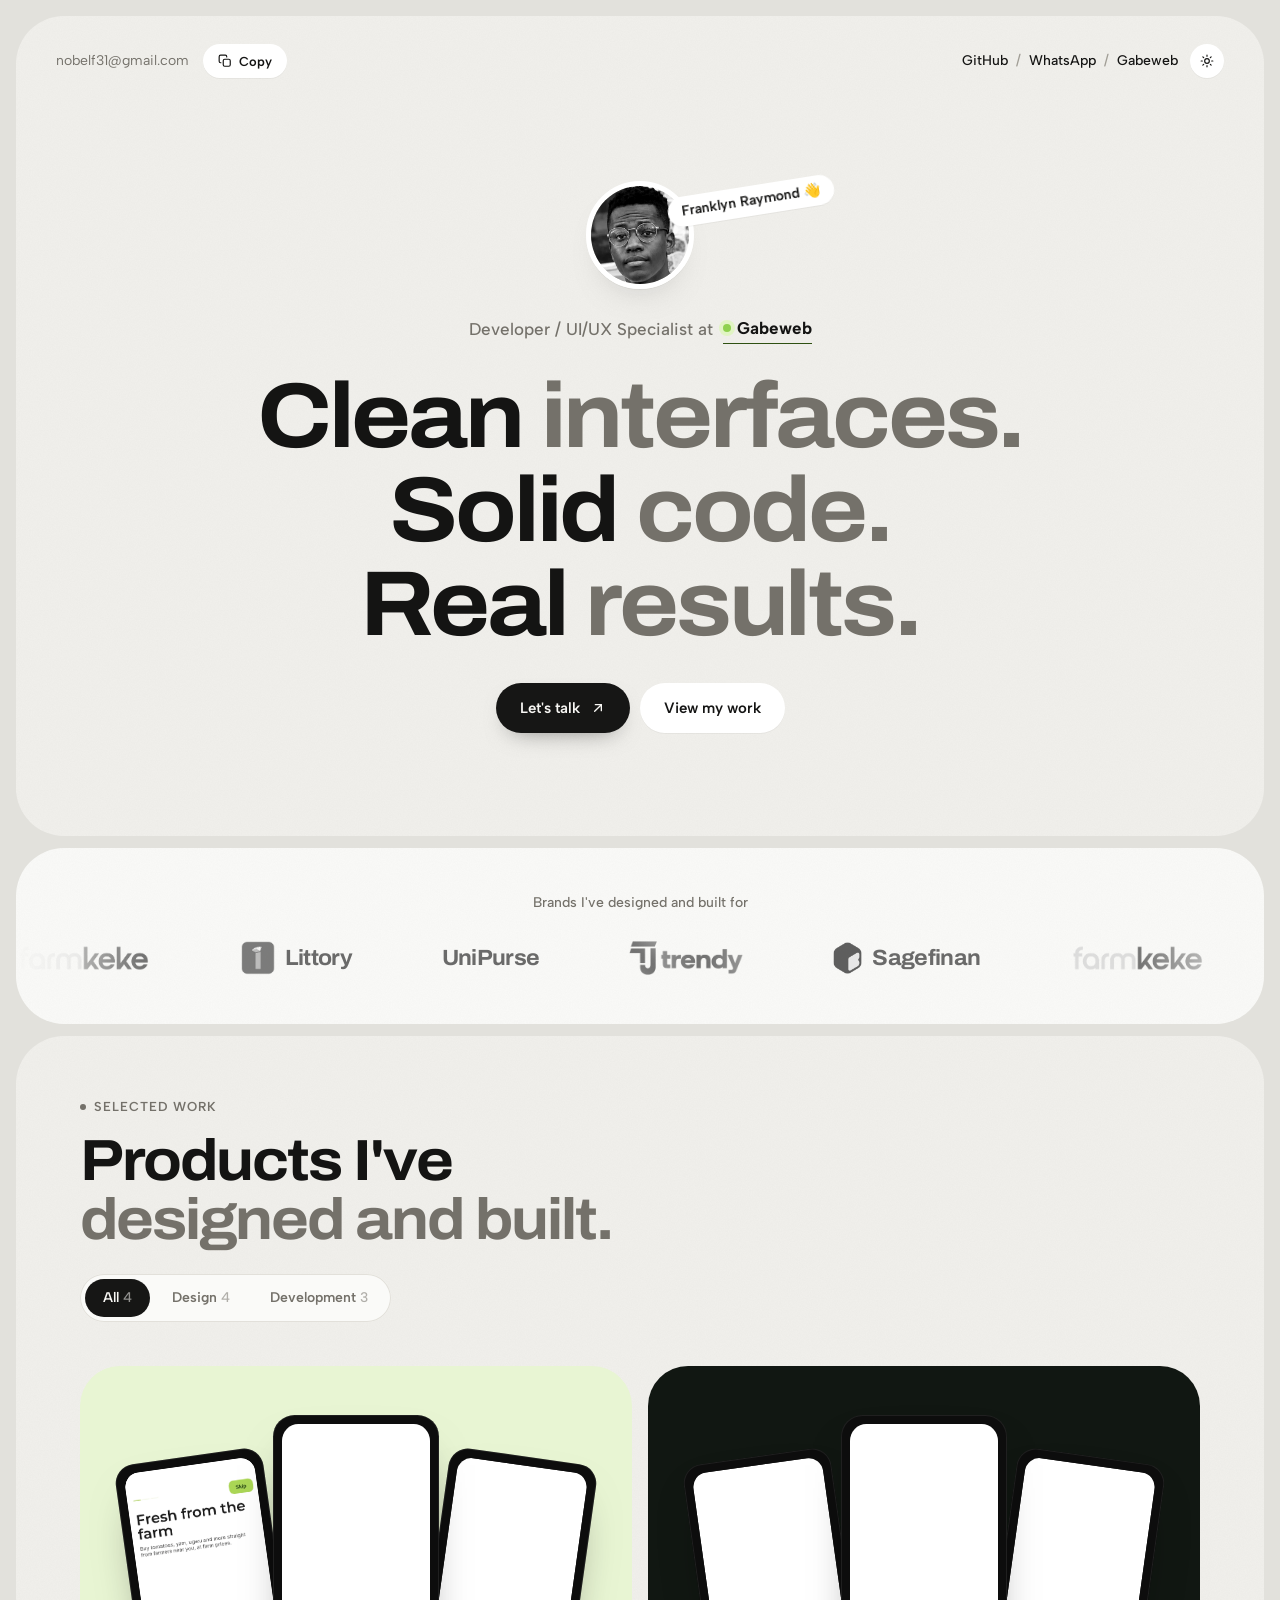
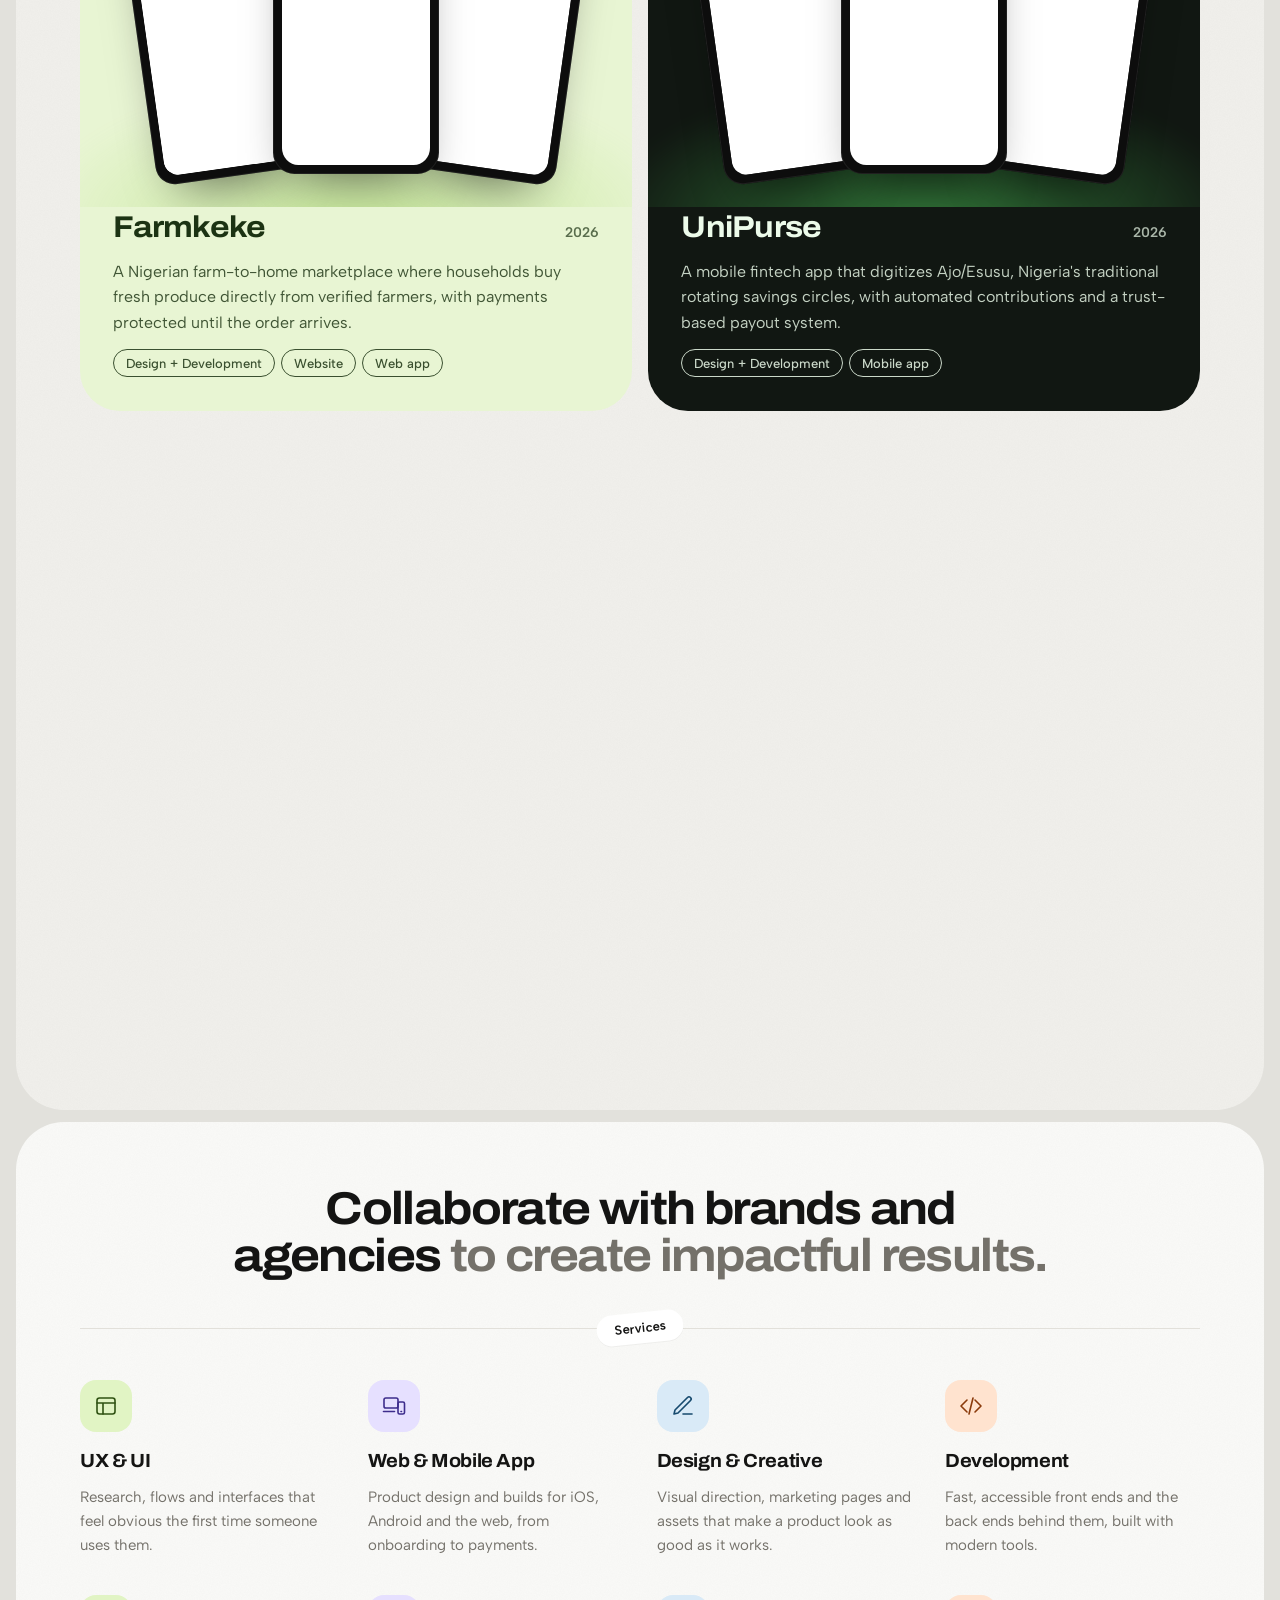
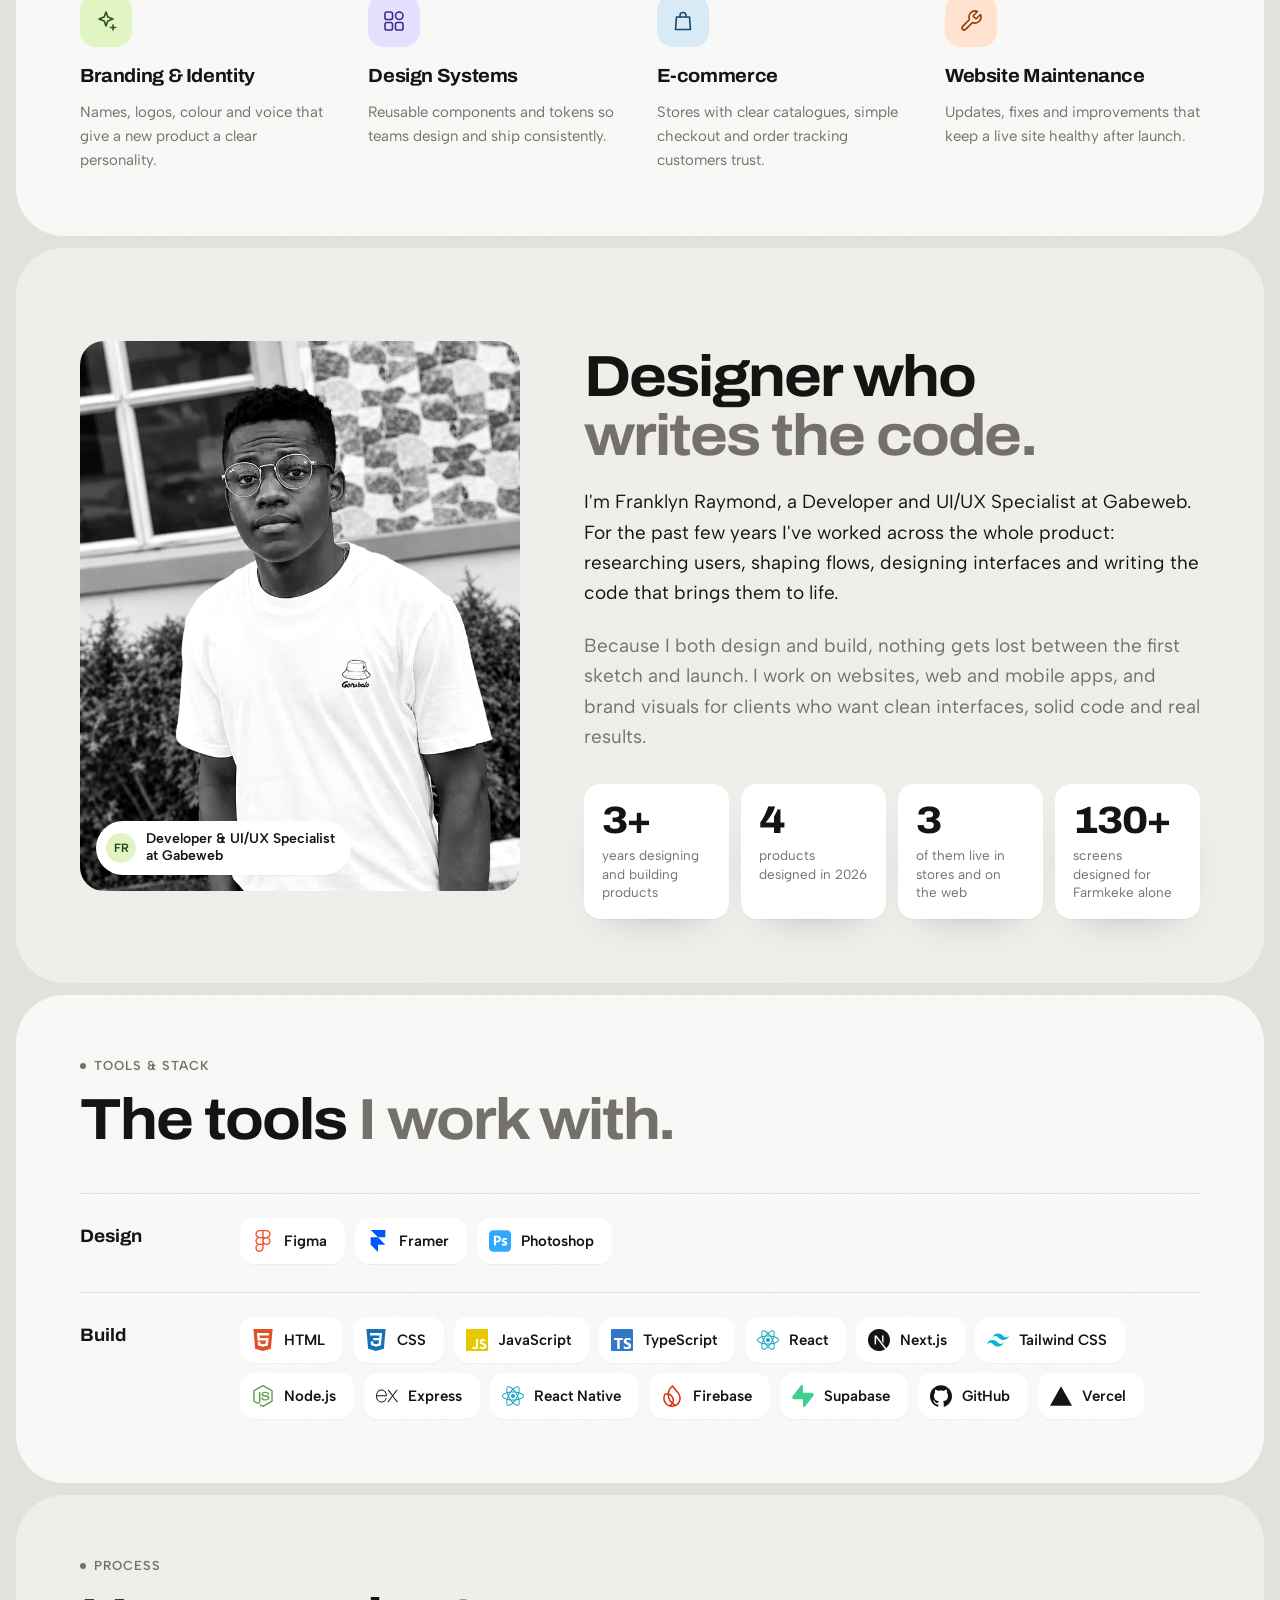
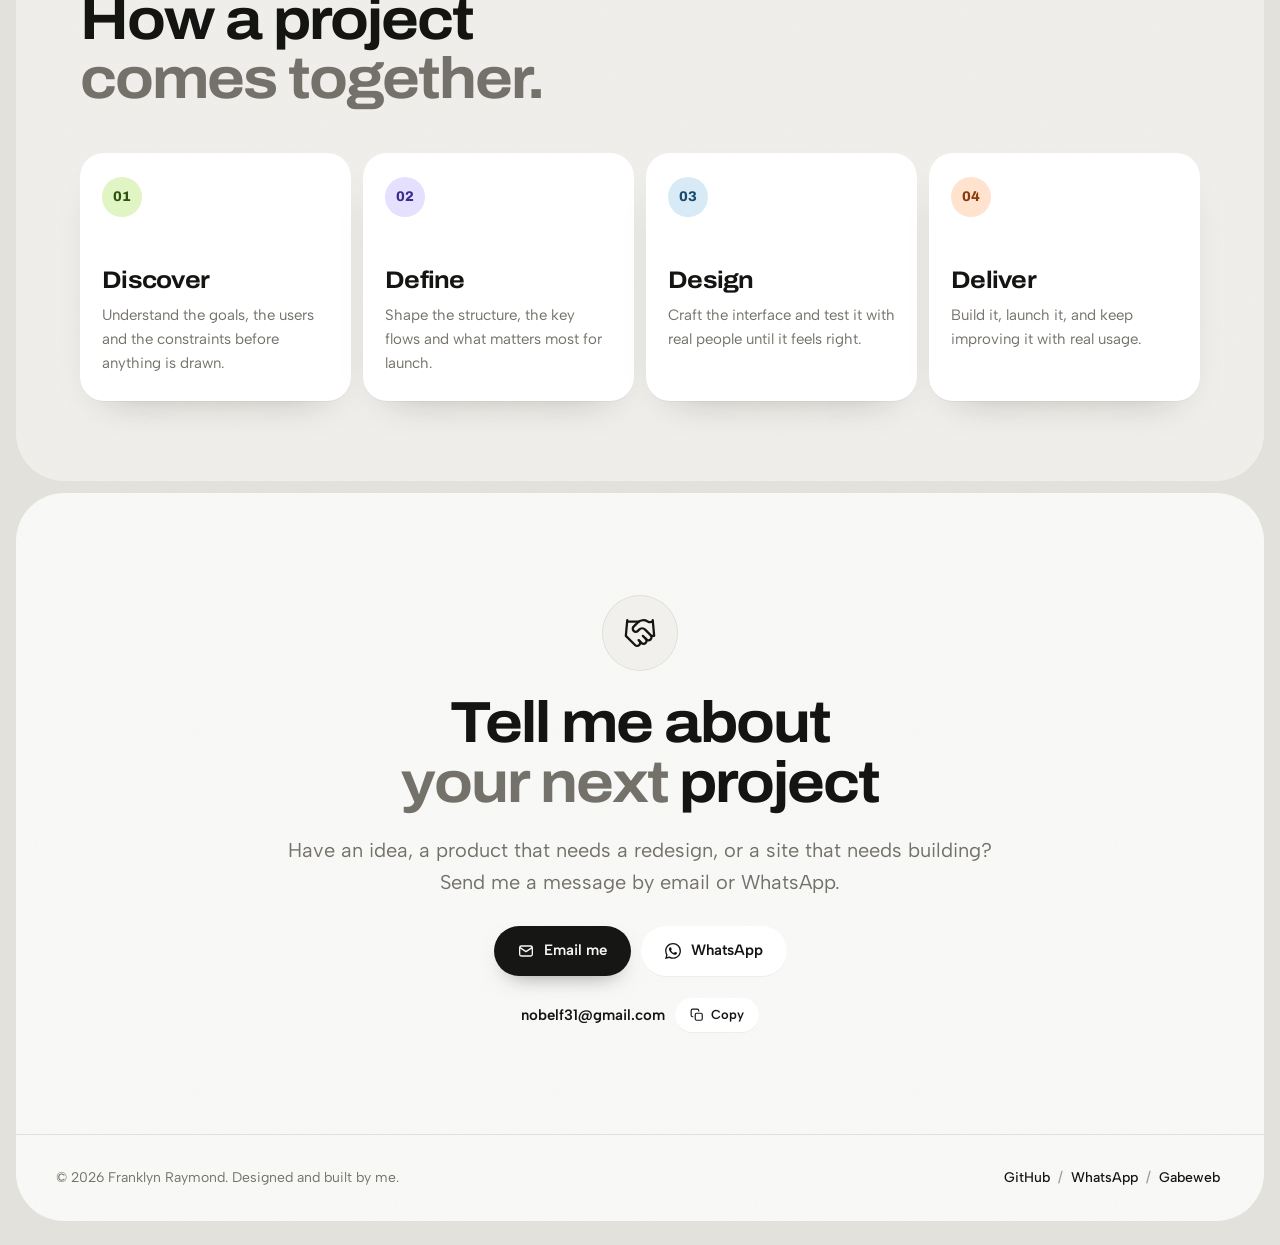
==== index.html @ c0902622 "Build Franklyn Raymond portfolio site Static site for franklyn.gabeweb.org: home page with hero, cli" ====
<!doctype html>
<html lang="en">
<head>
  <meta charset="utf-8">
  <meta name="viewport" content="width=device-width, initial-scale=1, viewport-fit=cover">
  <meta name="theme-color" content="#e2e1dc" media="(prefers-color-scheme: light)">
  <meta name="theme-color" content="#0b0b0a" media="(prefers-color-scheme: dark)">
  <link rel="icon" href="assets/img/favicon.svg" type="image/svg+xml">
  <link rel="apple-touch-icon" href="assets/img/apple-touch-icon.png">
  <link rel="preload" href="assets/fonts/archivo-latin.woff2" as="font" type="font/woff2" crossorigin>
  <link rel="preload" href="assets/fonts/albertsans-latin.woff2" as="font" type="font/woff2" crossorigin>
  <link rel="stylesheet" href="assets/css/fonts.css">
  <link rel="stylesheet" href="assets/css/style.css">
  <script>
    document.documentElement.classList.add("js");
    try { var t = localStorage.getItem("theme"); if (t) document.documentElement.dataset.theme = t; } catch (e) {}
  </script>
  <title>Franklyn Raymond · Developer & UI/UX Specialist at Gabeweb</title>
  <meta name="description" content="Franklyn Raymond is a Developer and UI/UX Specialist at Gabeweb, designing and building websites and apps that look sharp and work well.">
  <link rel="canonical" href="https://franklyn.gabeweb.org/">
  <meta property="og:type" content="website">
  <meta property="og:url" content="https://franklyn.gabeweb.org/">
  <meta property="og:title" content="Franklyn Raymond · Developer & UI/UX Specialist">
  <meta property="og:description" content="Clean interfaces. Solid code. Real results. Selected work: Farmkeke, UniPurse, Littory and Trendy.">
  <meta property="og:image" content="https://franklyn.gabeweb.org/assets/img/og.jpg">
  <meta name="twitter:card" content="summary_large_image">
</head>
<body data-page="home">
  <main class="page" id="app">
    <noscript><p style="padding:24px">Franklyn Raymond, Developer / UI/UX Specialist at Gabeweb. Email: nobelf31@gmail.com</p></noscript>
  </main>
  <script src="assets/js/content.js"></script>
  <script src="assets/js/main.js"></script>
</body>
</html>
---- assets/css/fonts.css ----
/* Albert Sans and Archivo, self-hosted variable fonts (SIL Open Font License). */
@font-face { font-family: "Albert Sans"; font-style: normal; font-weight: 400 700; font-display: swap;
  src: url(../fonts/albertsans-latin.woff2) format("woff2"); unicode-range: U+0000-00FF, U+0131, U+0152-0153, U+02BB-02BC, U+02C6, U+02DA, U+02DC, U+0304, U+0308, U+0329, U+2000-206F, U+20AC, U+2122, U+2191, U+2193, U+2212, U+2215, U+FEFF, U+FFFD; }
@font-face { font-family: "Albert Sans"; font-style: normal; font-weight: 400 700; font-display: swap;
  src: url(../fonts/albertsans-latin-ext.woff2) format("woff2"); unicode-range: U+0100-02BA, U+02BD-02C5, U+02C7-02CC, U+02CE-02D7, U+02DD-02FF, U+0304, U+0308, U+0329, U+1D00-1DBF, U+1E00-1E9F, U+1EF2-1EFF, U+2020, U+20A0-20AB, U+20AD-20C4, U+2113, U+2C60-2C7F, U+A720-A7FF; }
@font-face { font-family: "Archivo"; font-style: normal; font-weight: 600 800; font-stretch: 100% 125%; font-display: swap;
  src: url(../fonts/archivo-latin.woff2) format("woff2"); unicode-range: U+0000-00FF, U+0131, U+0152-0153, U+02BB-02BC, U+02C6, U+02DA, U+02DC, U+0304, U+0308, U+0329, U+2000-206F, U+20AC, U+2122, U+2191, U+2193, U+2212, U+2215, U+FEFF, U+FFFD; }
@font-face { font-family: "Archivo"; font-style: normal; font-weight: 600 800; font-stretch: 100% 125%; font-display: swap;
  src: url(../fonts/archivo-latin-ext.woff2) format("woff2"); unicode-range: U+0100-02BA, U+02BD-02C5, U+02C7-02CC, U+02CE-02D7, U+02DD-02FF, U+0304, U+0308, U+0329, U+1D00-1DBF, U+1E00-1E9F, U+1EF2-1EFF, U+2020, U+20A0-20AB, U+20AD-20C4, U+2113, U+2C60-2C7F, U+A720-A7FF; }
---- assets/css/style.css ----
/* Franklyn Raymond · portfolio
   Layout: stacked rounded panels on a warm grey ground (after the reference),
   bold wide display type, quiet neutrals, and colour carried by each project. */

:root {
  --ground: #e2e1dc;
  --panel: #f1f0ec;
  --panel-2: #fafaf8;
  --surface: #ffffff;
  --ink: #141413;
  --ink-2: #74716a;
  --ink-3: #a19e96;
  --line: #e2e0da;
  --btn: #161615;
  --btn-ink: #f8f7f4;
  --focus: #3b6cff;

  --tint-lime: #e1f4c4;
  --tint-lilac: #e6e0ff;
  --tint-sky: #d9eaf7;
  --tint-peach: #ffe3cf;
  --tint-ink-lime: #2f5112;
  --tint-ink-lilac: #3d2c8c;
  --tint-ink-sky: #164a6e;
  --tint-ink-peach: #8a3a0b;

  --display: "Archivo", "Helvetica Neue", Arial, sans-serif;
  --body: "Albert Sans", "Helvetica Neue", Arial, sans-serif;

  --r-xl: clamp(28px, 4vw, 48px);
  --r-lg: 24px;
  --r-md: 16px;
  --r-sm: 12px;
  --shadow: 0 1px 0 rgba(20, 20, 19, .04), 0 18px 40px -28px rgba(20, 20, 19, .35);
  --ease: cubic-bezier(.2, .75, .2, 1);
  --wrap: 1240px;
  color-scheme: light;
}

@media (prefers-color-scheme: dark) {
  :root:not([data-theme="light"]) {
    --ground: #0b0b0a; --panel: #161615; --panel-2: #1d1d1b; --surface: #242422;
    --ink: #f3f2ee; --ink-2: #94918a; --ink-3: #6a6862; --line: #2c2b28;
    --btn: #f3f2ee; --btn-ink: #141413; --focus: #8aa6ff;
    --tint-lime: #26341a; --tint-lilac: #262046; --tint-sky: #172b3b; --tint-peach: #3a2517;
    --tint-ink-lime: #c6ec97; --tint-ink-lilac: #c9bcff; --tint-ink-sky: #a8d3f2; --tint-ink-peach: #ffc49a;
    --shadow: 0 1px 0 rgba(255, 255, 255, .03), 0 18px 40px -28px rgba(0, 0, 0, .9);
    color-scheme: dark;
  }
}
:root[data-theme="dark"] {
  --ground: #0b0b0a; --panel: #161615; --panel-2: #1d1d1b; --surface: #242422;
  --ink: #f3f2ee; --ink-2: #94918a; --ink-3: #6a6862; --line: #2c2b28;
  --btn: #f3f2ee; --btn-ink: #141413; --focus: #8aa6ff;
  --tint-lime: #26341a; --tint-lilac: #262046; --tint-sky: #172b3b; --tint-peach: #3a2517;
  --tint-ink-lime: #c6ec97; --tint-ink-lilac: #c9bcff; --tint-ink-sky: #a8d3f2; --tint-ink-peach: #ffc49a;
  --shadow: 0 1px 0 rgba(255, 255, 255, .03), 0 18px 40px -28px rgba(0, 0, 0, .9);
  color-scheme: dark;
}

*, *::before, *::after { box-sizing: border-box; }
html { -webkit-text-size-adjust: 100%; scroll-behavior: smooth; }
body {
  margin: 0;
  background: var(--ground);
  color: var(--ink);
  font: 400 16px/1.6 var(--body);
  -webkit-font-smoothing: antialiased;
  text-rendering: optimizeLegibility;
  overflow-x: hidden;
  transition: background-color .4s var(--ease), color .4s var(--ease);
}
img { max-width: 100%; display: block; }
a { color: inherit; text-decoration: none; }
button { font: inherit; color: inherit; }
:focus-visible { outline: 2px solid var(--focus); outline-offset: 3px; border-radius: 8px; }
::selection { background: var(--ink); color: var(--panel); }

.page {
  max-width: calc(var(--wrap) + 48px);
  margin: 0 auto;
  padding: 16px max(16px, env(safe-area-inset-right)) 24px max(16px, env(safe-area-inset-left));
  display: grid;
  gap: 12px;
}

/* ---------- project colour (set per project in content.js) ---------- */
[data-p] { --p-bg: var(--pl-bg); --p-ink: var(--pl-ink); }
:root[data-theme="dark"] [data-p] { --p-bg: var(--pd-bg); --p-ink: var(--pd-ink); }
@media (prefers-color-scheme: dark) { :root:not([data-theme="light"]) [data-p] { --p-bg: var(--pd-bg); --p-ink: var(--pd-ink); } }

/* ---------- panels ---------- */
.panel {
  position: relative;
  background: var(--panel);
  border-radius: var(--r-xl);
  overflow: hidden;
  isolation: isolate;
  transition: background-color .4s var(--ease);
}
.panel--light { background: var(--panel-2); }
.panel::after {
  content: "";
  position: absolute; inset: 0; z-index: -1; pointer-events: none;
  opacity: .5; mix-blend-mode: multiply;
  background-image: url("data:image/svg+xml;utf8,<svg xmlns='http://www.w3.org/2000/svg' width='180' height='180'><filter id='n'><feTurbulence type='fractalNoise' baseFrequency='.9' numOctaves='2' stitchTiles='stitch'/><feColorMatrix values='0 0 0 0 .5 0 0 0 0 .5 0 0 0 0 .5 0 0 0 .14 0'/></filter><rect width='100%' height='100%' filter='url(%23n)'/></svg>");
}
:root[data-theme="dark"] .panel::after { mix-blend-mode: screen; opacity: .18; }
@media (prefers-color-scheme: dark) { :root:not([data-theme="light"]) .panel::after { mix-blend-mode: screen; opacity: .18; } }

.inner { padding: clamp(28px, 5vw, 72px) clamp(20px, 5vw, 72px); }

/* ---------- type ---------- */
.display {
  font-family: var(--display);
  font-stretch: 110%;
  font-weight: 700;
  letter-spacing: -.035em;
  line-height: 1.02;
  margin: 0;
  text-wrap: balance;
}
.h1 { font-size: clamp(40px, 7.2vw, 92px); }
.h2 { font-size: clamp(30px, 4.6vw, 58px); }
.h3 { font-size: clamp(22px, 2.4vw, 30px); letter-spacing: -.025em; line-height: 1.1; }
.soft { color: var(--ink-2); }
.lede { font-size: clamp(17px, 1.6vw, 20px); color: var(--ink-2); max-width: 58ch; margin: 0; }
.eyebrow {
  display: inline-flex; align-items: center; gap: 8px;
  font: 600 13px/1 var(--body); letter-spacing: .08em; text-transform: uppercase; color: var(--ink-2);
}
.eyebrow::before { content: ""; width: 6px; height: 6px; border-radius: 50%; background: currentColor; }
p { margin: 0; }

/* ---------- buttons & chips ---------- */
.btn {
  --h: 50px;
  display: inline-flex; align-items: center; justify-content: center; gap: 10px;
  height: var(--h); padding: 0 24px; border-radius: 999px; border: 0; cursor: pointer;
  background: var(--btn); color: var(--btn-ink);
  font: 600 15px/1 var(--body); white-space: nowrap;
  box-shadow: 0 10px 24px -14px rgba(0, 0, 0, .55);
  transition: transform .35s var(--ease), box-shadow .35s var(--ease), background-color .3s;
}
.btn:hover { transform: translateY(-2px); box-shadow: 0 16px 30px -16px rgba(0, 0, 0, .55); }
.btn:active { transform: translateY(0) scale(.98); }
.btn svg { width: 16px; height: 16px; transition: transform .35s var(--ease); }
.btn:hover svg.arrow { transform: translate(2px, -2px); }
.btn--ghost { background: var(--surface); color: var(--ink); box-shadow: var(--shadow); }
.btn--sm { --h: 36px; padding: 0 16px; font-size: 13px; }

.pill {
  display: inline-flex; align-items: center; gap: 7px;
  height: 34px; padding: 0 15px; border-radius: 999px; border: 0;
  background: var(--surface); color: var(--ink); box-shadow: var(--shadow);
  font: 600 13px/1 var(--body); cursor: pointer; white-space: nowrap;
  transition: transform .3s var(--ease), background-color .3s;
}
.pill:hover { transform: translateY(-1px); }
.pill svg { width: 14px; height: 14px; }

.tag {
  display: inline-flex; align-items: center; height: 28px; padding: 0 12px; border-radius: 999px;
  font: 500 13px/1 var(--body); border: 1px solid currentColor; opacity: .85; white-space: nowrap;
}

/* ---------- top bar ---------- */
.topbar {
  display: flex; align-items: center; justify-content: space-between; gap: 12px; flex-wrap: wrap;
  padding: clamp(18px, 2.4vw, 28px) clamp(20px, 3.2vw, 40px) 0;
  position: relative; z-index: 3;
}
.topbar__left, .topbar__right { display: flex; align-items: center; gap: 8px; flex-wrap: wrap; min-width: 0; }
.only-sm { display: none; }
.topbar__email { font-size: 14px; color: var(--ink-2); margin-right: 6px; overflow-wrap: anywhere; }
.links { display: flex; align-items: center; gap: 4px; font-size: 14px; font-weight: 500; flex-wrap: wrap; }
.links a { padding: 6px 4px; position: relative; }
.links a::after { content: ""; position: absolute; left: 4px; right: 4px; bottom: 3px; height: 1px; background: currentColor; transform: scaleX(0); transform-origin: right; transition: transform .35s var(--ease); }
.links a:hover::after { transform: scaleX(1); transform-origin: left; }
.links .sep { color: var(--ink-3); }
.theme-toggle { width: 34px; padding: 0; justify-content: center; }
.theme-toggle .moon { display: none; }
:root[data-theme="dark"] .theme-toggle .sun { display: none; }
:root[data-theme="dark"] .theme-toggle .moon { display: block; }
@media (prefers-color-scheme: dark) {
  :root:not([data-theme="light"]) .theme-toggle .sun { display: none; }
  :root:not([data-theme="light"]) .theme-toggle .moon { display: block; }
}
.back-link { font-weight: 600; font-size: 14px; display: inline-flex; align-items: center; gap: 8px; }
.back-link svg { width: 16px; height: 16px; transition: transform .3s var(--ease); }
.back-link:hover svg { transform: translateX(-3px); }

/* ---------- hero ---------- */
.hero {
  display: grid; justify-items: center; text-align: center;
  gap: 26px; padding: clamp(48px, 8vw, 104px) clamp(20px, 5vw, 64px) clamp(56px, 8vw, 110px);
}
.avatar { position: relative; width: 108px; height: 108px; }
.avatar img {
  width: 100%; height: 100%; border-radius: 50%; object-fit: cover;
  filter: grayscale(1) contrast(1.05);
  border: 5px solid var(--surface); box-shadow: var(--shadow);
}
.avatar__tag {
  position: absolute; left: 82px; top: 18px; transform: rotate(-9deg); transform-origin: 0 50%;
  background: var(--surface); padding: 8px 14px; border-radius: 999px; box-shadow: var(--shadow);
  font: 600 14px/1 var(--body); white-space: nowrap;
}
.role {
  display: inline-flex; align-items: center; flex-wrap: wrap; justify-content: center; gap: 6px 10px;
  font-size: clamp(15px, 1.5vw, 17px); color: var(--ink-2); font-weight: 500;
}
.role a { color: var(--ink); font-weight: 700; display: inline-flex; align-items: center; gap: 6px; border-bottom: 1.5px solid var(--tint-ink-lime); padding-bottom: 1px; }
.role a .dot { width: 8px; height: 8px; border-radius: 50%; background: #8fd14f; box-shadow: 0 0 0 4px var(--tint-lime); }
.hero .h1 { max-width: 16ch; }
.hero .h1 .w { display: inline-block; }
.hero__ctas { display: flex; gap: 10px; flex-wrap: wrap; justify-content: center; margin-top: 6px; }

/* hero load sequence */
.js .hero .avatar img { animation: pop .9s var(--ease) both; }
.js .hero .avatar__tag { animation: swing 1.1s cubic-bezier(.3, 1.5, .4, 1) .35s both; }
.js .hero .role { animation: rise .8s var(--ease) .25s both; }
.js .hero .h1 .w { animation: word .9s var(--ease) both; animation-delay: calc(.35s + var(--i) * .07s); }
.js .hero .hero__ctas { animation: rise .8s var(--ease) .9s both; }
@keyframes pop { from { transform: scale(.6); opacity: 0; } to { transform: none; opacity: 1; } }
@keyframes swing { from { transform: rotate(-38deg) scale(.7); opacity: 0; } to { transform: rotate(-9deg); opacity: 1; } }
@keyframes rise { from { transform: translateY(16px); opacity: 0; } to { transform: none; opacity: 1; } }
@keyframes word { from { transform: translateY(.45em); opacity: 0; filter: blur(8px); } to { transform: none; opacity: 1; filter: none; } }

/* ---------- clients ---------- */
.clients { padding: clamp(28px, 4vw, 44px) 0; display: grid; gap: 22px; }
.clients__label { text-align: center; font-size: 14px; color: var(--ink-2); font-weight: 500; padding: 0 20px; }
.marquee { overflow: hidden; -webkit-mask-image: linear-gradient(90deg, transparent, #000 10%, #000 90%, transparent); mask-image: linear-gradient(90deg, transparent, #000 10%, #000 90%, transparent); }
.marquee__track { display: flex; width: max-content; animation: marquee 38s linear infinite; }
.marquee:hover .marquee__track { animation-play-state: paused; }
.marquee__group { display: flex; align-items: center; gap: clamp(48px, 7vw, 96px); padding-right: clamp(48px, 7vw, 96px); }
@keyframes marquee { to { transform: translateX(-50%); } }
.logo {
  display: inline-flex; align-items: center; gap: 10px; height: 44px; flex: none;
  filter: grayscale(1); opacity: .62; transition: filter .45s var(--ease), opacity .45s var(--ease), transform .45s var(--ease);
}
.logo:hover { filter: none; opacity: 1; transform: translateY(-2px); }
.logo img { height: var(--lh, 30px); width: auto; }
.logo span { font: 700 22px/1 var(--display); font-stretch: 105%; letter-spacing: -.03em; color: var(--ink); }
:root[data-theme="dark"] .logo { filter: grayscale(1) brightness(1.8); }
:root[data-theme="dark"] .logo:hover { filter: none; }
@media (prefers-color-scheme: dark) {
  :root:not([data-theme="light"]) .logo { filter: grayscale(1) brightness(1.8); }
  :root:not([data-theme="light"]) .logo:hover { filter: none; }
}

/* ---------- section heads ---------- */
.head { display: grid; gap: 18px; max-width: 860px; }
.head--center { justify-items: center; text-align: center; margin: 0 auto; }
.head--row { display: flex; align-items: end; justify-content: space-between; gap: 24px; max-width: none; flex-wrap: wrap; }
.divider { position: relative; height: 1px; background: var(--line); margin: clamp(32px, 4vw, 48px) 0 clamp(36px, 4vw, 56px); }
.divider span {
  position: absolute; left: 50%; top: 50%; transform: translate(-50%, -50%) rotate(-6deg);
  background: var(--surface); box-shadow: var(--shadow); border-radius: 999px; padding: 9px 18px;
  font: 600 13px/1 var(--body); white-space: nowrap;
}

/* ---------- work ---------- */
.filters { display: inline-flex; gap: 4px; padding: 5px; border-radius: 999px; background: var(--panel-2); box-shadow: inset 0 0 0 1px var(--line); }
.filters button {
  border: 0; background: transparent; height: 38px; padding: 0 18px; border-radius: 999px; cursor: pointer;
  font: 600 14px/1 var(--body); color: var(--ink-2); transition: background-color .3s, color .3s;
}
.filters button[aria-pressed="true"] { background: var(--btn); color: var(--btn-ink); }
.filters .count { opacity: .55; margin-left: 4px; font-weight: 500; }

.work-grid { display: grid; grid-template-columns: repeat(2, minmax(0, 1fr)); gap: 16px; margin-top: clamp(28px, 4vw, 44px); }
.work-card {
  position: relative; display: grid; grid-template-rows: auto 1fr;
  border-radius: calc(var(--r-xl) - 8px); background: var(--p-bg); color: var(--p-ink); overflow: hidden;
  transition: transform .6s var(--ease), box-shadow .6s var(--ease), opacity .4s;
}
.work-card:hover { transform: translateY(-4px); box-shadow: 0 30px 60px -36px rgba(0, 0, 0, .55); }
.work-card[hidden] { display: none; }
.work-card__visual { position: relative; aspect-ratio: 5 / 4; overflow: hidden; }
.work-card__body { display: grid; gap: 14px; padding: 4px clamp(22px, 2.6vw, 34px) clamp(24px, 2.6vw, 34px); align-content: start; }
.work-card__title { display: flex; align-items: baseline; justify-content: space-between; gap: 12px; }
.work-card__title .year { font-weight: 600; font-size: 14px; opacity: .7; }
.work-card__summary { font-size: 16px; opacity: .82; max-width: 52ch; }
.work-card__tags { display: flex; flex-wrap: wrap; gap: 6px; }
.work-card__cta {
  position: absolute; right: 20px; top: 20px; z-index: 2; width: 48px; height: 48px; border-radius: 50%;
  display: grid; place-items: center; background: var(--p-ink); color: var(--p-bg);
  transform: scale(.7) rotate(-45deg); opacity: 0; transition: transform .5s var(--ease), opacity .4s;
}
.work-card__cta svg { width: 18px; height: 18px; }
.work-card:hover .work-card__cta, .work-card:focus-visible .work-card__cta { transform: none; opacity: 1; }
.work-card__glow { position: absolute; inset: auto -10% -40% -10%; height: 70%; background: radial-gradient(closest-side, var(--p-accent), transparent); opacity: .45; filter: blur(10px); }

/* device stacks */
.stack { position: absolute; inset: 0; display: flex; align-items: flex-start; justify-content: center; padding-top: 9%; }
.phone {
  position: relative; width: 31%; aspect-ratio: 390 / 844; flex: none;
  background: #0d0d0d; padding: 1.6%; border-radius: 13% / 6%;
  box-shadow: 0 26px 50px -24px rgba(0, 0, 0, .6), inset 0 0 0 1px rgba(255, 255, 255, .08);
}
.phone img { width: 100%; height: 100%; object-fit: cover; object-position: top; border-radius: 11% / 5%; background: #fff; }
.stack .phone { width: 27%; margin: 0 -2.5%; transform-origin: 50% 100%; transition: transform .8s var(--ease); }
.stack .phone:nth-child(1) { transform: rotate(-8deg) translateY(12%); z-index: 1; }
.stack .phone:nth-child(2) { transform: translateY(0); z-index: 2; width: 30%; }
.stack .phone:nth-child(3) { transform: rotate(8deg) translateY(12%); z-index: 1; }
.work-card:hover .stack .phone:nth-child(1) { transform: rotate(-12deg) translate(-8%, 8%); }
.work-card:hover .stack .phone:nth-child(2) { transform: translateY(-4%); }
.work-card:hover .stack .phone:nth-child(3) { transform: rotate(12deg) translate(8%, 8%); }

.browser {
  position: relative; background: #fff; border-radius: 12px; overflow: hidden;
  box-shadow: 0 30px 60px -30px rgba(0, 0, 0, .55), 0 0 0 1px rgba(0, 0, 0, .06);
}
.browser__bar { display: flex; align-items: center; gap: 6px; height: 28px; padding: 0 12px; background: #f1f1f1; border-bottom: 1px solid #e4e4e4; }
.browser__bar i { width: 9px; height: 9px; border-radius: 50%; background: #d7d7d7; }
.browser__bar i:nth-child(1) { background: #ff6159; } .browser__bar i:nth-child(2) { background: #ffbd2e; } .browser__bar i:nth-child(3) { background: #28c941; }
.browser__bar b { flex: 1; margin: 0 10% 0 6%; height: 16px; border-radius: 6px; background: #fff; font: 500 10px/16px var(--body); color: #777; text-align: center; overflow: hidden; white-space: nowrap; }
.browser img { width: 100%; height: auto; }
.web-stack .browser { position: absolute; left: 8%; right: 14%; top: 12%; transition: transform .8s var(--ease); }
.web-stack .phone { position: absolute; width: 22%; right: 7%; bottom: -14%; z-index: 2; transition: transform .8s var(--ease); transform: rotate(4deg); }
.work-card:hover .web-stack .browser { transform: translateY(-3%); }
.work-card:hover .web-stack .phone { transform: rotate(0deg) translateY(-8%); }

/* ---------- services ---------- */
.services { display: grid; grid-template-columns: repeat(4, minmax(0, 1fr)); gap: clamp(28px, 3vw, 44px) clamp(20px, 2.6vw, 36px); }
.service { display: grid; gap: 12px; align-content: start; }
.service__icon {
  width: 52px; height: 52px; border-radius: 16px; display: grid; place-items: center;
  background: var(--t-bg); color: var(--t-ink); transition: transform .5s var(--ease), border-radius .5s var(--ease);
}
.service:hover .service__icon { transform: rotate(-8deg) scale(1.06); border-radius: 50%; }
.service__icon svg { width: 24px; height: 24px; }
.service h3 { margin: 6px 0 0; font: 700 19px/1.2 var(--display); font-stretch: 105%; letter-spacing: -.02em; }
.service p { color: var(--ink-2); font-size: 15px; }
.t-lime { --t-bg: var(--tint-lime); --t-ink: var(--tint-ink-lime); }
.t-lilac { --t-bg: var(--tint-lilac); --t-ink: var(--tint-ink-lilac); }
.t-sky { --t-bg: var(--tint-sky); --t-ink: var(--tint-ink-sky); }
.t-peach { --t-bg: var(--tint-peach); --t-ink: var(--tint-ink-peach); }

/* ---------- about ---------- */
.about { display: grid; grid-template-columns: minmax(0, 5fr) minmax(0, 7fr); gap: clamp(28px, 5vw, 72px); align-items: center; }
.about__photo { position: relative; border-radius: var(--r-lg); overflow: hidden; aspect-ratio: 4 / 5; background: var(--panel); }
.about__photo img { width: 100%; height: 100%; object-fit: cover; object-position: 50% 20%; filter: grayscale(1) contrast(1.04); transition: transform 1.2s var(--ease); }
.about__photo:hover img { transform: scale(1.03); }
.about__badge {
  position: absolute; left: 16px; bottom: 16px; display: inline-flex; align-items: center; gap: 10px;
  background: var(--surface); color: var(--ink); border-radius: 999px; padding: 10px 16px 10px 10px; box-shadow: var(--shadow);
  font: 600 14px/1.2 var(--body);
}
.about__badge i { width: 30px; height: 30px; border-radius: 50%; background: var(--tint-lime); display: grid; place-items: center; color: var(--tint-ink-lime); font-style: normal; font-weight: 800; font-size: 12px; }
.about__text { display: grid; gap: 22px; }
.about__text p { font-size: clamp(17px, 1.5vw, 19px); color: var(--ink-2); max-width: 60ch; }
.about__text p:first-of-type { color: var(--ink); }
.stats { display: grid; grid-template-columns: repeat(4, minmax(0, 1fr)); gap: 12px; margin-top: 10px; }
.stat { background: var(--surface); border-radius: var(--r-md); padding: 18px; box-shadow: var(--shadow); display: grid; gap: 6px; align-content: start; }
.stat b { font: 800 clamp(28px, 3vw, 38px)/1 var(--display); font-stretch: 110%; letter-spacing: -.04em; font-variant-numeric: tabular-nums; }
.stat span { font-size: 13.5px; color: var(--ink-2); line-height: 1.35; }

/* ---------- tools ---------- */
.tools { display: grid; gap: 28px; margin-top: clamp(28px, 4vw, 44px); }
.tools__group { display: grid; grid-template-columns: 140px minmax(0, 1fr); gap: 20px; align-items: start; padding-top: 24px; border-top: 1px solid var(--line); }
.tools__group h3 { margin: 8px 0 0; font: 700 18px/1.2 var(--display); font-stretch: 105%; }
.tool-list { display: flex; flex-wrap: wrap; gap: 10px; }
.tool {
  display: inline-flex; align-items: center; gap: 10px; height: 46px; padding: 0 18px 0 12px; border-radius: 14px;
  background: var(--surface); box-shadow: var(--shadow); font: 600 15px/1 var(--body);
  transition: transform .4s var(--ease);
}
.tool:hover { transform: translateY(-3px); }
.tool__mark { width: 22px; height: 22px; background: var(--c, var(--ink)); -webkit-mask: var(--m) center / contain no-repeat; mask: var(--m) center / contain no-repeat; }

/* ---------- process ---------- */
.process { display: grid; grid-template-columns: repeat(4, minmax(0, 1fr)); gap: 12px; margin-top: clamp(28px, 4vw, 44px); counter-reset: step; }
.step { position: relative; background: var(--surface); border-radius: var(--r-lg); padding: 24px 22px 26px; box-shadow: var(--shadow); display: grid; gap: 10px; align-content: start; min-height: 220px; }
.step__n { justify-self: start; display: grid; place-items: center; width: 40px; height: 40px; border-radius: 50%; background: var(--t-bg); color: var(--t-ink); font: 800 14px/1 var(--display); font-variant-numeric: tabular-nums; }
.step h3 { margin: auto 0 0; padding-top: 40px; font: 700 24px/1.1 var(--display); font-stretch: 110%; letter-spacing: -.03em; }
.step p { color: var(--ink-2); font-size: 15px; }

/* ---------- contact ---------- */
.contact { display: grid; justify-items: center; text-align: center; gap: 22px; padding: clamp(56px, 8vw, 110px) clamp(20px, 5vw, 64px); }
.contact__icon { width: 76px; height: 76px; border-radius: 50%; display: grid; place-items: center; background: var(--panel); box-shadow: inset 0 0 0 1px var(--line); }
.contact__icon svg { width: 34px; height: 34px; }
.js .contact.is-in .contact__icon svg { animation: shake 1.2s var(--ease) .3s both; }
@keyframes shake { 0%, 100% { transform: none; } 30% { transform: rotate(-10deg); } 60% { transform: rotate(6deg); } }
.contact .h2 { max-width: 14ch; }
.contact .lede { text-align: center; }
.contact__ctas { display: flex; gap: 10px; flex-wrap: wrap; justify-content: center; margin-top: 6px; }
.contact__mail { font-size: 15px; color: var(--ink-2); display: inline-flex; align-items: center; gap: 10px; flex-wrap: wrap; justify-content: center; }
.contact__mail b { color: var(--ink); font-weight: 600; overflow-wrap: anywhere; }

.footer { display: flex; justify-content: space-between; align-items: center; gap: 12px; flex-wrap: wrap; padding: 26px clamp(20px, 3.2vw, 40px); border-top: 1px solid var(--line); font-size: 14px; color: var(--ink-2); }
.footer .links { color: var(--ink); }

/* ---------- case study ---------- */
.case-hero { background: var(--p-bg); color: var(--p-ink); }
.case-hero .topbar .pill { background: color-mix(in srgb, var(--p-bg) 70%, #fff); color: var(--p-ink); }
.case-hero__grid { display: grid; grid-template-columns: minmax(0, 6fr) minmax(0, 5fr); gap: clamp(28px, 5vw, 64px); align-items: end; padding: clamp(40px, 6vw, 84px) clamp(20px, 5vw, 72px) 0; }
.case-hero__text { display: grid; gap: 22px; padding-bottom: clamp(40px, 6vw, 84px); }
.case-hero__text .eyebrow { color: inherit; opacity: .75; }
.case-hero__text .lede { color: inherit; opacity: .8; }
.case-meta { display: grid; grid-template-columns: repeat(3, minmax(0, 1fr)); gap: 18px; padding-top: 22px; border-top: 1px solid color-mix(in srgb, var(--p-ink) 18%, transparent); }
.case-meta dt { font-size: 13px; font-weight: 600; opacity: .65; margin-bottom: 4px; }
.case-meta dd { margin: 0; font-weight: 600; font-size: 15px; line-height: 1.4; }
.case-hero__ctas { display: flex; gap: 10px; flex-wrap: wrap; }
.case-hero .btn { background: var(--p-ink); color: var(--p-bg); }
.case-hero__visual { position: relative; align-self: stretch; min-height: 520px; }
.case-hero__visual .stack { align-items: flex-end; padding-top: 0; }
.case-hero__visual .stack .phone { width: 33%; }
.case-hero__visual .stack .phone:nth-child(1) { transform: rotate(-7deg) translateY(22%); }
.case-hero__visual .stack .phone:nth-child(2) { width: 37%; transform: translateY(12%); }
.case-hero__visual .stack .phone:nth-child(3) { transform: rotate(7deg) translateY(22%); }
.case-hero__visual .web-stack .phone { width: 26%; bottom: -6%; }
.case-hero__visual .web-stack .browser { left: 0; right: 4%; top: 14%; }

.case-body { display: grid; grid-template-columns: minmax(0, 4fr) minmax(0, 8fr); gap: clamp(24px, 5vw, 72px); }
.case-body + .case-body { margin-top: clamp(36px, 5vw, 64px); padding-top: clamp(36px, 5vw, 64px); border-top: 1px solid var(--line); }
.case-body h2 { position: sticky; top: 24px; }
.case-body .prose { display: grid; gap: 18px; font-size: clamp(17px, 1.5vw, 19px); color: var(--ink-2); max-width: 66ch; }
.case-body .prose p:first-child { color: var(--ink); }
.decisions { list-style: none; margin: 8px 0 0; padding: 0; display: grid; gap: 10px; counter-reset: d; }
.decisions li { position: relative; padding: 18px 20px 18px 62px; border-radius: var(--r-md); background: var(--surface); box-shadow: var(--shadow); color: var(--ink); font-size: 16px; line-height: 1.55; counter-increment: d; }
.decisions li::before { content: counter(d); position: absolute; left: 18px; top: 16px; width: 30px; height: 30px; border-radius: 50%; display: grid; place-items: center; background: var(--p-bg); color: var(--p-ink); font: 800 13px/1 var(--display); }
.decisions li b { font-weight: 700; }
.result { display: flex; gap: 16px; align-items: flex-start; padding: 22px; border-radius: var(--r-lg); background: var(--p-bg); color: var(--p-ink); font-size: clamp(17px, 1.5vw, 19px); }
.result svg { flex: none; width: 28px; height: 28px; margin-top: 2px; }
.chips { display: flex; flex-wrap: wrap; gap: 8px; }
.chips span { display: inline-flex; align-items: center; gap: 8px; height: 38px; padding: 0 14px; border-radius: 12px; background: var(--surface); box-shadow: var(--shadow); color: var(--ink); font: 600 14px/1 var(--body); }
.chips .tool__mark { width: 16px; height: 16px; }

.gallery { display: grid; grid-template-columns: repeat(4, minmax(0, 1fr)); gap: clamp(16px, 2vw, 28px) clamp(12px, 1.6vw, 22px); margin-top: clamp(28px, 4vw, 44px); }
.gallery--web { grid-template-columns: repeat(2, minmax(0, 1fr)); }
.gallery__sub { margin-top: clamp(36px, 5vw, 56px); }
.shot { margin: 0; display: grid; gap: 12px; cursor: zoom-in; border: 0; padding: 0; background: none; text-align: left; }
.shot .phone { width: 100%; transition: transform .5s var(--ease); }
.shot .browser { transition: transform .5s var(--ease); }
.shot:hover .phone, .shot:hover .browser { transform: translateY(-6px); }
.shot .browser img { aspect-ratio: 16 / 9; object-fit: cover; object-position: top; }
.shot figcaption, .shot .cap { font-size: 14px; color: var(--ink-2); font-weight: 500; line-height: 1.35; }

.next-case { display: grid; grid-template-columns: minmax(0, 1fr) auto; align-items: center; gap: 20px; padding: clamp(28px, 4vw, 48px) clamp(20px, 5vw, 72px); background: var(--p-bg); color: var(--p-ink); border-radius: var(--r-xl); transition: transform .6s var(--ease); }
.next-case:hover { transform: translateY(-4px); }
.next-case .eyebrow { color: inherit; opacity: .7; }
.next-case .arrow-btn { width: 64px; height: 64px; border-radius: 50%; display: grid; place-items: center; background: var(--p-ink); color: var(--p-bg); transition: transform .5s var(--ease); }
.next-case:hover .arrow-btn { transform: rotate(-45deg); }
.next-case .arrow-btn svg { width: 22px; height: 22px; }

/* lightbox */
.lightbox { position: fixed; inset: 0; z-index: 50; display: grid; grid-template-rows: auto 1fr; background: rgba(10, 10, 10, .92); color: #f3f2ee; opacity: 0; pointer-events: none; transition: opacity .35s var(--ease); }
.lightbox.open { opacity: 1; pointer-events: auto; }
.lightbox[hidden] { display: none; }
.lightbox__bar { display: flex; align-items: center; justify-content: space-between; gap: 12px; padding: calc(14px + env(safe-area-inset-top)) max(16px, env(safe-area-inset-right)) 14px max(16px, env(safe-area-inset-left)); }
.lightbox__bar span { font-size: 14px; opacity: .8; min-width: 0; overflow: hidden; text-overflow: ellipsis; white-space: nowrap; }
.lightbox__btns { display: flex; gap: 8px; flex: none; }
.lightbox button { width: 42px; height: 42px; border-radius: 50%; border: 0; background: rgba(255, 255, 255, .12); color: #fff; cursor: pointer; display: grid; place-items: center; }
.lightbox button:hover { background: rgba(255, 255, 255, .22); }
.lightbox button svg { width: 18px; height: 18px; }
.lightbox__stage { overflow: auto; display: flex; justify-content: center; align-items: flex-start; padding: 8px 16px 40px; overscroll-behavior: contain; }
.lightbox__stage img { max-width: min(100%, 1400px); height: auto; border-radius: 14px; margin: auto; }
.lightbox__stage img.is-phone { max-width: min(100%, 430px); }

/* ---------- reveal on scroll ---------- */
.js [data-reveal] { opacity: 0; transform: translateY(28px); transition: opacity .9s var(--ease), transform .9s var(--ease); transition-delay: calc(var(--d, 0) * 90ms); }
.js [data-reveal].is-in { opacity: 1; transform: none; }

/* ---------- toast ---------- */
.toast { position: fixed; left: 50%; bottom: calc(24px + env(safe-area-inset-bottom)); z-index: 60; transform: translate(-50%, 16px); opacity: 0; pointer-events: none; background: var(--btn); color: var(--btn-ink); padding: 12px 18px; border-radius: 999px; font: 600 14px/1 var(--body); transition: .35s var(--ease); }
.toast.show { opacity: 1; transform: translate(-50%, 0); }

/* ---------- responsive ---------- */
@media (max-width: 1000px) {
  .services { grid-template-columns: repeat(2, minmax(0, 1fr)); }
  .process { grid-template-columns: repeat(2, minmax(0, 1fr)); }
  .stats { grid-template-columns: repeat(2, minmax(0, 1fr)); }
  .about { grid-template-columns: 1fr; }
  .about__photo { max-width: 420px; aspect-ratio: 1 / 1; }
  .case-hero__grid { grid-template-columns: 1fr; }
  .case-hero__text { padding-bottom: 0; }
  .case-hero__visual { min-height: 0; aspect-ratio: 5 / 4; }
  .case-body { grid-template-columns: 1fr; }
  .case-body h2 { position: static; }
  .gallery { grid-template-columns: repeat(3, minmax(0, 1fr)); }
}
@media (max-width: 760px) {
  .work-grid { grid-template-columns: 1fr; }
  .tools__group { grid-template-columns: 1fr; gap: 12px; }
  .case-meta { grid-template-columns: 1fr 1fr; }
  .head--row { align-items: start; }
  .topbar__email { display: none; }
  .only-sm { display: inline; }
}
@media (max-width: 520px) {
  .services, .process { grid-template-columns: 1fr; }
  .step { min-height: 0; }
  .step h3 { padding-top: 20px; }
  .avatar { width: 92px; height: 92px; }
  .avatar__tag { left: 68px; font-size: 13px; }
  .gallery { grid-template-columns: repeat(2, minmax(0, 1fr)); }
  .gallery--web { grid-template-columns: 1fr; }
  .filters button { padding: 0 13px; }
  .next-case .arrow-btn { width: 52px; height: 52px; }
}

@media (prefers-reduced-motion: reduce) {
  html { scroll-behavior: auto; }
  *, *::before, *::after { animation-duration: .001ms !important; animation-iteration-count: 1 !important; transition-duration: .001ms !important; }
  .js [data-reveal] { opacity: 1; transform: none; }
  .marquee__track { animation: none; }
  .marquee { overflow-x: auto; }
}
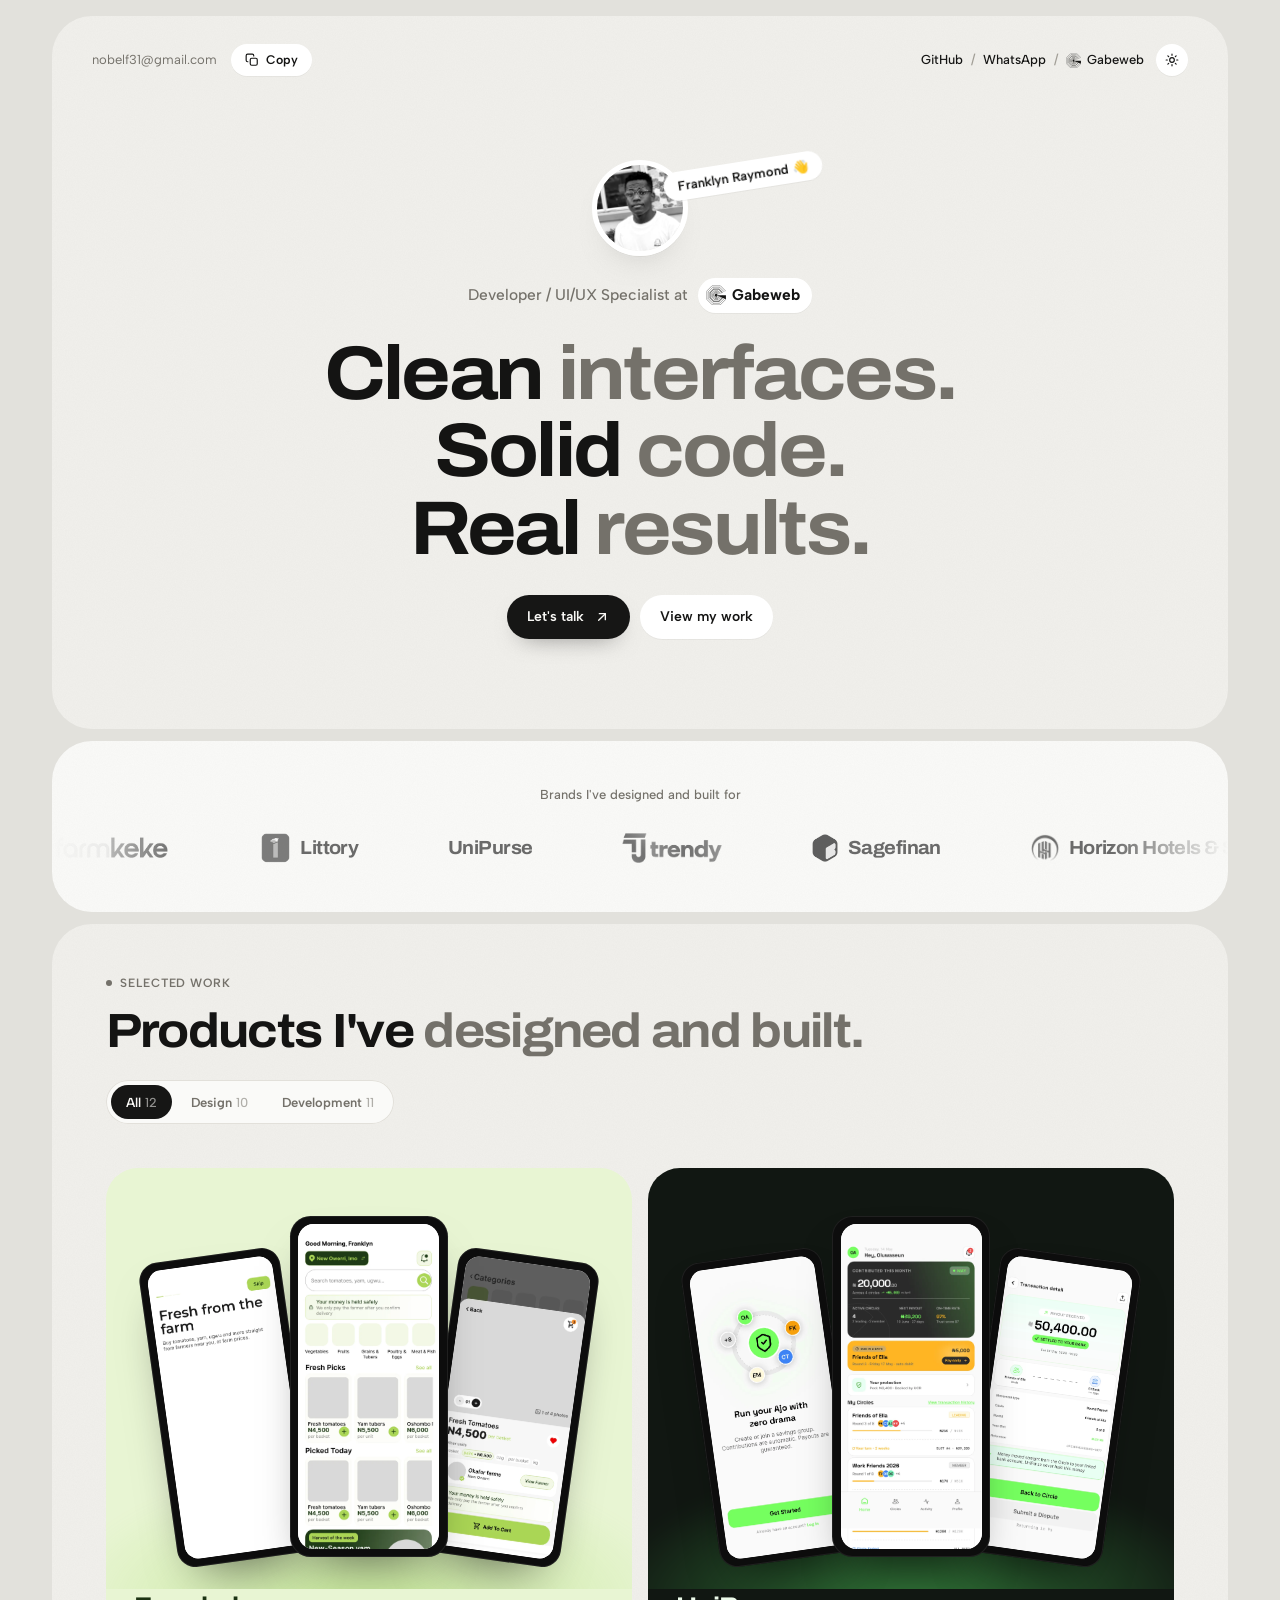
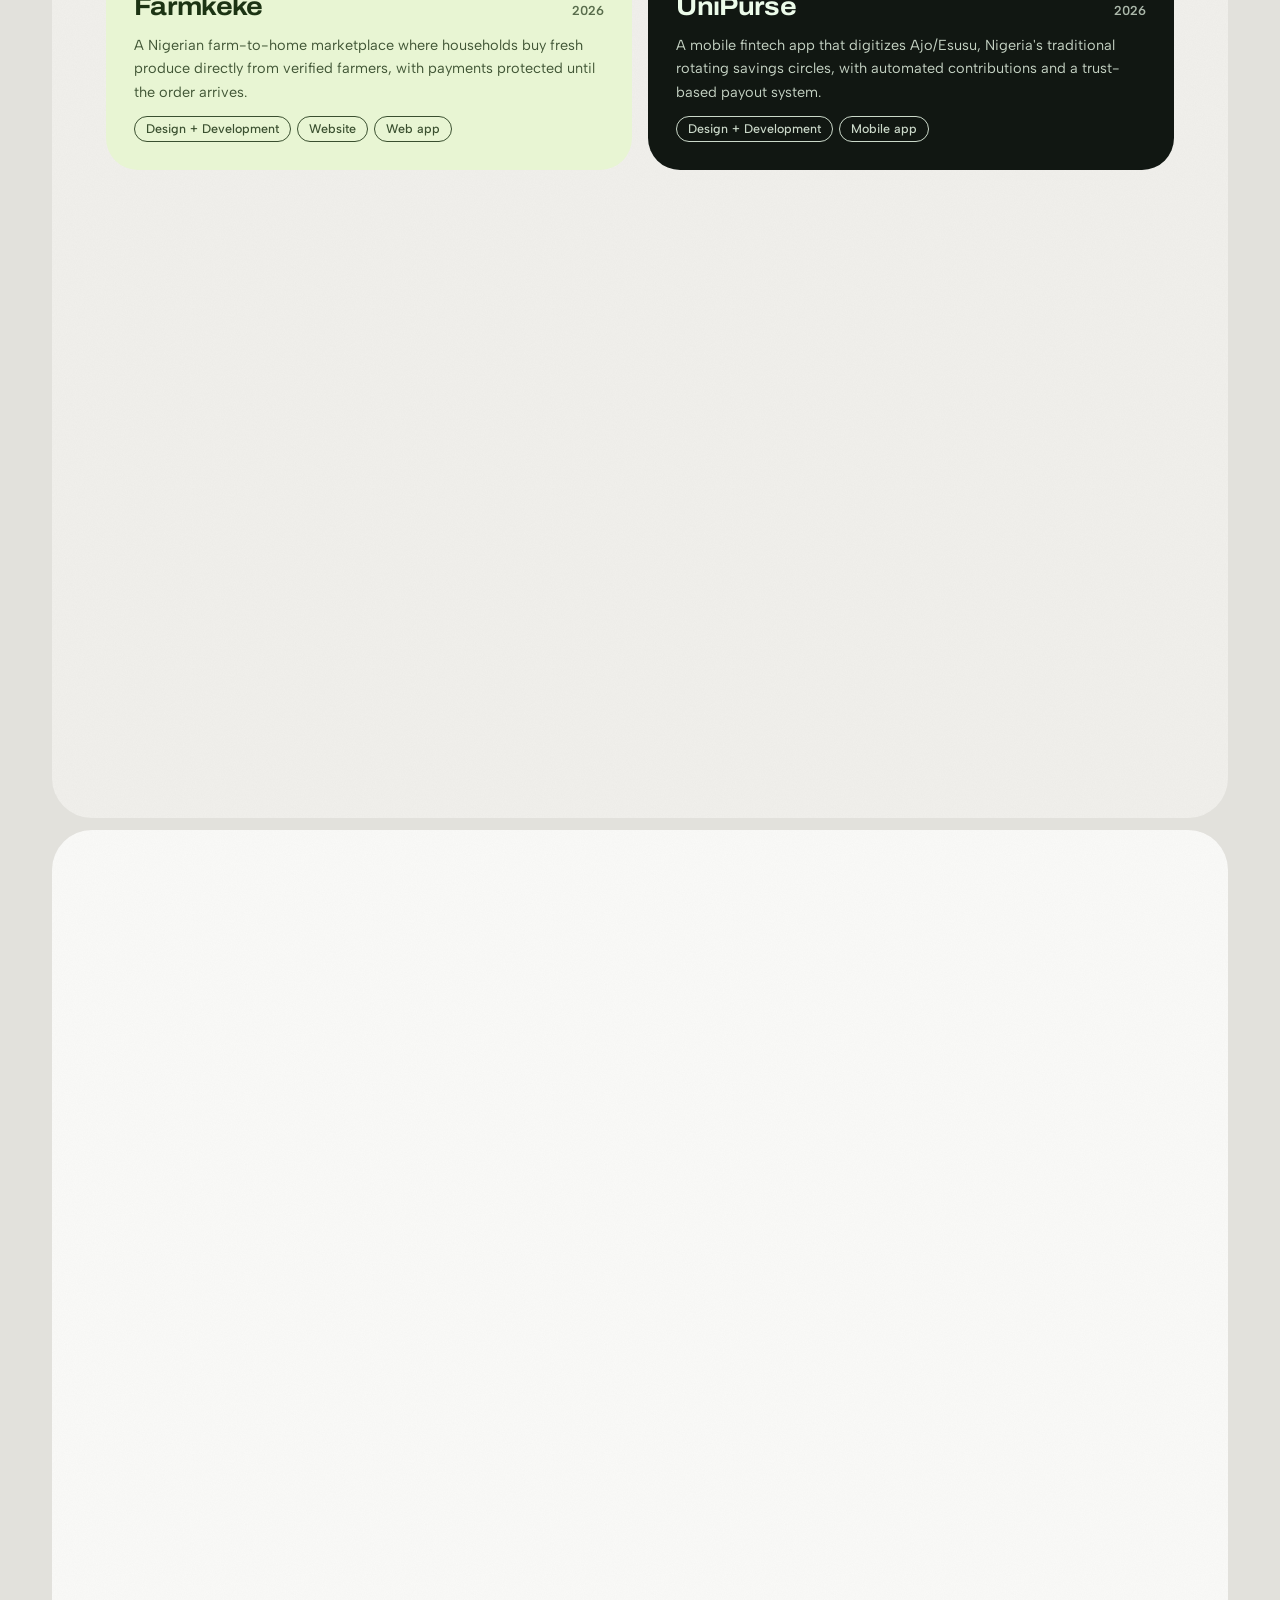
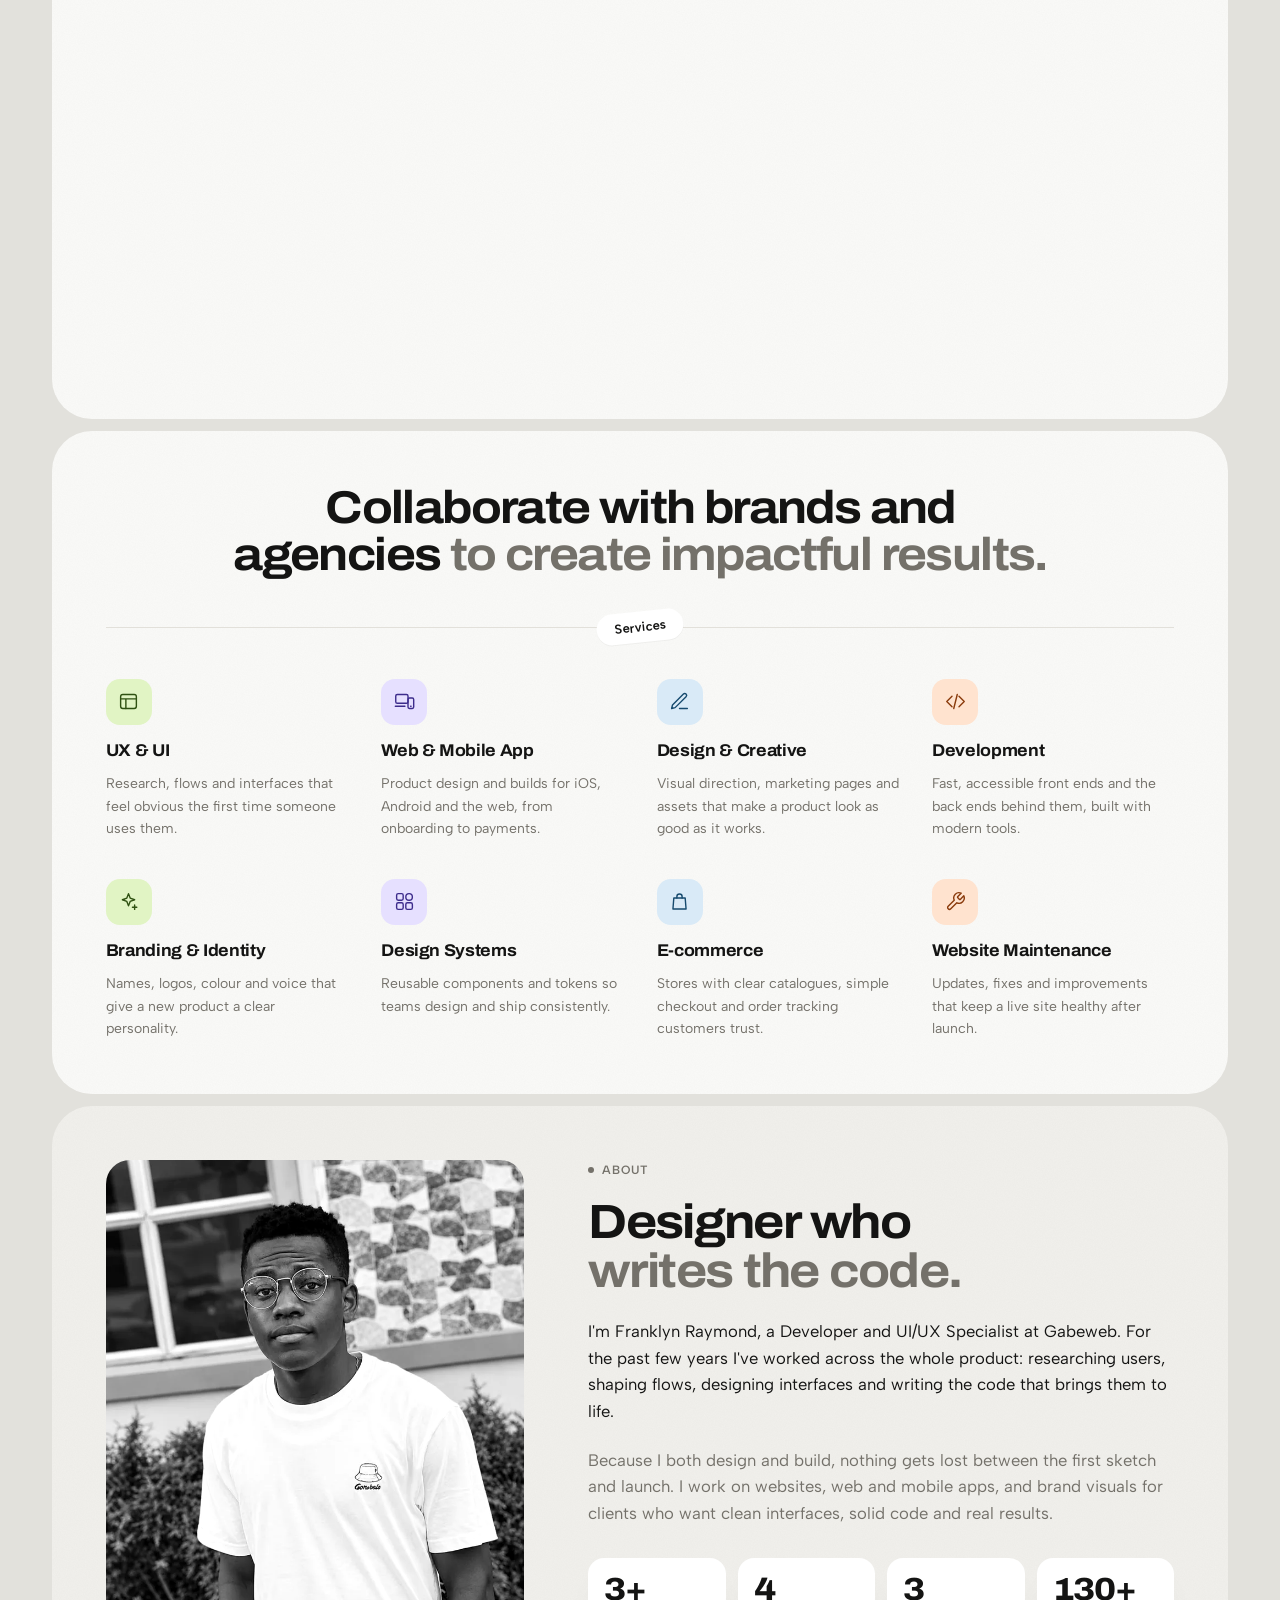
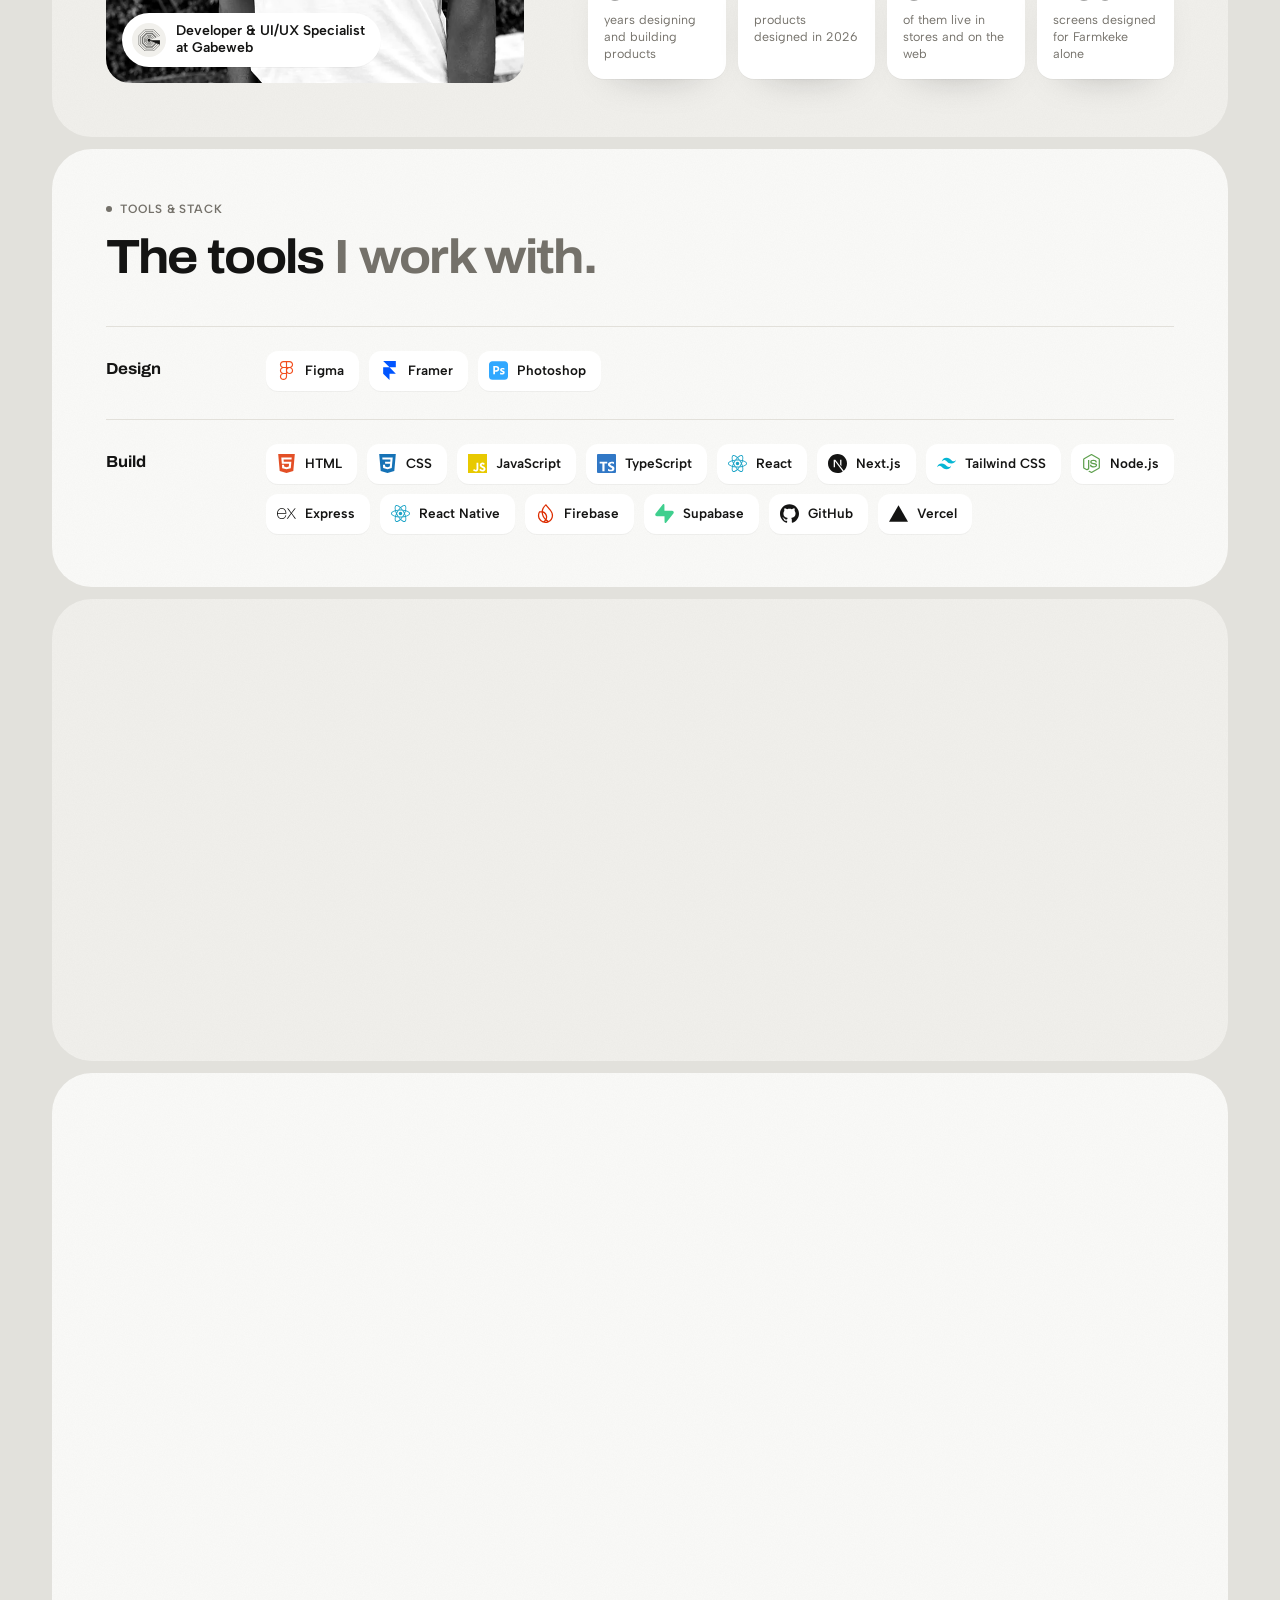
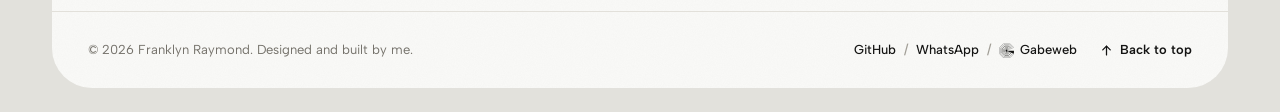
==== commit d2a449a5: "Make the site readable by search engines - Plain-HTML copy of the content and schema.org Person/Prof" ====
--- a/index.html
+++ b/index.html
@@ -16,18 +16,125 @@
     try { var t = localStorage.getItem("theme"); if (t) document.documentElement.dataset.theme = t; } catch (e) {}
   </script>
   <title>Franklyn Raymond · Developer & UI/UX Specialist at Gabeweb</title>
-  <meta name="description" content="Franklyn Raymond is a Developer and UI/UX Specialist at Gabeweb, designing and building websites and apps that look sharp and work well.">
+  <meta name="description" content="Franklyn Raymond is a Developer and UI/UX Specialist at Gabeweb, designing and building websites and apps: Farmkeke, UniPurse, Littory, Trendy and more.">
   <link rel="canonical" href="https://franklyn.gabeweb.org/">
   <meta property="og:type" content="website">
   <meta property="og:url" content="https://franklyn.gabeweb.org/">
   <meta property="og:title" content="Franklyn Raymond · Developer & UI/UX Specialist">
-  <meta property="og:description" content="Clean interfaces. Solid code. Real results. Selected work: Farmkeke, UniPurse, Littory and Trendy.">
+  <meta property="og:description" content="Franklyn Raymond, Developer and UI/UX Specialist at Gabeweb. Selected work: Farmkeke, UniPurse, Littory, Trendy and more.">
   <meta property="og:image" content="https://franklyn.gabeweb.org/assets/img/og.jpg">
+  <meta property="og:site_name" content="Franklyn Raymond">
   <meta name="twitter:card" content="summary_large_image">
+  <meta name="twitter:title" content="Franklyn Raymond · Developer & UI/UX Specialist at Gabeweb">
+  <meta name="twitter:description" content="Clean interfaces. Solid code. Real results.">
+  <meta name="twitter:image" content="https://franklyn.gabeweb.org/assets/img/og.jpg">
+  <meta name="author" content="Franklyn Raymond">
+  <!-- schema:start -->
+  <script type="application/ld+json">
+{
+  "@context": "https://schema.org",
+  "@graph": [
+    {
+      "@type": "WebSite",
+      "@id": "https://franklyn.gabeweb.org/#website",
+      "url": "https://franklyn.gabeweb.org/",
+      "name": "Franklyn Raymond",
+      "publisher": {
+        "@id": "https://franklyn.gabeweb.org/#person"
+      }
+    },
+    {
+      "@type": "ProfilePage",
+      "@id": "https://franklyn.gabeweb.org/#profile",
+      "url": "https://franklyn.gabeweb.org/",
+      "name": "Franklyn Raymond · Developer / UI/UX Specialist at Gabeweb",
+      "mainEntity": {
+        "@id": "https://franklyn.gabeweb.org/#person"
+      }
+    },
+    {
+      "@type": "Person",
+      "@id": "https://franklyn.gabeweb.org/#person",
+      "name": "Franklyn Raymond",
+      "givenName": "Franklyn",
+      "familyName": "Raymond",
+      "jobTitle": "Developer and UI/UX Specialist",
+      "url": "https://franklyn.gabeweb.org/",
+      "image": "https://franklyn.gabeweb.org/assets/img/franklyn-portrait.webp",
+      "email": "mailto:nobelf31@gmail.com",
+      "worksFor": {
+        "@type": "Organization",
+        "name": "Gabeweb",
+        "url": "https://gabeweb.org"
+      },
+      "sameAs": [
+        "https://github.com/9inelabs"
+      ],
+      "knowsAbout": [
+        "UX & UI",
+        "Web & Mobile App",
+        "Design & Creative",
+        "Development",
+        "Branding & Identity",
+        "Design Systems",
+        "E-commerce",
+        "Website Maintenance",
+        "Figma",
+        "Framer",
+        "Photoshop",
+        "HTML",
+        "CSS",
+        "JavaScript",
+        "TypeScript",
+        "React",
+        "Next.js",
+        "Tailwind CSS",
+        "Node.js",
+        "Express",
+        "React Native",
+        "Firebase",
+        "Supabase",
+        "GitHub",
+        "Vercel"
+      ]
+    }
+  ]
+}
+  </script>
+    <!-- schema:end -->
 </head>
 <body data-page="home">
   <main class="page" id="app">
-    <noscript><p style="padding:24px">Franklyn Raymond, Developer / UI/UX Specialist at Gabeweb. Email: nobelf31@gmail.com</p></noscript>
+    <!-- prerender:start -->
+    <div class="prerender">
+      <h1>Franklyn Raymond</h1>
+      <p>Developer / UI/UX Specialist at <a href="https://gabeweb.org">Gabeweb</a>. Clean interfaces. Solid code. Real results.</p>
+      <p>I'm Franklyn Raymond, a Developer and UI/UX Specialist at Gabeweb. For the past few years I've worked across the whole product: researching users, shaping flows, designing interfaces and writing the code that brings them to life.</p>
+      <p>Because I both design and build, nothing gets lost between the first sketch and launch. I work on websites, web and mobile apps, and brand visuals for clients who want clean interfaces, solid code and real results.</p>
+      <h2>Selected work</h2>
+      <ul>
+        <li><a href="project.html?p=farmkeke">Farmkeke</a>: A Nigerian farm-to-home marketplace where households buy fresh produce directly from verified farmers, with payments protected until the order arrives.</li>
+        <li><a href="project.html?p=unipurse">UniPurse</a>: A mobile fintech app that digitizes Ajo/Esusu, Nigeria's traditional rotating savings circles, with automated contributions and a trust-based payout system.</li>
+        <li><a href="project.html?p=littory">Littory</a>: UI/UX design for Littory, a mobile reading, self-publishing and book-club app for African stories, now live on iOS and Android.</li>
+        <li><a href="project.html?p=trendy">Trendy</a>: Design and build of Trendy, a full e-commerce website for a denim store in Sudbury, Ontario, live at trendyjeansworld.com.</li>
+      </ul>
+      <h2>More work at Gabeweb</h2>
+      <ul>
+        <li><a href="project.html?p=horizon">Horizon Hotels &amp; Suites</a>: Website and online booking for a five-star hotel in Owerri: rooms and suites, dining, the conference hall and reservations.</li>
+        <li><a href="project.html?p=fusion">Fusion News Café</a>: Restaurant and lounge website with table reservations, the full menu and a blog.</li>
+        <li><a href="project.html?p=d879">D879 Table Water</a>: Brand and shop site for a bottling company: products, delivery and wholesale orders.</li>
+        <li><a href="project.html?p=threemplus">ThreeMPlus</a>: Company website for a construction, property and ICT group.</li>
+        <li><a href="project.html?p=colombia">Consulate of Colombia in Nigeria</a>: The honorary consulate's official site: news, an interactive gallery, the community register and contact.</li>
+        <li><a href="project.html?p=back-office">Hotel Back-Office</a>: Back-office software for a hotel's stores, bars and accounts. It reads the hotel management system's data without ever writing to it, so the system the hotel runs on is never at risk.</li>
+        <li><a href="project.html?p=sagefinan">Sagefinan stock audit</a>: The auditor counts stock every morning, department by department. Sagefinan compares the count with the recorded figures and shows the variance straight away, so losses are caught the same day instead of at month end.</li>
+        <li><a href="project.html?p=seriously-joking">Seriously Joking: live ticketing</a>: A complete ticketing system for a comedy night at Lavianto Lounge: a public booking site and a private admin dashboard on one backend.</li>
+      </ul>
+      <h2>Services</h2>
+      <p>UX &amp; UI, Web &amp; Mobile App, Design &amp; Creative, Development, Branding &amp; Identity, Design Systems, E-commerce, Website Maintenance.</p>
+      <h2>Contact</h2>
+      <p>Email <a href="mailto:nobelf31@gmail.com">nobelf31@gmail.com</a> or message on <a href="https://wa.me/2347037403346">WhatsApp</a>.</p>
+    </div>
+    <!-- prerender:end -->
   </main>
   <script src="assets/js/content.js"></script>
   <script src="assets/js/main.js"></script>
--- a/assets/css/style.css
+++ b/assets/css/style.css
@@ -27,13 +27,13 @@
   --display: "Archivo", "Helvetica Neue", Arial, sans-serif;
   --body: "Albert Sans", "Helvetica Neue", Arial, sans-serif;
 
-  --r-xl: clamp(28px, 4vw, 48px);
+  --r-xl: clamp(24px, 3.4vw, 40px);
   --r-lg: 24px;
   --r-md: 16px;
   --r-sm: 12px;
   --shadow: 0 1px 0 rgba(20, 20, 19, .04), 0 18px 40px -28px rgba(20, 20, 19, .35);
   --ease: cubic-bezier(.2, .75, .2, 1);
-  --wrap: 1240px;
+  --wrap: 1160px;
   color-scheme: light;
 }
 
@@ -64,7 +64,7 @@
   margin: 0;
   background: var(--ground);
   color: var(--ink);
-  font: 400 16px/1.6 var(--body);
+  font: 400 15px/1.6 var(--body);
   -webkit-font-smoothing: antialiased;
   text-rendering: optimizeLegibility;
   overflow-x: hidden;
@@ -88,6 +88,11 @@
 [data-p] { --p-bg: var(--pl-bg); --p-ink: var(--pl-ink); }
 :root[data-theme="dark"] [data-p] { --p-bg: var(--pd-bg); --p-ink: var(--pd-ink); }
 @media (prefers-color-scheme: dark) { :root:not([data-theme="light"]) [data-p] { --p-bg: var(--pd-bg); --p-ink: var(--pd-ink); } }
+
+/* plain-HTML copy for search engines; the script replaces it with the full page */
+.prerender { max-width: 70ch; margin: 0 auto; padding: 32px 8px; display: grid; gap: 12px; }
+.prerender a { text-decoration: underline; }
+.js .prerender { display: none; }
 
 /* ---------- panels ---------- */
 .panel {
@@ -108,7 +113,7 @@
 :root[data-theme="dark"] .panel::after { mix-blend-mode: screen; opacity: .18; }
 @media (prefers-color-scheme: dark) { :root:not([data-theme="light"]) .panel::after { mix-blend-mode: screen; opacity: .18; } }
 
-.inner { padding: clamp(28px, 5vw, 72px) clamp(20px, 5vw, 72px); }
+.inner { padding: clamp(24px, 4.2vw, 60px) clamp(18px, 4.2vw, 60px); }
 
 /* ---------- type ---------- */
 .display {
@@ -120,25 +125,25 @@
   margin: 0;
   text-wrap: balance;
 }
-.h1 { font-size: clamp(40px, 7.2vw, 92px); }
-.h2 { font-size: clamp(30px, 4.6vw, 58px); }
-.h3 { font-size: clamp(22px, 2.4vw, 30px); letter-spacing: -.025em; line-height: 1.1; }
+.h1 { font-size: clamp(34px, 6vw, 76px); }
+.h2 { font-size: clamp(26px, 3.8vw, 48px); }
+.h3 { font-size: clamp(20px, 2vw, 26px); letter-spacing: -.025em; line-height: 1.1; }
 .soft { color: var(--ink-2); }
-.lede { font-size: clamp(17px, 1.6vw, 20px); color: var(--ink-2); max-width: 58ch; margin: 0; }
+.lede { font-size: clamp(15.5px, 1.35vw, 18px); color: var(--ink-2); max-width: 58ch; margin: 0; }
 .eyebrow {
   display: inline-flex; align-items: center; gap: 8px;
-  font: 600 13px/1 var(--body); letter-spacing: .08em; text-transform: uppercase; color: var(--ink-2);
+  font: 600 12px/1 var(--body); letter-spacing: .08em; text-transform: uppercase; color: var(--ink-2);
 }
 .eyebrow::before { content: ""; width: 6px; height: 6px; border-radius: 50%; background: currentColor; }
 p { margin: 0; }
 
 /* ---------- buttons & chips ---------- */
 .btn {
-  --h: 50px;
+  --h: 44px;
   display: inline-flex; align-items: center; justify-content: center; gap: 10px;
-  height: var(--h); padding: 0 24px; border-radius: 999px; border: 0; cursor: pointer;
+  height: var(--h); padding: 0 20px; border-radius: 999px; border: 0; cursor: pointer;
   background: var(--btn); color: var(--btn-ink);
-  font: 600 15px/1 var(--body); white-space: nowrap;
+  font: 600 14px/1 var(--body); white-space: nowrap;
   box-shadow: 0 10px 24px -14px rgba(0, 0, 0, .55);
   transition: transform .35s var(--ease), box-shadow .35s var(--ease), background-color .3s;
 }
@@ -147,21 +152,21 @@
 .btn svg { width: 16px; height: 16px; transition: transform .35s var(--ease); }
 .btn:hover svg.arrow { transform: translate(2px, -2px); }
 .btn--ghost { background: var(--surface); color: var(--ink); box-shadow: var(--shadow); }
-.btn--sm { --h: 36px; padding: 0 16px; font-size: 13px; }
+.btn--sm { --h: 34px; padding: 0 14px; font-size: 12.5px; }
 
 .pill {
   display: inline-flex; align-items: center; gap: 7px;
-  height: 34px; padding: 0 15px; border-radius: 999px; border: 0;
+  height: 32px; padding: 0 14px; border-radius: 999px; border: 0;
   background: var(--surface); color: var(--ink); box-shadow: var(--shadow);
-  font: 600 13px/1 var(--body); cursor: pointer; white-space: nowrap;
+  font: 600 12.5px/1 var(--body); cursor: pointer; white-space: nowrap;
   transition: transform .3s var(--ease), background-color .3s;
 }
 .pill:hover { transform: translateY(-1px); }
 .pill svg { width: 14px; height: 14px; }
 
 .tag {
-  display: inline-flex; align-items: center; height: 28px; padding: 0 12px; border-radius: 999px;
-  font: 500 13px/1 var(--body); border: 1px solid currentColor; opacity: .85; white-space: nowrap;
+  display: inline-flex; align-items: center; height: 26px; padding: 0 11px; border-radius: 999px;
+  font: 500 12.5px/1 var(--body); border: 1px solid currentColor; opacity: .85; white-space: nowrap;
 }
 
 /* ---------- top bar ---------- */
@@ -172,13 +177,13 @@
 }
 .topbar__left, .topbar__right { display: flex; align-items: center; gap: 8px; flex-wrap: wrap; min-width: 0; }
 .only-sm { display: none; }
-.topbar__email { font-size: 14px; color: var(--ink-2); margin-right: 6px; overflow-wrap: anywhere; }
-.links { display: flex; align-items: center; gap: 4px; font-size: 14px; font-weight: 500; flex-wrap: wrap; }
+.topbar__email { font-size: 13px; color: var(--ink-2); margin-right: 6px; overflow-wrap: anywhere; }
+.links { display: flex; align-items: center; gap: 4px; font-size: 13px; font-weight: 500; flex-wrap: wrap; }
 .links a { padding: 6px 4px; position: relative; }
 .links a::after { content: ""; position: absolute; left: 4px; right: 4px; bottom: 3px; height: 1px; background: currentColor; transform: scaleX(0); transform-origin: right; transition: transform .35s var(--ease); }
 .links a:hover::after { transform: scaleX(1); transform-origin: left; }
 .links .sep { color: var(--ink-3); }
-.theme-toggle { width: 34px; padding: 0; justify-content: center; }
+.theme-toggle { width: 32px; padding: 0; justify-content: center; }
 .theme-toggle .moon { display: none; }
 :root[data-theme="dark"] .theme-toggle .sun { display: none; }
 :root[data-theme="dark"] .theme-toggle .moon { display: block; }
@@ -193,25 +198,36 @@
 /* ---------- hero ---------- */
 .hero {
   display: grid; justify-items: center; text-align: center;
-  gap: 26px; padding: clamp(48px, 8vw, 104px) clamp(20px, 5vw, 64px) clamp(56px, 8vw, 110px);
-}
-.avatar { position: relative; width: 108px; height: 108px; }
+  gap: 22px; padding: clamp(40px, 6.5vw, 88px) clamp(18px, 4.5vw, 56px) clamp(48px, 7vw, 96px);
+}
+.avatar { position: relative; width: 96px; height: 96px; }
 .avatar img {
   width: 100%; height: 100%; border-radius: 50%; object-fit: cover;
   filter: grayscale(1) contrast(1.05);
   border: 5px solid var(--surface); box-shadow: var(--shadow);
 }
 .avatar__tag {
-  position: absolute; left: 82px; top: 18px; transform: rotate(-9deg); transform-origin: 0 50%;
+  position: absolute; left: 72px; top: 14px; transform: rotate(-9deg); transform-origin: 0 50%;
   background: var(--surface); padding: 8px 14px; border-radius: 999px; box-shadow: var(--shadow);
-  font: 600 14px/1 var(--body); white-space: nowrap;
+  font: 600 13px/1 var(--body); white-space: nowrap;
 }
 .role {
   display: inline-flex; align-items: center; flex-wrap: wrap; justify-content: center; gap: 6px 10px;
-  font-size: clamp(15px, 1.5vw, 17px); color: var(--ink-2); font-weight: 500;
-}
-.role a { color: var(--ink); font-weight: 700; display: inline-flex; align-items: center; gap: 6px; border-bottom: 1.5px solid var(--tint-ink-lime); padding-bottom: 1px; }
-.role a .dot { width: 8px; height: 8px; border-radius: 50%; background: #8fd14f; box-shadow: 0 0 0 4px var(--tint-lime); }
+  font-size: clamp(14px, 1.3vw, 15.5px); color: var(--ink-2); font-weight: 500;
+}
+.gmark { width: 1.15em; height: 1.15em; flex: none; display: inline-block; vertical-align: -.2em; }
+.co-link { display: inline-flex; align-items: center; gap: .4em; font-weight: 700; color: var(--ink); }
+.role .co-link { padding: 5px 12px 5px 8px; border-radius: 999px; background: var(--surface); box-shadow: var(--shadow); transition: transform .35s var(--ease); }
+.role .co-link:hover { transform: translateY(-1px); }
+.role .co-link .gmark { width: 20px; height: 20px; transition: transform .8s var(--ease); }
+.role .co-link:hover .gmark { transform: rotate(45deg); }
+.links .co-link { font-weight: 500; gap: 6px; color: inherit; }
+.links .co-link .gmark { width: 15px; height: 15px; }
+.lede .co-link { font-weight: 600; border-bottom: 1px solid var(--line); }
+.eyebrow--mark::before { display: none; }
+.eyebrow--mark .gmark { width: 16px; height: 16px; }
+.case-hero__text .eyebrow .gmark { width: 16px; height: 16px; }
+.case-hero__text .eyebrow:has(.gmark)::before { display: none; }
 .hero .h1 { max-width: 16ch; }
 .hero .h1 .w { display: inline-block; }
 .hero__ctas { display: flex; gap: 10px; flex-wrap: wrap; justify-content: center; margin-top: 6px; }
@@ -229,19 +245,19 @@
 
 /* ---------- clients ---------- */
 .clients { padding: clamp(28px, 4vw, 44px) 0; display: grid; gap: 22px; }
-.clients__label { text-align: center; font-size: 14px; color: var(--ink-2); font-weight: 500; padding: 0 20px; }
+.clients__label { text-align: center; font-size: 13px; color: var(--ink-2); font-weight: 500; padding: 0 20px; }
 .marquee { overflow: hidden; -webkit-mask-image: linear-gradient(90deg, transparent, #000 10%, #000 90%, transparent); mask-image: linear-gradient(90deg, transparent, #000 10%, #000 90%, transparent); }
 .marquee__track { display: flex; width: max-content; animation: marquee 38s linear infinite; }
 .marquee:hover .marquee__track { animation-play-state: paused; }
 .marquee__group { display: flex; align-items: center; gap: clamp(48px, 7vw, 96px); padding-right: clamp(48px, 7vw, 96px); }
 @keyframes marquee { to { transform: translateX(-50%); } }
 .logo {
-  display: inline-flex; align-items: center; gap: 10px; height: 44px; flex: none;
+  display: inline-flex; align-items: center; gap: 10px; height: 40px; flex: none;
   filter: grayscale(1); opacity: .62; transition: filter .45s var(--ease), opacity .45s var(--ease), transform .45s var(--ease);
 }
 .logo:hover { filter: none; opacity: 1; transform: translateY(-2px); }
-.logo img { height: var(--lh, 30px); width: auto; }
-.logo span { font: 700 22px/1 var(--display); font-stretch: 105%; letter-spacing: -.03em; color: var(--ink); }
+.logo img { height: calc(var(--lh, 30px) * .88); width: auto; }
+.logo span { font: 700 19px/1 var(--display); font-stretch: 105%; letter-spacing: -.03em; color: var(--ink); }
 :root[data-theme="dark"] .logo { filter: grayscale(1) brightness(1.8); }
 :root[data-theme="dark"] .logo:hover { filter: none; }
 @media (prefers-color-scheme: dark) {
@@ -263,8 +279,8 @@
 /* ---------- work ---------- */
 .filters { display: inline-flex; gap: 4px; padding: 5px; border-radius: 999px; background: var(--panel-2); box-shadow: inset 0 0 0 1px var(--line); }
 .filters button {
-  border: 0; background: transparent; height: 38px; padding: 0 18px; border-radius: 999px; cursor: pointer;
-  font: 600 14px/1 var(--body); color: var(--ink-2); transition: background-color .3s, color .3s;
+  border: 0; background: transparent; height: 34px; padding: 0 15px; border-radius: 999px; cursor: pointer;
+  font: 600 13px/1 var(--body); color: var(--ink-2); transition: background-color .3s, color .3s;
 }
 .filters button[aria-pressed="true"] { background: var(--btn); color: var(--btn-ink); }
 .filters .count { opacity: .55; margin-left: 4px; font-weight: 500; }
@@ -278,10 +294,10 @@
 .work-card:hover { transform: translateY(-4px); box-shadow: 0 30px 60px -36px rgba(0, 0, 0, .55); }
 .work-card[hidden] { display: none; }
 .work-card__visual { position: relative; aspect-ratio: 5 / 4; overflow: hidden; }
-.work-card__body { display: grid; gap: 14px; padding: 4px clamp(22px, 2.6vw, 34px) clamp(24px, 2.6vw, 34px); align-content: start; }
+.work-card__body { display: grid; gap: 12px; padding: 4px clamp(20px, 2.2vw, 30px) clamp(22px, 2.2vw, 30px); align-content: start; }
 .work-card__title { display: flex; align-items: baseline; justify-content: space-between; gap: 12px; }
-.work-card__title .year { font-weight: 600; font-size: 14px; opacity: .7; }
-.work-card__summary { font-size: 16px; opacity: .82; max-width: 52ch; }
+.work-card__title .year { font-weight: 600; font-size: 13px; opacity: .7; }
+.work-card__summary { font-size: 14.5px; opacity: .82; max-width: 52ch; }
 .work-card__tags { display: flex; flex-wrap: wrap; gap: 6px; }
 .work-card__cta {
   position: absolute; right: 20px; top: 20px; z-index: 2; width: 48px; height: 48px; border-radius: 50%;
@@ -326,13 +342,13 @@
 .services { display: grid; grid-template-columns: repeat(4, minmax(0, 1fr)); gap: clamp(28px, 3vw, 44px) clamp(20px, 2.6vw, 36px); }
 .service { display: grid; gap: 12px; align-content: start; }
 .service__icon {
-  width: 52px; height: 52px; border-radius: 16px; display: grid; place-items: center;
+  width: 46px; height: 46px; border-radius: 14px; display: grid; place-items: center;
   background: var(--t-bg); color: var(--t-ink); transition: transform .5s var(--ease), border-radius .5s var(--ease);
 }
 .service:hover .service__icon { transform: rotate(-8deg) scale(1.06); border-radius: 50%; }
-.service__icon svg { width: 24px; height: 24px; }
-.service h3 { margin: 6px 0 0; font: 700 19px/1.2 var(--display); font-stretch: 105%; letter-spacing: -.02em; }
-.service p { color: var(--ink-2); font-size: 15px; }
+.service__icon svg { width: 21px; height: 21px; }
+.service h3 { margin: 4px 0 0; font: 700 17px/1.2 var(--display); font-stretch: 105%; letter-spacing: -.02em; }
+.service p { color: var(--ink-2); font-size: 14px; }
 .t-lime { --t-bg: var(--tint-lime); --t-ink: var(--tint-ink-lime); }
 .t-lilac { --t-bg: var(--tint-lilac); --t-ink: var(--tint-ink-lilac); }
 .t-sky { --t-bg: var(--tint-sky); --t-ink: var(--tint-ink-sky); }
@@ -348,49 +364,91 @@
   background: var(--surface); color: var(--ink); border-radius: 999px; padding: 10px 16px 10px 10px; box-shadow: var(--shadow);
   font: 600 14px/1.2 var(--body);
 }
-.about__badge i { width: 30px; height: 30px; border-radius: 50%; background: var(--tint-lime); display: grid; place-items: center; color: var(--tint-ink-lime); font-style: normal; font-weight: 800; font-size: 12px; }
+.about__badge i { width: 34px; height: 34px; border-radius: 50%; background: var(--panel); display: grid; place-items: center; color: var(--ink); font-style: normal; flex: none; }
+.about__badge i .gmark { width: 22px; height: 22px; }
 .about__text { display: grid; gap: 22px; }
-.about__text p { font-size: clamp(17px, 1.5vw, 19px); color: var(--ink-2); max-width: 60ch; }
+.about__text p { font-size: clamp(15.5px, 1.3vw, 17px); color: var(--ink-2); max-width: 60ch; }
 .about__text p:first-of-type { color: var(--ink); }
 .stats { display: grid; grid-template-columns: repeat(4, minmax(0, 1fr)); gap: 12px; margin-top: 10px; }
-.stat { background: var(--surface); border-radius: var(--r-md); padding: 18px; box-shadow: var(--shadow); display: grid; gap: 6px; align-content: start; }
-.stat b { font: 800 clamp(28px, 3vw, 38px)/1 var(--display); font-stretch: 110%; letter-spacing: -.04em; font-variant-numeric: tabular-nums; }
-.stat span { font-size: 13.5px; color: var(--ink-2); line-height: 1.35; }
+.stat { background: var(--surface); border-radius: var(--r-md); padding: 16px; box-shadow: var(--shadow); display: grid; gap: 6px; align-content: start; }
+.stat b { font: 800 clamp(24px, 2.5vw, 32px)/1 var(--display); font-stretch: 110%; letter-spacing: -.04em; font-variant-numeric: tabular-nums; }
+.stat span { font-size: 12.5px; color: var(--ink-2); line-height: 1.35; }
 
 /* ---------- tools ---------- */
 .tools { display: grid; gap: 28px; margin-top: clamp(28px, 4vw, 44px); }
 .tools__group { display: grid; grid-template-columns: 140px minmax(0, 1fr); gap: 20px; align-items: start; padding-top: 24px; border-top: 1px solid var(--line); }
-.tools__group h3 { margin: 8px 0 0; font: 700 18px/1.2 var(--display); font-stretch: 105%; }
+.tools__group h3 { margin: 8px 0 0; font: 700 16px/1.2 var(--display); font-stretch: 105%; }
 .tool-list { display: flex; flex-wrap: wrap; gap: 10px; }
 .tool {
-  display: inline-flex; align-items: center; gap: 10px; height: 46px; padding: 0 18px 0 12px; border-radius: 14px;
-  background: var(--surface); box-shadow: var(--shadow); font: 600 15px/1 var(--body);
+  display: inline-flex; align-items: center; gap: 9px; height: 40px; padding: 0 15px 0 11px; border-radius: 12px;
+  background: var(--surface); box-shadow: var(--shadow); font: 600 13.5px/1 var(--body);
   transition: transform .4s var(--ease);
 }
 .tool:hover { transform: translateY(-3px); }
-.tool__mark { width: 22px; height: 22px; background: var(--c, var(--ink)); -webkit-mask: var(--m) center / contain no-repeat; mask: var(--m) center / contain no-repeat; }
+.tool__mark { width: 19px; height: 19px; background: var(--c, var(--ink)); -webkit-mask: var(--m) center / contain no-repeat; mask: var(--m) center / contain no-repeat; }
 
 /* ---------- process ---------- */
 .process { display: grid; grid-template-columns: repeat(4, minmax(0, 1fr)); gap: 12px; margin-top: clamp(28px, 4vw, 44px); counter-reset: step; }
-.step { position: relative; background: var(--surface); border-radius: var(--r-lg); padding: 24px 22px 26px; box-shadow: var(--shadow); display: grid; gap: 10px; align-content: start; min-height: 220px; }
-.step__n { justify-self: start; display: grid; place-items: center; width: 40px; height: 40px; border-radius: 50%; background: var(--t-bg); color: var(--t-ink); font: 800 14px/1 var(--display); font-variant-numeric: tabular-nums; }
-.step h3 { margin: auto 0 0; padding-top: 40px; font: 700 24px/1.1 var(--display); font-stretch: 110%; letter-spacing: -.03em; }
-.step p { color: var(--ink-2); font-size: 15px; }
+.step { position: relative; background: var(--surface); border-radius: var(--r-lg); padding: 20px 20px 22px; box-shadow: var(--shadow); display: grid; gap: 8px; align-content: start; min-height: 190px; }
+.step__n { justify-self: start; display: grid; place-items: center; width: 36px; height: 36px; border-radius: 50%; background: var(--t-bg); color: var(--t-ink); font: 800 13px/1 var(--display); font-variant-numeric: tabular-nums; }
+.step h3 { margin: auto 0 0; padding-top: 32px; font: 700 21px/1.1 var(--display); font-stretch: 110%; letter-spacing: -.03em; }
+.step p { color: var(--ink-2); font-size: 14px; }
 
 /* ---------- contact ---------- */
-.contact { display: grid; justify-items: center; text-align: center; gap: 22px; padding: clamp(56px, 8vw, 110px) clamp(20px, 5vw, 64px); }
-.contact__icon { width: 76px; height: 76px; border-radius: 50%; display: grid; place-items: center; background: var(--panel); box-shadow: inset 0 0 0 1px var(--line); }
-.contact__icon svg { width: 34px; height: 34px; }
+.contact { display: grid; justify-items: center; text-align: center; gap: 18px; padding: clamp(48px, 6.5vw, 92px) clamp(18px, 4.5vw, 56px); }
+.contact__icon { width: 64px; height: 64px; border-radius: 50%; display: grid; place-items: center; background: var(--panel); box-shadow: inset 0 0 0 1px var(--line); }
+.contact__icon svg { width: 28px; height: 28px; }
 .js .contact.is-in .contact__icon svg { animation: shake 1.2s var(--ease) .3s both; }
 @keyframes shake { 0%, 100% { transform: none; } 30% { transform: rotate(-10deg); } 60% { transform: rotate(6deg); } }
 .contact .h2 { max-width: 14ch; }
 .contact .lede { text-align: center; }
 .contact__ctas { display: flex; gap: 10px; flex-wrap: wrap; justify-content: center; margin-top: 6px; }
-.contact__mail { font-size: 15px; color: var(--ink-2); display: inline-flex; align-items: center; gap: 10px; flex-wrap: wrap; justify-content: center; }
+.contact__mail { font-size: 14px; color: var(--ink-2); display: inline-flex; align-items: center; gap: 10px; flex-wrap: wrap; justify-content: center; }
 .contact__mail b { color: var(--ink); font-weight: 600; overflow-wrap: anywhere; }
 
-.footer { display: flex; justify-content: space-between; align-items: center; gap: 12px; flex-wrap: wrap; padding: 26px clamp(20px, 3.2vw, 40px); border-top: 1px solid var(--line); font-size: 14px; color: var(--ink-2); }
+.footer { display: flex; justify-content: space-between; align-items: center; gap: 12px; flex-wrap: wrap; padding: 22px clamp(18px, 3vw, 36px); border-top: 1px solid var(--line); font-size: 13px; color: var(--ink-2); }
 .footer .links { color: var(--ink); }
+.footer__right { display: flex; align-items: center; gap: 18px; flex-wrap: wrap; }
+.to-top-link { display: inline-flex; align-items: center; gap: 6px; font-weight: 600; color: var(--ink); }
+.to-top-link svg { width: 15px; height: 15px; transition: transform .35s var(--ease); }
+.to-top-link:hover svg { transform: translateY(-3px); }
+.to-top {
+  position: fixed; z-index: 40; right: max(20px, env(safe-area-inset-right)); bottom: calc(20px + env(safe-area-inset-bottom));
+  width: 42px; height: 42px; border-radius: 50%; border: 0; cursor: pointer; display: grid; place-items: center;
+  background: var(--btn); color: var(--btn-ink); box-shadow: 0 14px 30px -12px rgba(0, 0, 0, .5);
+  opacity: 0; transform: translateY(16px) scale(.9); pointer-events: none; transition: opacity .4s var(--ease), transform .4s var(--ease);
+}
+.to-top.show { opacity: 1; transform: none; pointer-events: auto; }
+.to-top:hover { transform: translateY(-3px); }
+.to-top svg { width: 18px; height: 18px; }
+
+/* ---------- more work (compact cards) ---------- */
+.mini-grid { display: grid; grid-template-columns: repeat(4, minmax(0, 1fr)); gap: 14px; margin-top: clamp(28px, 4vw, 44px); }
+.mini-card { display: grid; grid-template-rows: auto 1fr; border-radius: var(--r-lg); background: var(--p-bg); color: var(--p-ink); overflow: hidden; transition: transform .6s var(--ease), box-shadow .6s var(--ease); }
+.mini-card:hover { transform: translateY(-4px); box-shadow: 0 26px 50px -32px rgba(0, 0, 0, .55); }
+.mini-card[hidden] { display: none; }
+.mini-card__visual { position: relative; aspect-ratio: 4 / 3; padding: 16px 16px 0; overflow: hidden; }
+.mini-card__body { display: grid; gap: 8px; padding: 18px 20px 20px; align-content: start; }
+.mini-card__client { font-size: 12.5px; font-weight: 600; opacity: .65; }
+.mini-card h3 { margin: 0; font: 700 17px/1.15 var(--display); font-stretch: 105%; letter-spacing: -.02em; }
+.mini-card p { font-size: 13.5px; line-height: 1.5; opacity: .8; display: -webkit-box; -webkit-line-clamp: 3; -webkit-box-orient: vertical; overflow: hidden; }
+.mini-card__foot { display: flex; align-items: center; justify-content: space-between; margin-top: 6px; }
+.mini-card__go { width: 34px; height: 34px; border-radius: 50%; display: grid; place-items: center; background: var(--p-ink); color: var(--p-bg); transition: transform .5s var(--ease); }
+.mini-card__go svg { width: 15px; height: 15px; }
+.mini-card:hover .mini-card__go { transform: rotate(45deg); }
+.browser--scroll { height: 100%; border-radius: 10px 10px 0 0; display: flex; flex-direction: column; }
+.browser__view { position: relative; flex: 1; overflow: hidden; container-type: size; }
+.browser__view img { position: absolute; left: 0; top: 0; width: 100%; height: auto; min-height: 100%; object-fit: cover; object-position: left top; transition: transform 5s cubic-bezier(.45, 0, .55, 1); }
+.mini-card:hover .browser__view img, .mini-card:focus-visible .browser__view img { transform: translateY(calc(-100% + 100cqh)); }
+.logo-stage { position: absolute; inset: 0; display: grid; place-items: center; }
+.logo-stage__tile { width: 42%; max-width: 160px; aspect-ratio: 1; border-radius: 28%; background: #fff; display: grid; place-items: center; box-shadow: 0 24px 50px -24px rgba(0, 0, 0, .55); transition: transform .8s var(--ease); }
+.logo-stage__tile img { width: 72%; height: 72%; object-fit: contain; }
+.mini-card:hover .logo-stage__tile { transform: rotate(-6deg) scale(1.05); }
+.case-hero__visual .logo-stage__tile { max-width: 220px; }
+.web-stack--solo .browser { left: 6%; right: 6%; }
+.case-hero__visual .web-stack--solo .browser { left: 0; right: 0; }
+.btn--soft { background: transparent; color: inherit; box-shadow: inset 0 0 0 1.5px currentColor; }
+.case-hero .btn--soft { background: transparent; color: var(--p-ink); }
 
 /* ---------- case study ---------- */
 .case-hero { background: var(--p-bg); color: var(--p-ink); }
@@ -400,11 +458,11 @@
 .case-hero__text .eyebrow { color: inherit; opacity: .75; }
 .case-hero__text .lede { color: inherit; opacity: .8; }
 .case-meta { display: grid; grid-template-columns: repeat(3, minmax(0, 1fr)); gap: 18px; padding-top: 22px; border-top: 1px solid color-mix(in srgb, var(--p-ink) 18%, transparent); }
-.case-meta dt { font-size: 13px; font-weight: 600; opacity: .65; margin-bottom: 4px; }
-.case-meta dd { margin: 0; font-weight: 600; font-size: 15px; line-height: 1.4; }
+.case-meta dt { font-size: 12px; font-weight: 600; opacity: .65; margin-bottom: 4px; }
+.case-meta dd { margin: 0; font-weight: 600; font-size: 14px; line-height: 1.4; }
 .case-hero__ctas { display: flex; gap: 10px; flex-wrap: wrap; }
 .case-hero .btn { background: var(--p-ink); color: var(--p-bg); }
-.case-hero__visual { position: relative; align-self: stretch; min-height: 520px; }
+.case-hero__visual { position: relative; align-self: stretch; min-height: 460px; }
 .case-hero__visual .stack { align-items: flex-end; padding-top: 0; }
 .case-hero__visual .stack .phone { width: 33%; }
 .case-hero__visual .stack .phone:nth-child(1) { transform: rotate(-7deg) translateY(22%); }
@@ -416,32 +474,34 @@
 .case-body { display: grid; grid-template-columns: minmax(0, 4fr) minmax(0, 8fr); gap: clamp(24px, 5vw, 72px); }
 .case-body + .case-body { margin-top: clamp(36px, 5vw, 64px); padding-top: clamp(36px, 5vw, 64px); border-top: 1px solid var(--line); }
 .case-body h2 { position: sticky; top: 24px; }
-.case-body .prose { display: grid; gap: 18px; font-size: clamp(17px, 1.5vw, 19px); color: var(--ink-2); max-width: 66ch; }
+.case-body .prose { display: grid; gap: 16px; font-size: clamp(15.5px, 1.3vw, 17px); color: var(--ink-2); max-width: 66ch; }
 .case-body .prose p:first-child { color: var(--ink); }
 .decisions { list-style: none; margin: 8px 0 0; padding: 0; display: grid; gap: 10px; counter-reset: d; }
-.decisions li { position: relative; padding: 18px 20px 18px 62px; border-radius: var(--r-md); background: var(--surface); box-shadow: var(--shadow); color: var(--ink); font-size: 16px; line-height: 1.55; counter-increment: d; }
+.decisions li { position: relative; padding: 18px 20px 18px 62px; border-radius: var(--r-md); background: var(--surface); box-shadow: var(--shadow); color: var(--ink); font-size: 14.5px; line-height: 1.55; counter-increment: d; }
 .decisions li::before { content: counter(d); position: absolute; left: 18px; top: 16px; width: 30px; height: 30px; border-radius: 50%; display: grid; place-items: center; background: var(--p-bg); color: var(--p-ink); font: 800 13px/1 var(--display); }
 .decisions li b { font-weight: 700; }
-.result { display: flex; gap: 16px; align-items: flex-start; padding: 22px; border-radius: var(--r-lg); background: var(--p-bg); color: var(--p-ink); font-size: clamp(17px, 1.5vw, 19px); }
+.result { display: flex; gap: 14px; align-items: flex-start; padding: 20px; border-radius: var(--r-lg); background: var(--p-bg); color: var(--p-ink); font-size: clamp(15.5px, 1.3vw, 17px); }
 .result svg { flex: none; width: 28px; height: 28px; margin-top: 2px; }
 .chips { display: flex; flex-wrap: wrap; gap: 8px; }
-.chips span { display: inline-flex; align-items: center; gap: 8px; height: 38px; padding: 0 14px; border-radius: 12px; background: var(--surface); box-shadow: var(--shadow); color: var(--ink); font: 600 14px/1 var(--body); }
+.chips span { display: inline-flex; align-items: center; gap: 8px; height: 34px; padding: 0 12px; border-radius: 11px; background: var(--surface); box-shadow: var(--shadow); color: var(--ink); font: 600 13px/1 var(--body); }
 .chips .tool__mark { width: 16px; height: 16px; }
 
 .gallery { display: grid; grid-template-columns: repeat(4, minmax(0, 1fr)); gap: clamp(16px, 2vw, 28px) clamp(12px, 1.6vw, 22px); margin-top: clamp(28px, 4vw, 44px); }
 .gallery--web { grid-template-columns: repeat(2, minmax(0, 1fr)); }
 .gallery__sub { margin-top: clamp(36px, 5vw, 56px); }
+.gallery--single { grid-template-columns: minmax(0, 1fr); max-width: 980px; }
+.gallery--single .browser img { aspect-ratio: 16 / 10; }
 .shot { margin: 0; display: grid; gap: 12px; cursor: zoom-in; border: 0; padding: 0; background: none; text-align: left; }
 .shot .phone { width: 100%; transition: transform .5s var(--ease); }
 .shot .browser { transition: transform .5s var(--ease); }
 .shot:hover .phone, .shot:hover .browser { transform: translateY(-6px); }
 .shot .browser img { aspect-ratio: 16 / 9; object-fit: cover; object-position: top; }
-.shot figcaption, .shot .cap { font-size: 14px; color: var(--ink-2); font-weight: 500; line-height: 1.35; }
+.shot figcaption, .shot .cap { font-size: 13px; color: var(--ink-2); font-weight: 500; line-height: 1.35; }
 
 .next-case { display: grid; grid-template-columns: minmax(0, 1fr) auto; align-items: center; gap: 20px; padding: clamp(28px, 4vw, 48px) clamp(20px, 5vw, 72px); background: var(--p-bg); color: var(--p-ink); border-radius: var(--r-xl); transition: transform .6s var(--ease); }
 .next-case:hover { transform: translateY(-4px); }
 .next-case .eyebrow { color: inherit; opacity: .7; }
-.next-case .arrow-btn { width: 64px; height: 64px; border-radius: 50%; display: grid; place-items: center; background: var(--p-ink); color: var(--p-bg); transition: transform .5s var(--ease); }
+.next-case .arrow-btn { width: 56px; height: 56px; border-radius: 50%; display: grid; place-items: center; background: var(--p-ink); color: var(--p-bg); transition: transform .5s var(--ease); }
 .next-case:hover .arrow-btn { transform: rotate(-45deg); }
 .next-case .arrow-btn svg { width: 22px; height: 22px; }
 
@@ -469,6 +529,7 @@
 
 /* ---------- responsive ---------- */
 @media (max-width: 1000px) {
+  .mini-grid { grid-template-columns: repeat(2, minmax(0, 1fr)); }
   .services { grid-template-columns: repeat(2, minmax(0, 1fr)); }
   .process { grid-template-columns: repeat(2, minmax(0, 1fr)); }
   .stats { grid-template-columns: repeat(2, minmax(0, 1fr)); }
@@ -490,11 +551,12 @@
   .only-sm { display: inline; }
 }
 @media (max-width: 520px) {
+  .mini-grid { grid-template-columns: 1fr; }
   .services, .process { grid-template-columns: 1fr; }
   .step { min-height: 0; }
   .step h3 { padding-top: 20px; }
-  .avatar { width: 92px; height: 92px; }
-  .avatar__tag { left: 68px; font-size: 13px; }
+  .avatar { width: 84px; height: 84px; }
+  .avatar__tag { left: 62px; top: 10px; font-size: 12px; padding: 7px 12px; }
   .gallery { grid-template-columns: repeat(2, minmax(0, 1fr)); }
   .gallery--web { grid-template-columns: 1fr; }
   .filters button { padding: 0 13px; }
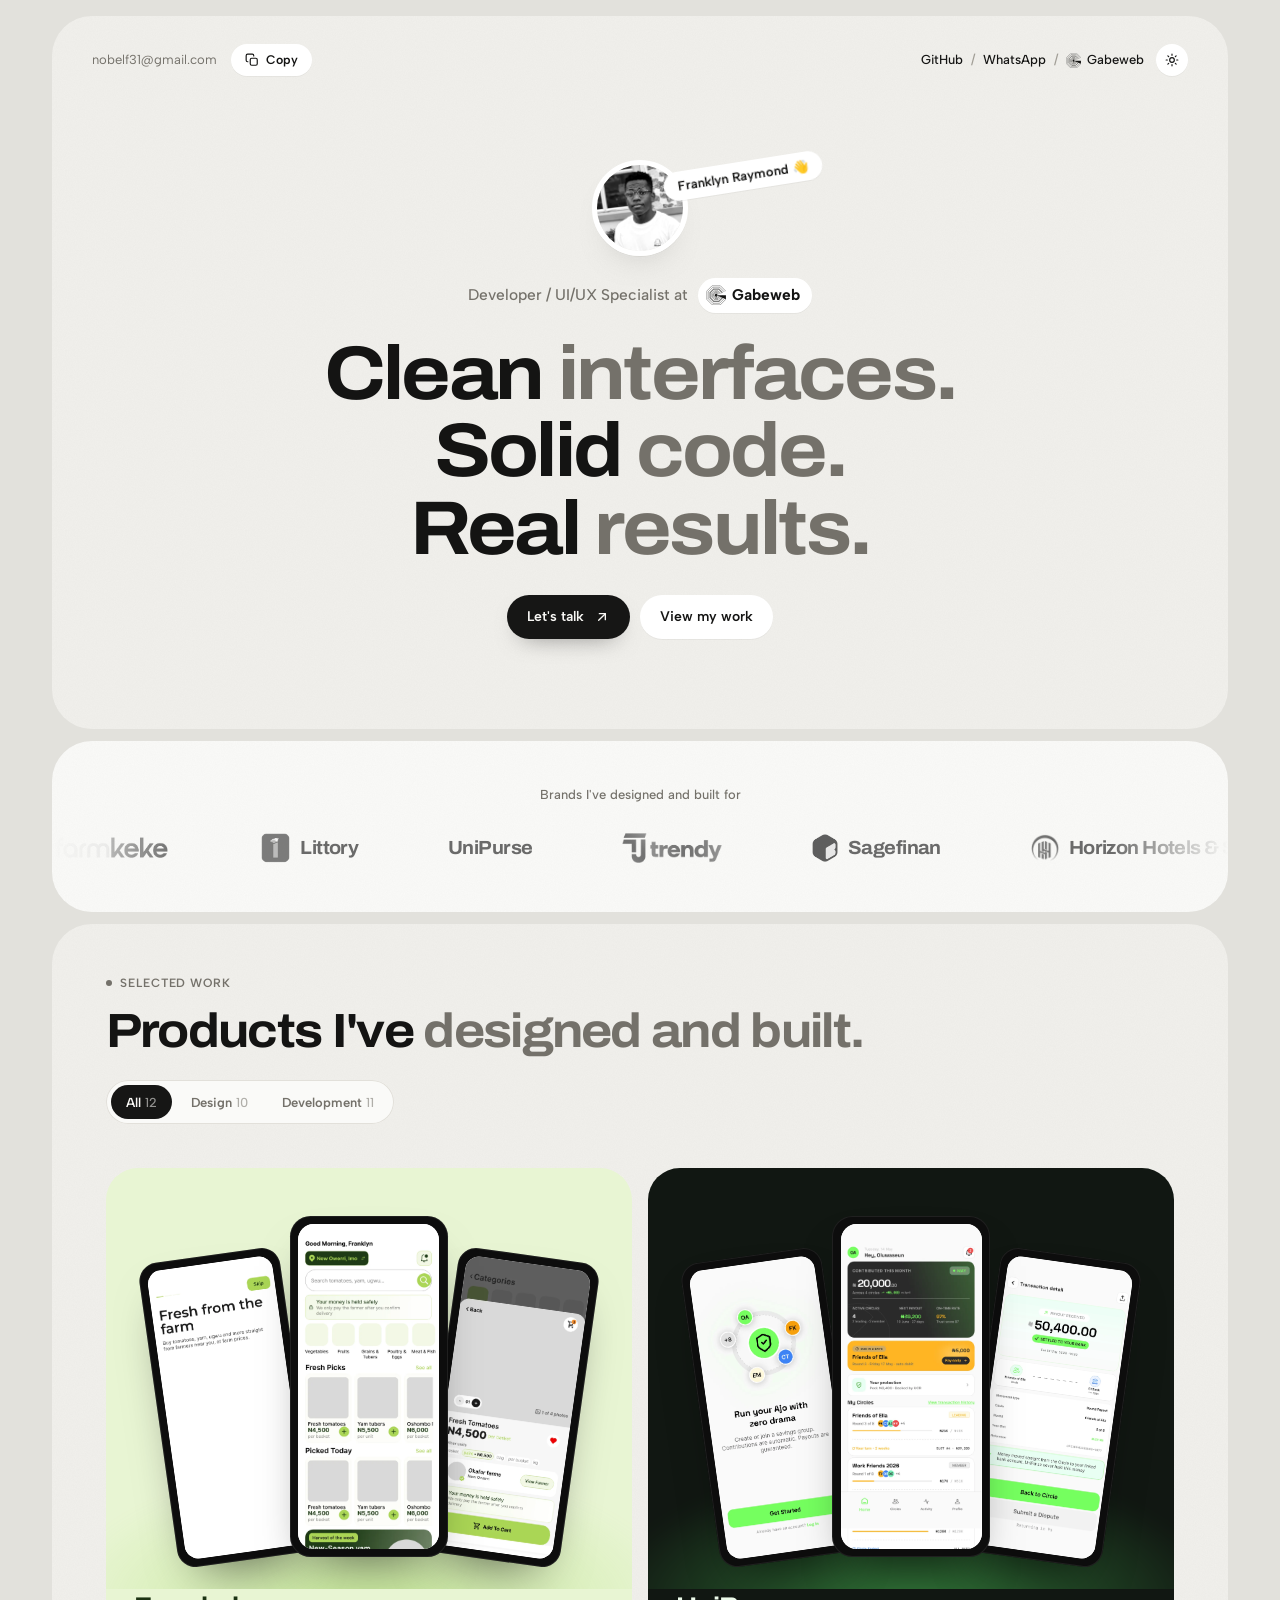
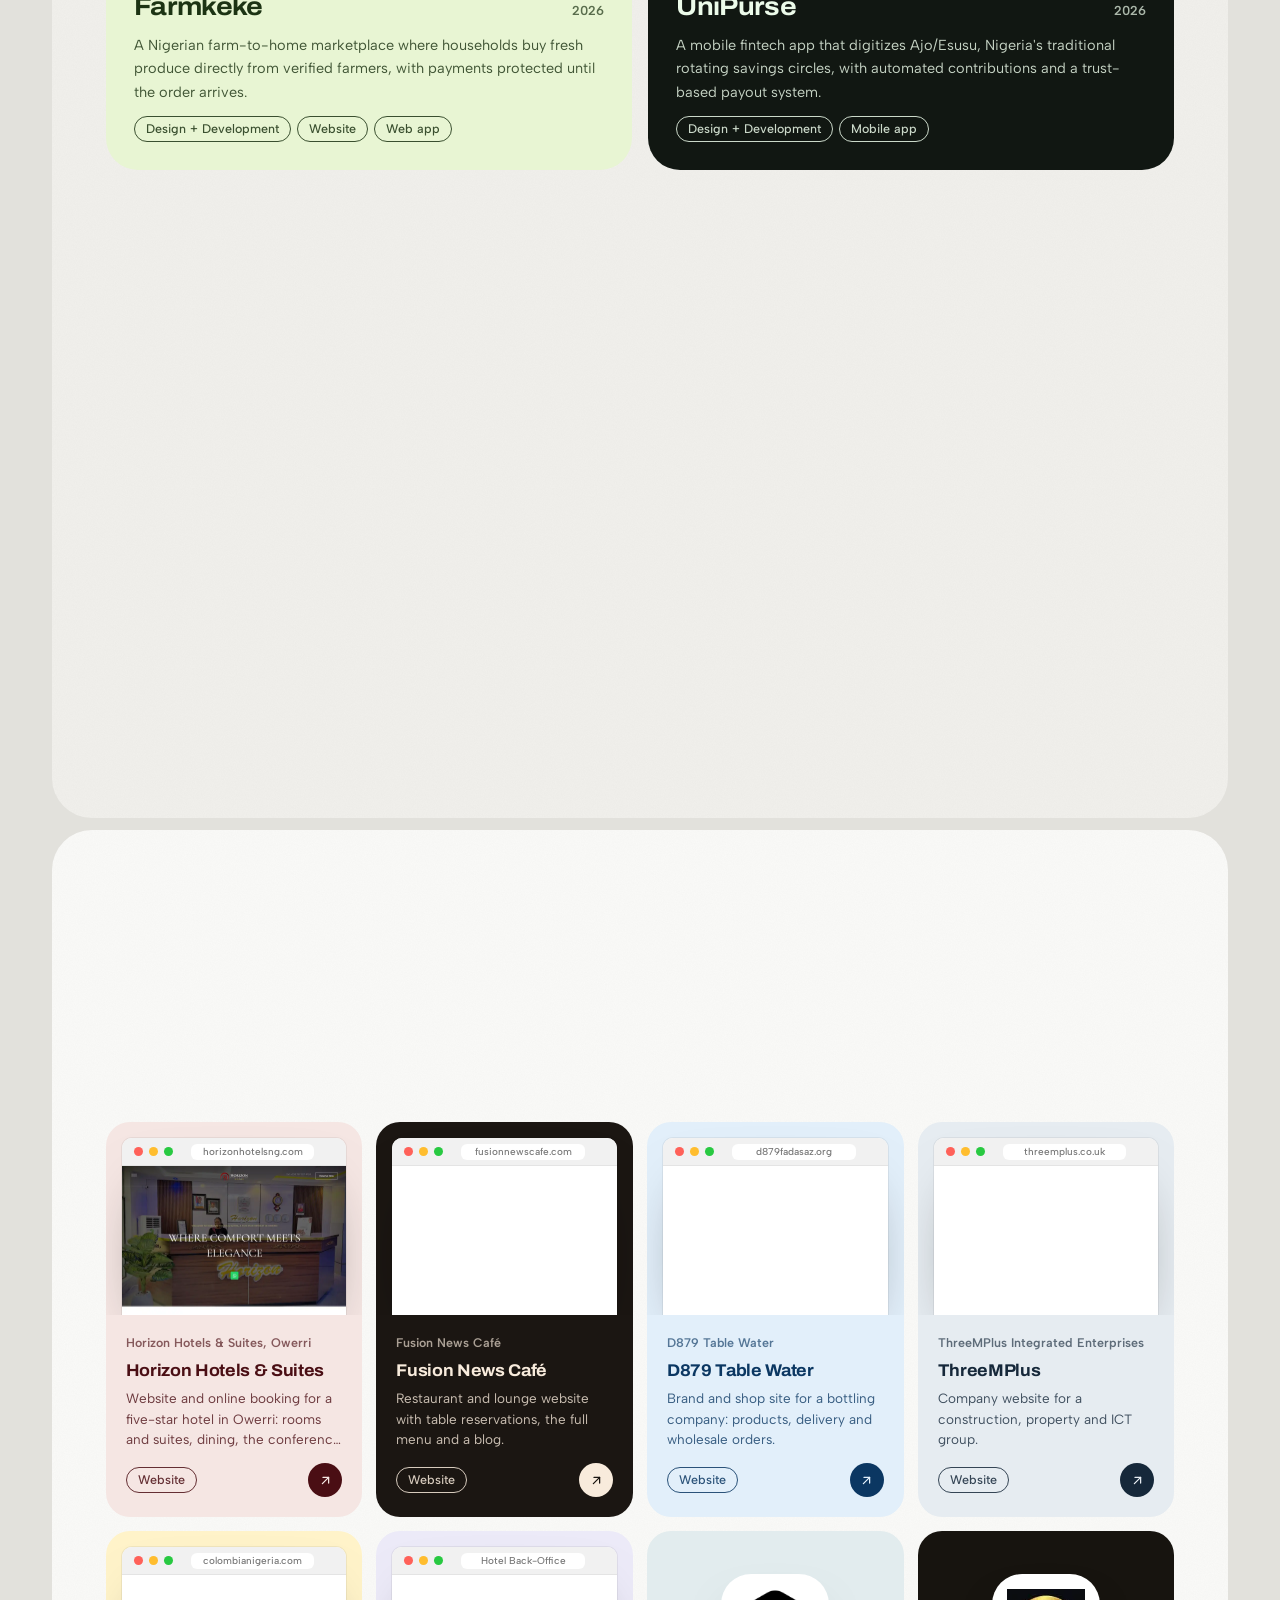
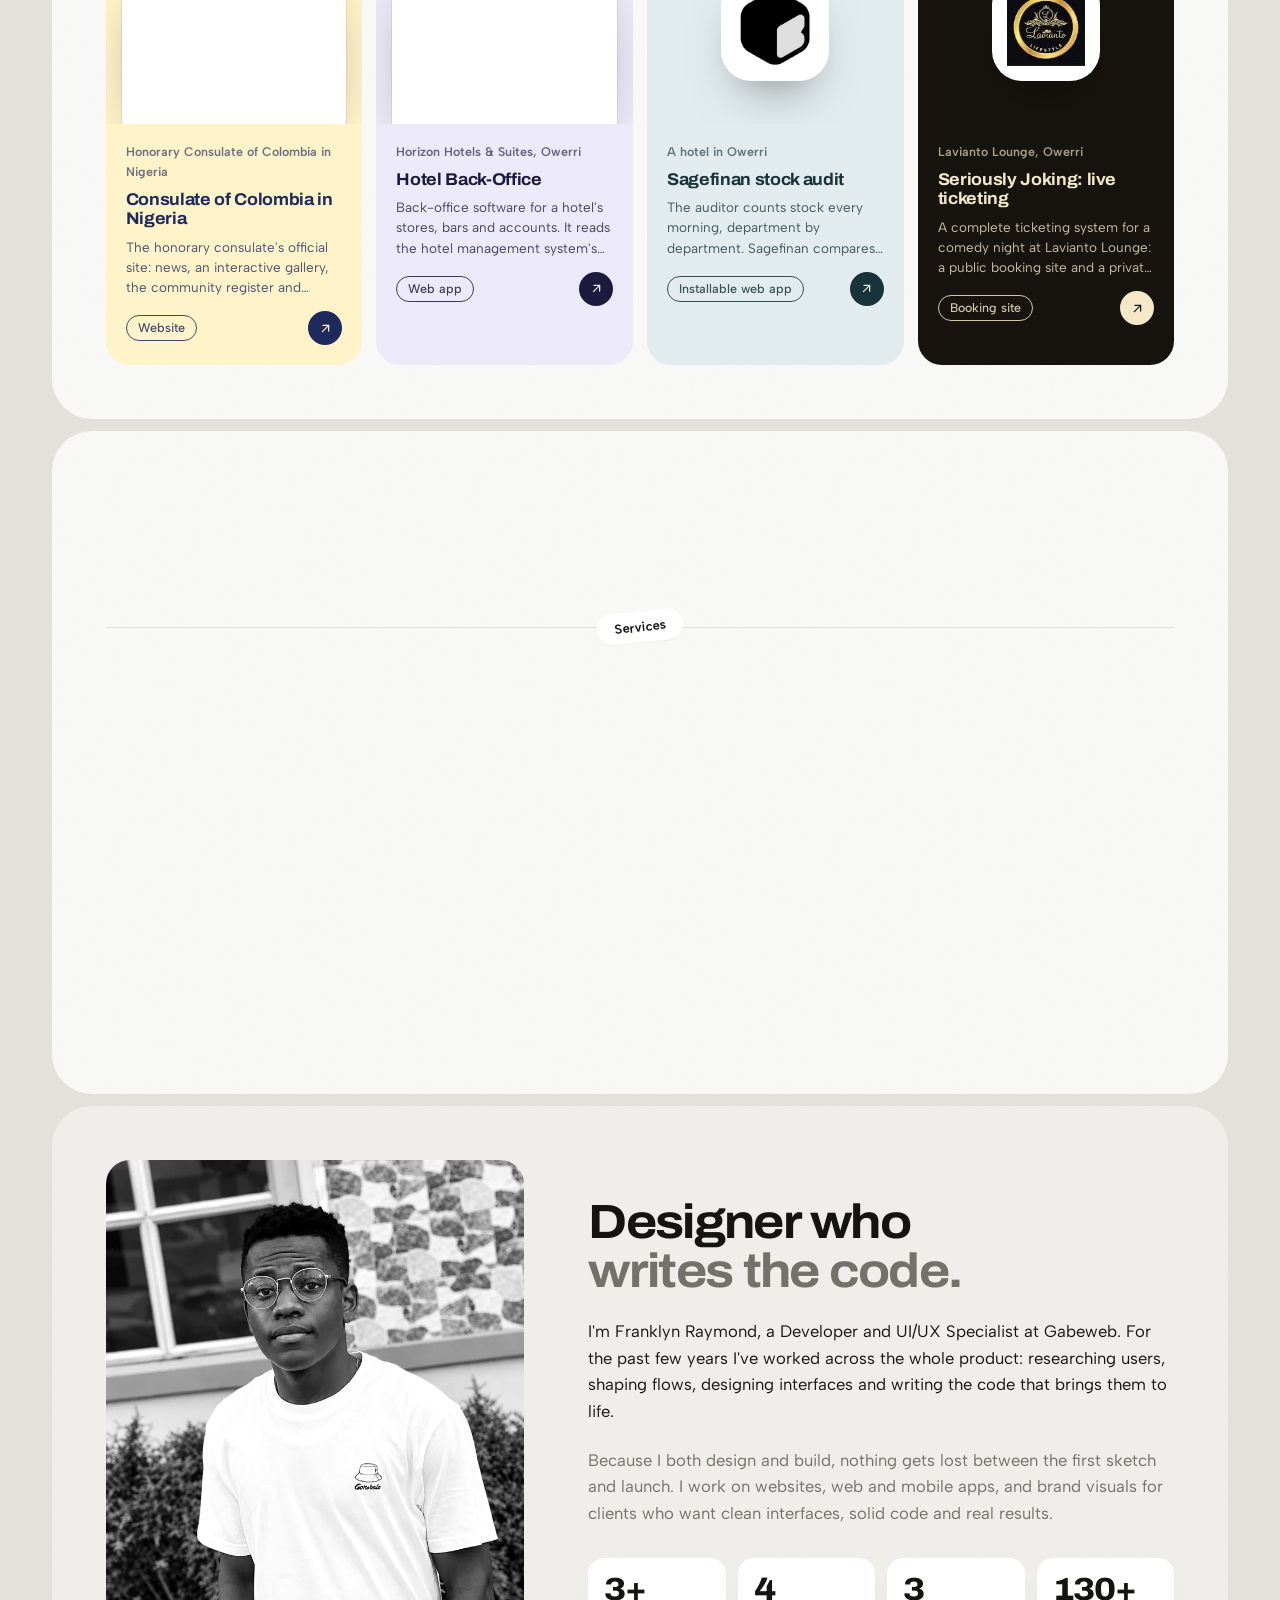
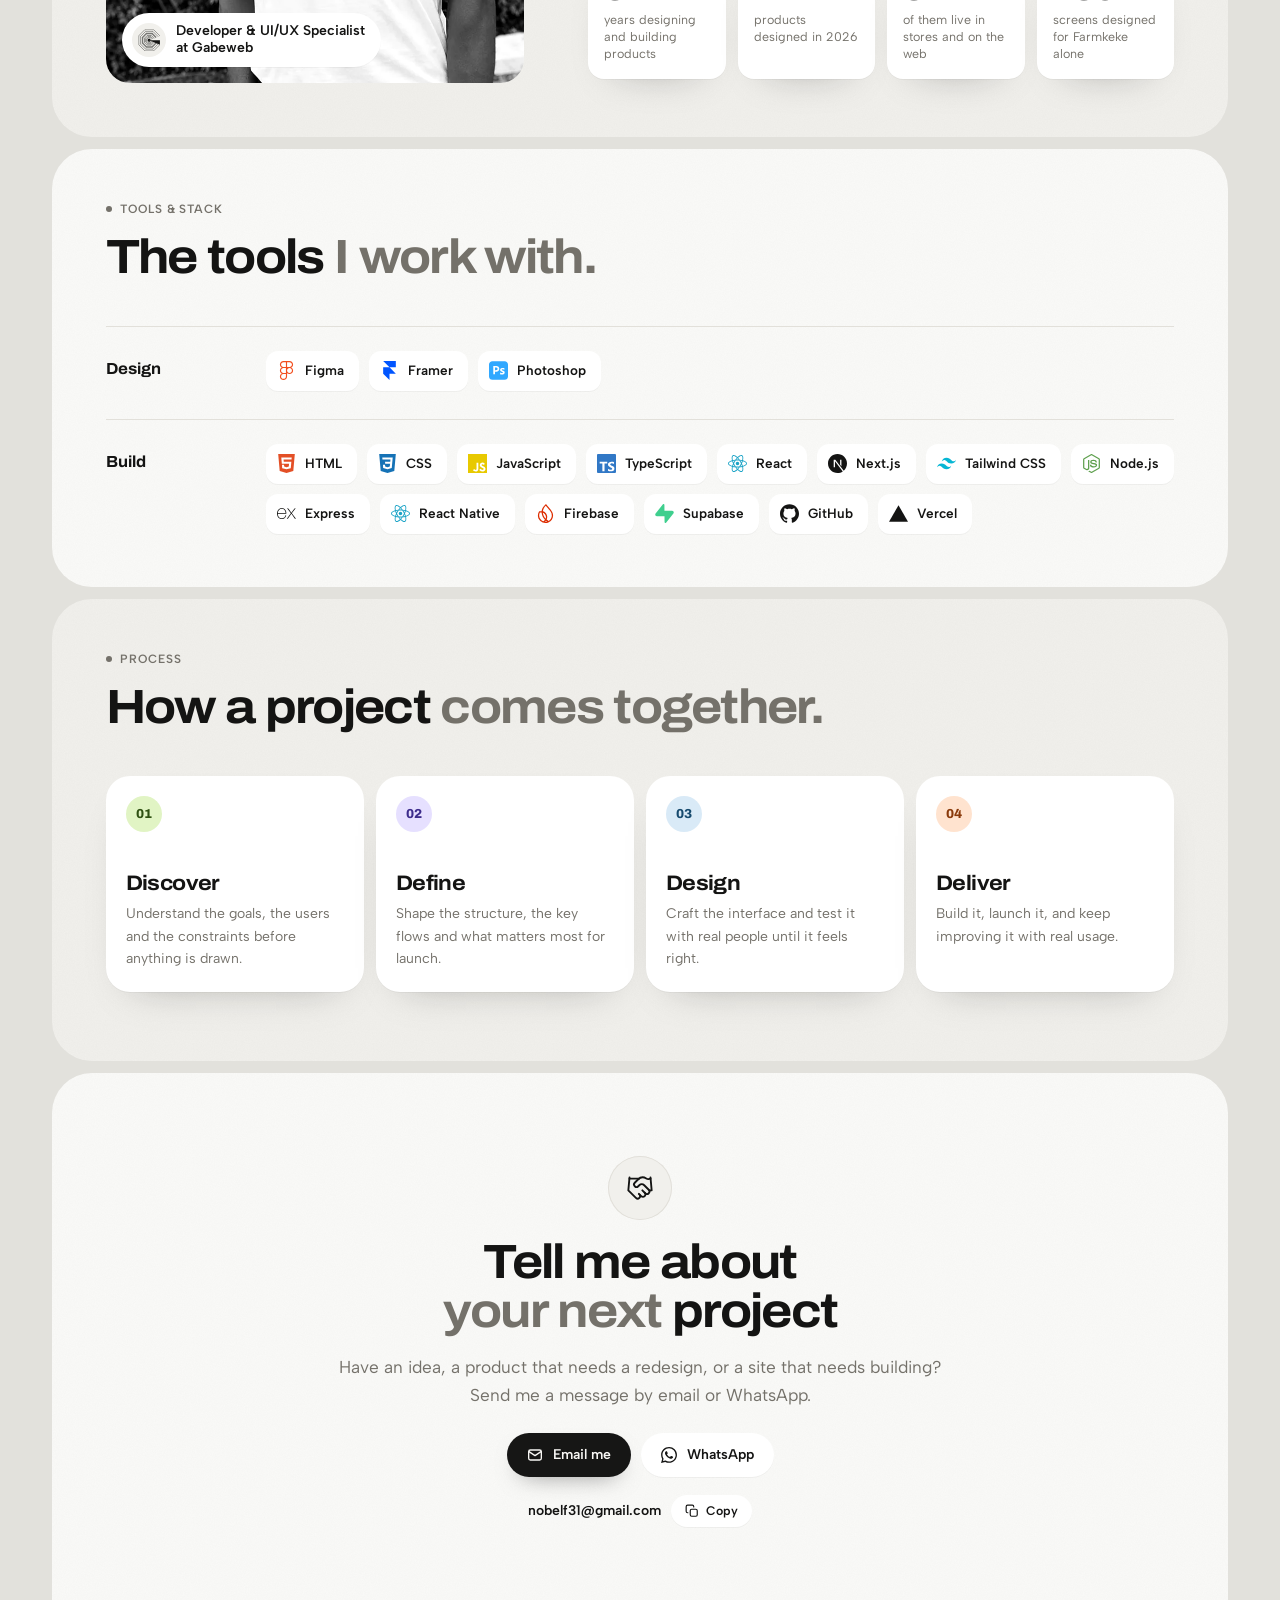
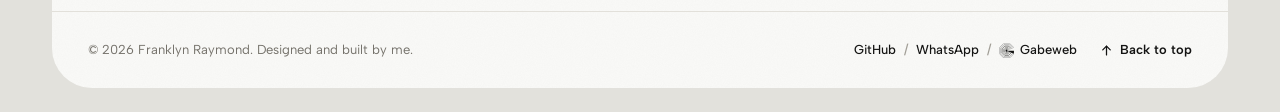
==== commit f84e953d: "Add Google Search Console verification Co-Authored-By: Claude Opus 5.5 <noreply@anthropic.com> Claud" ====
--- a/index.html
+++ b/index.html
@@ -29,6 +29,7 @@
   <meta name="twitter:description" content="Clean interfaces. Solid code. Real results.">
   <meta name="twitter:image" content="https://franklyn.gabeweb.org/assets/img/og.jpg">
   <meta name="author" content="Franklyn Raymond">
+  <meta name="google-site-verification" content="R8RictJON9muQwqE_m1c9qt3ObaUh0ioW_7FxpGgizk">
   <!-- schema:start -->
   <script type="application/ld+json">
 {
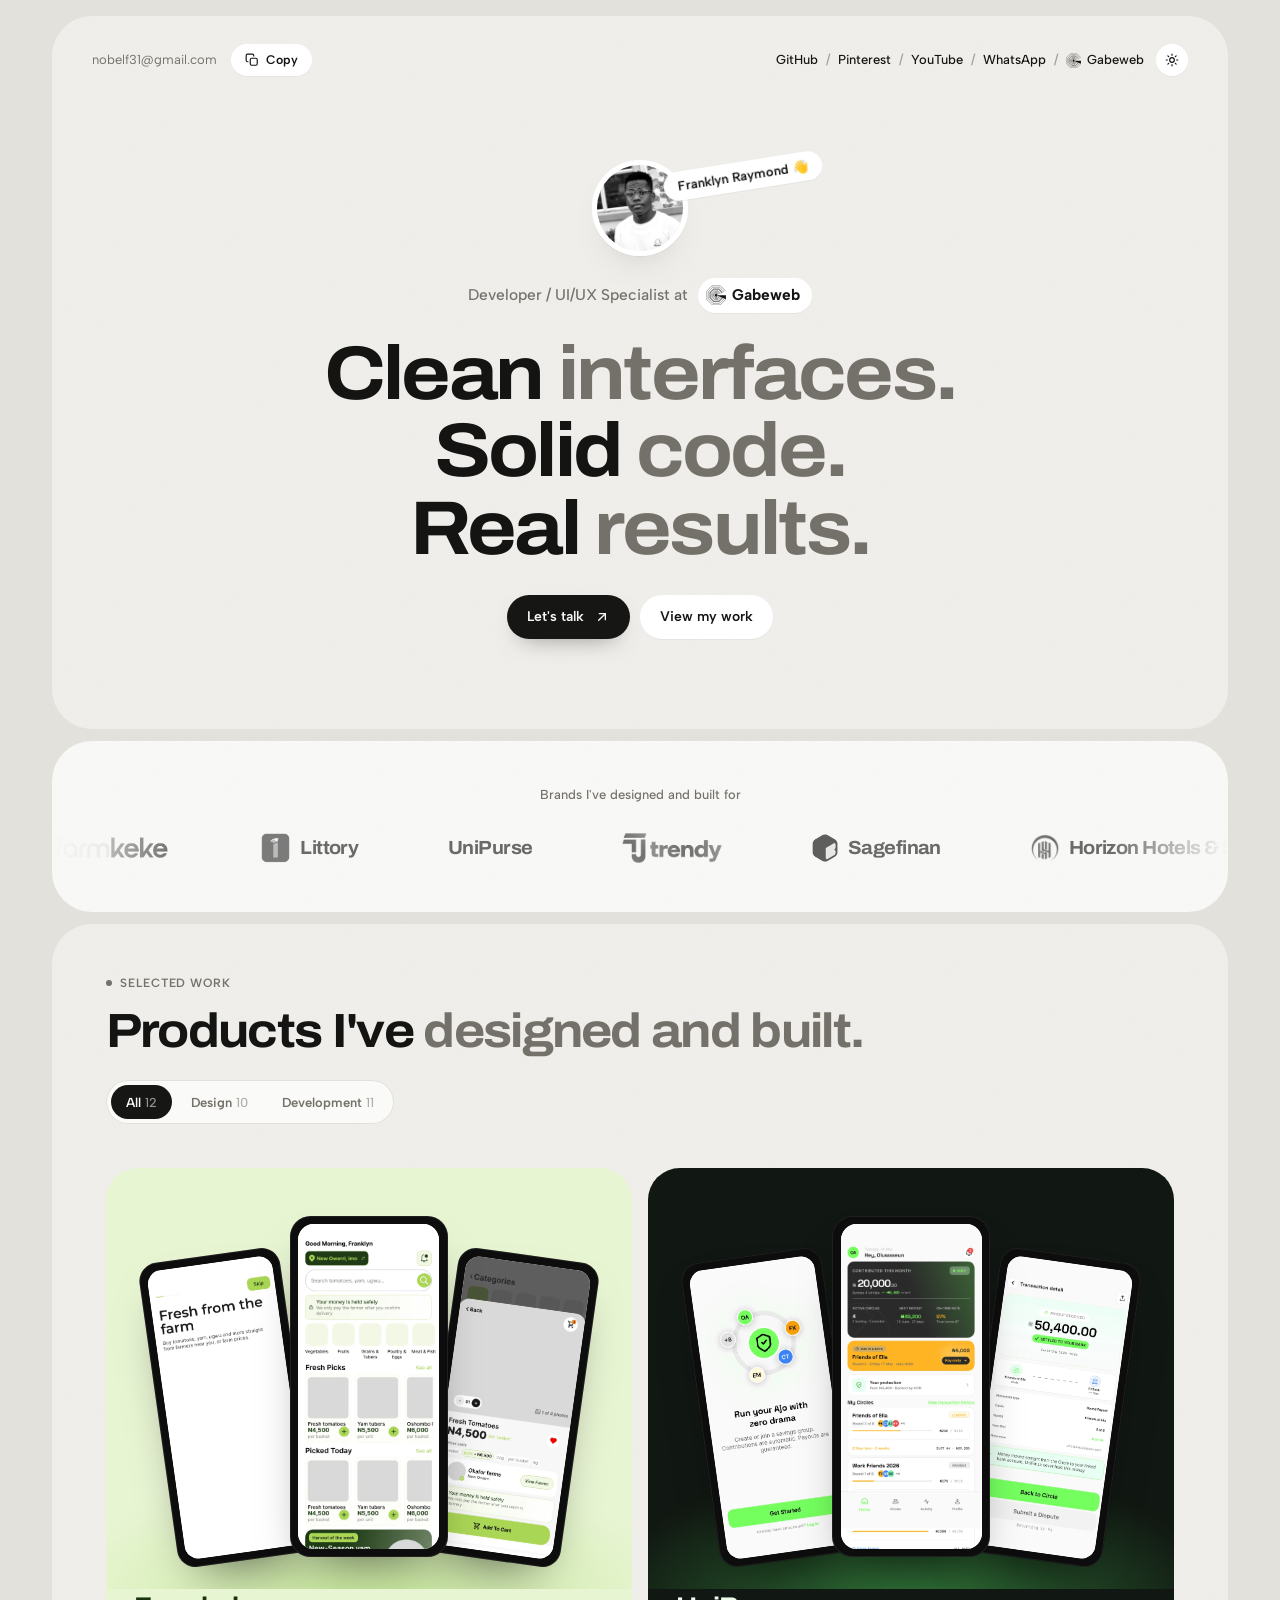
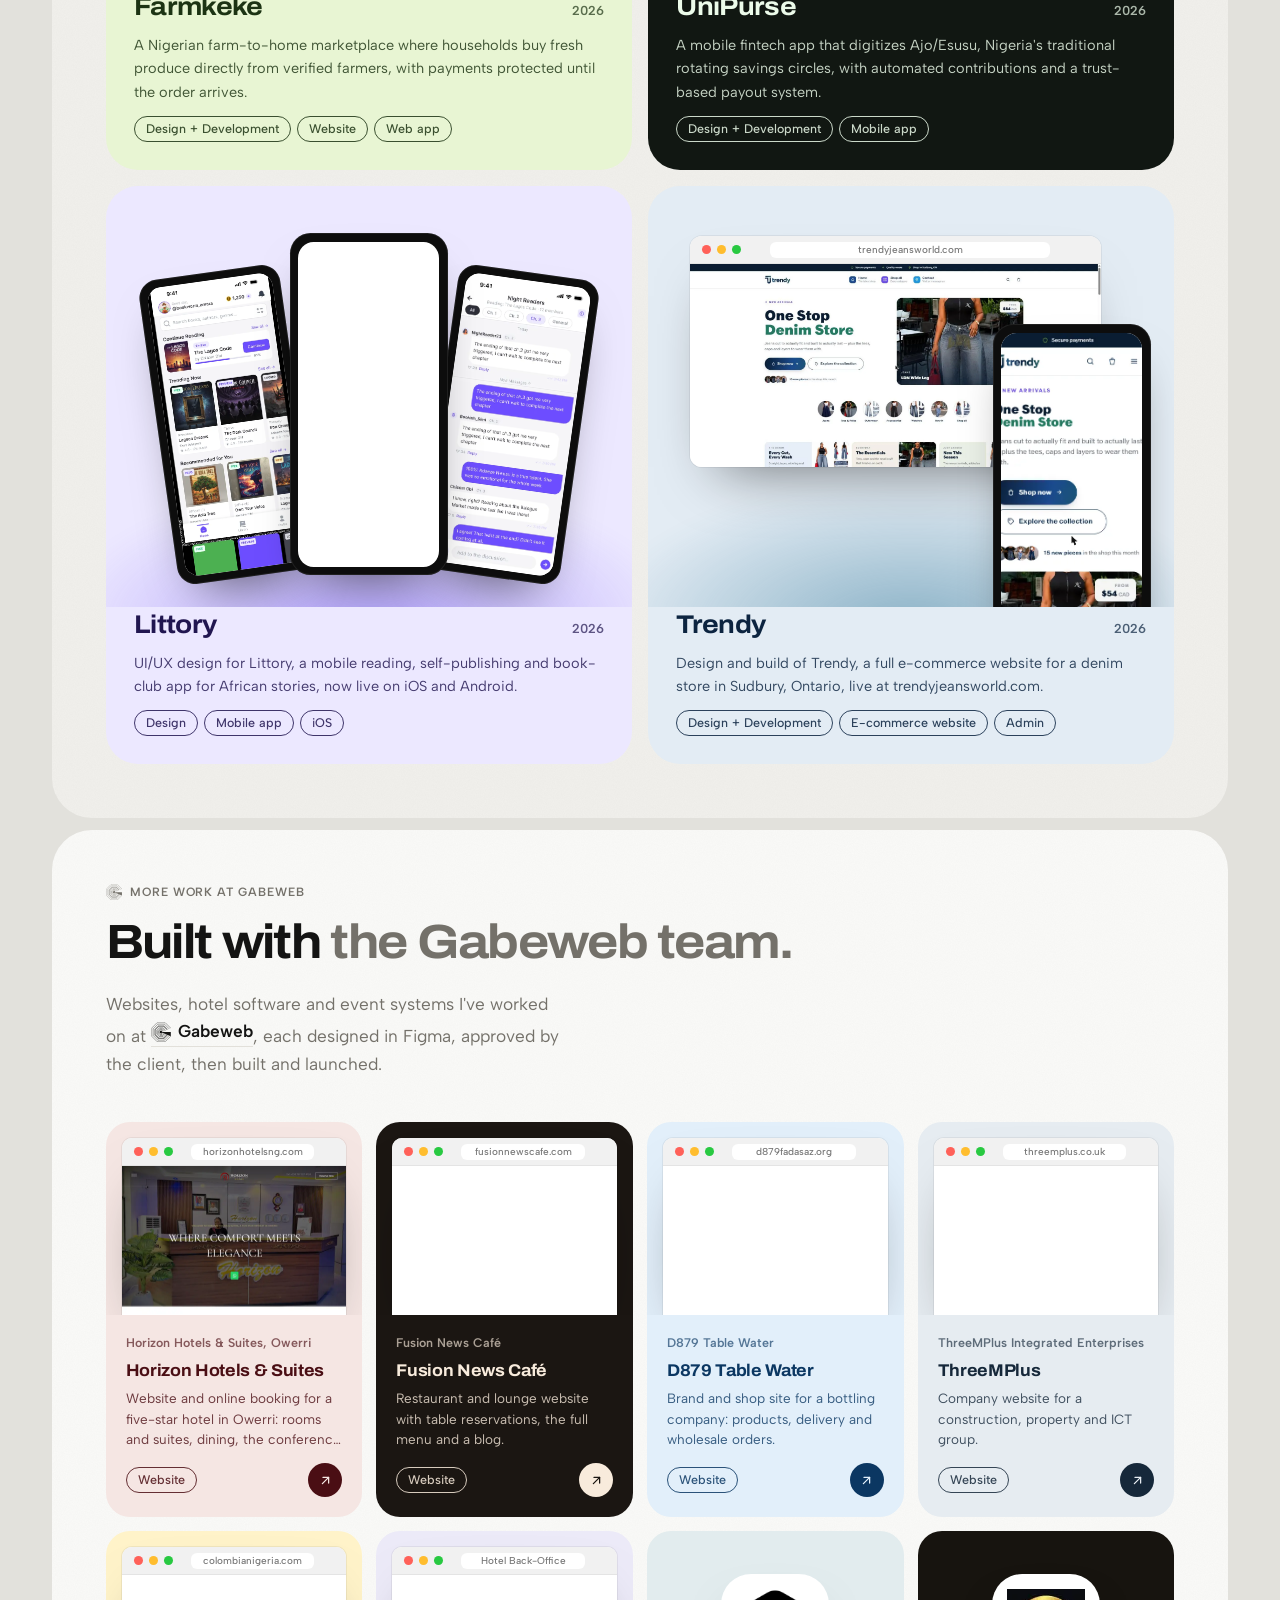
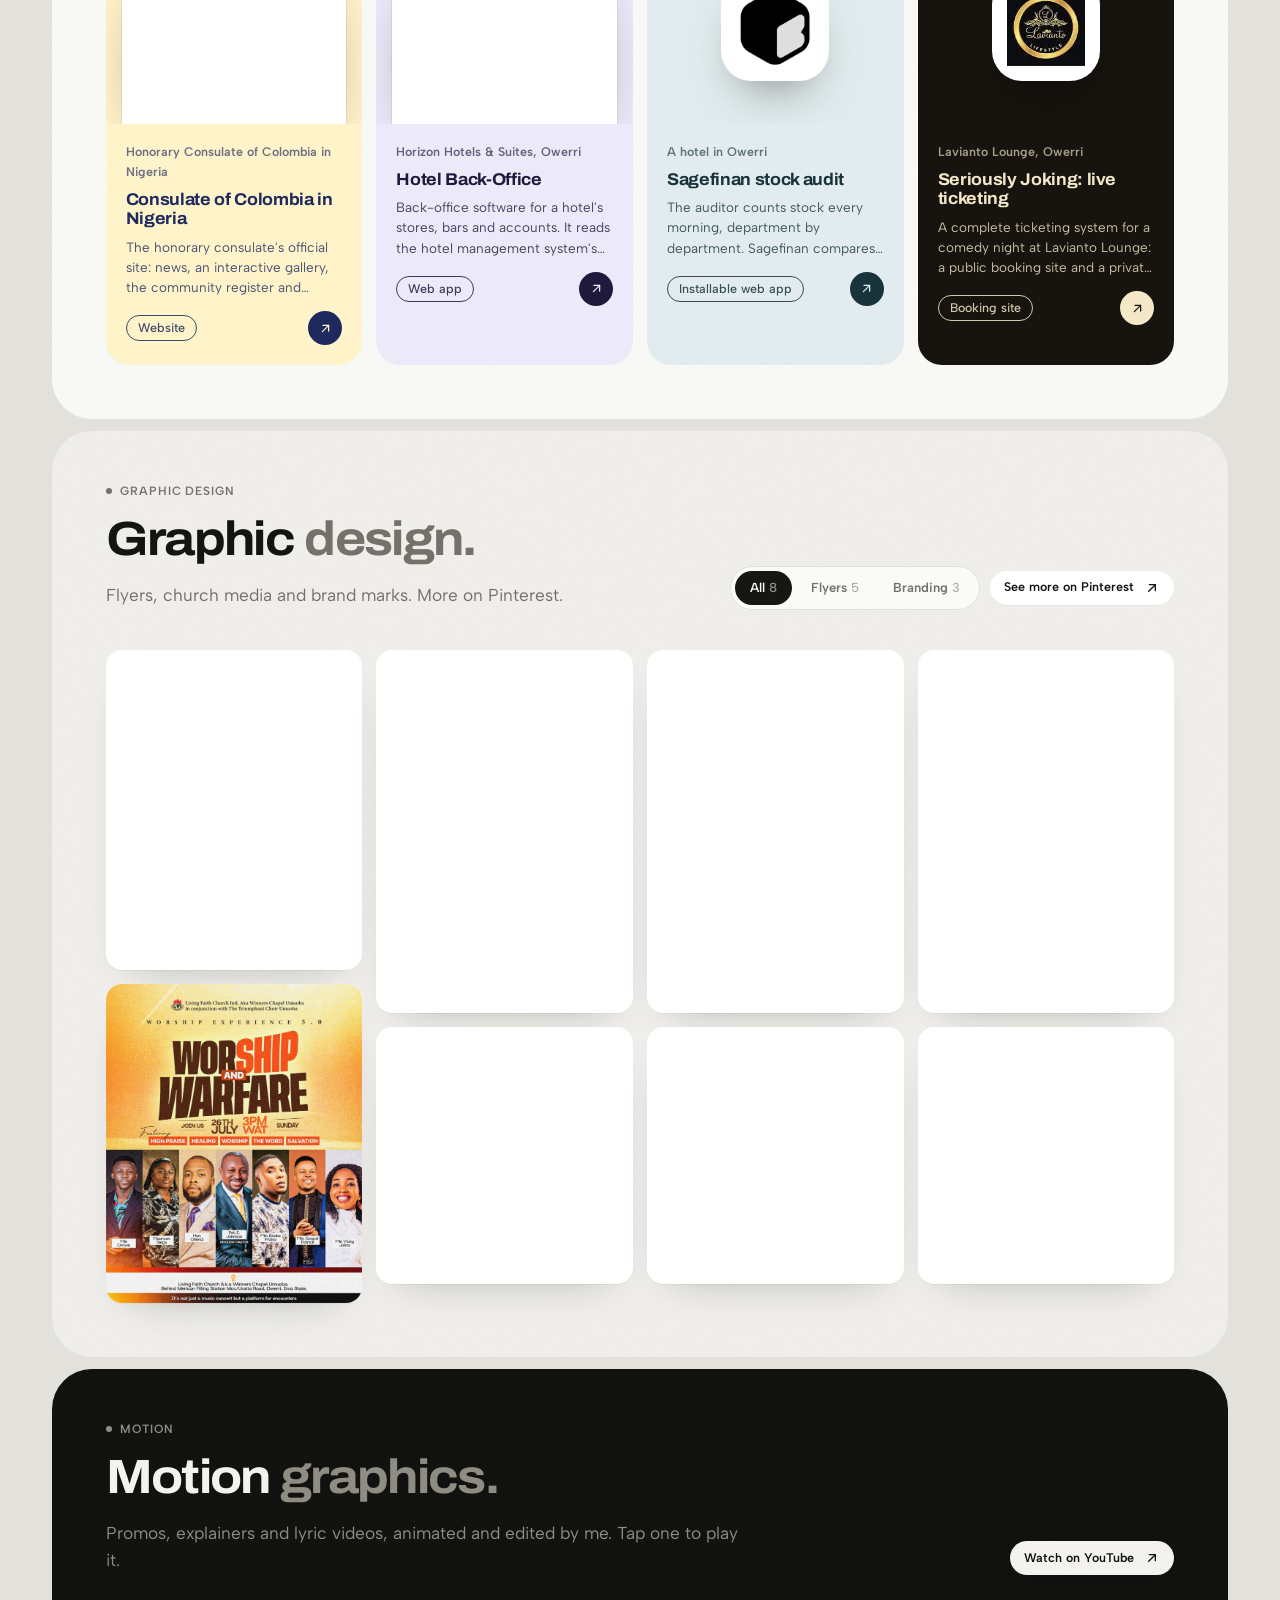
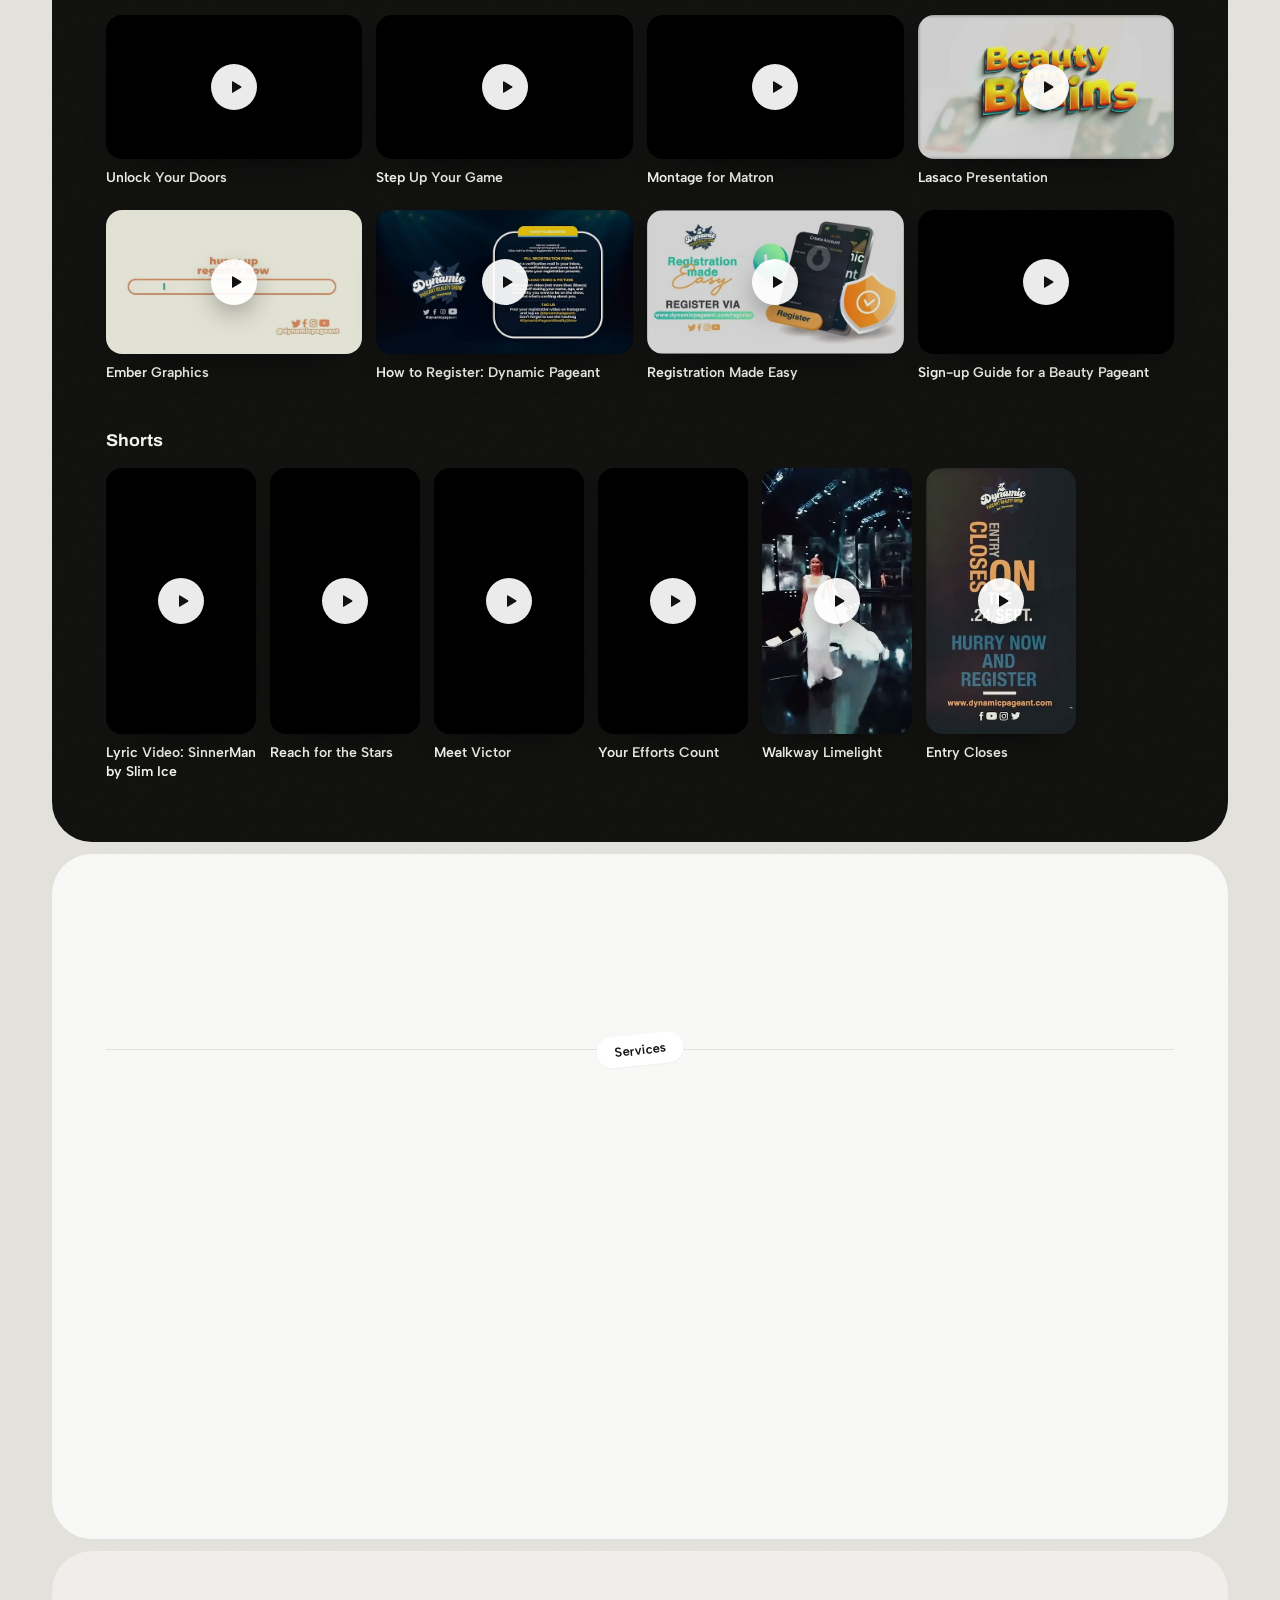
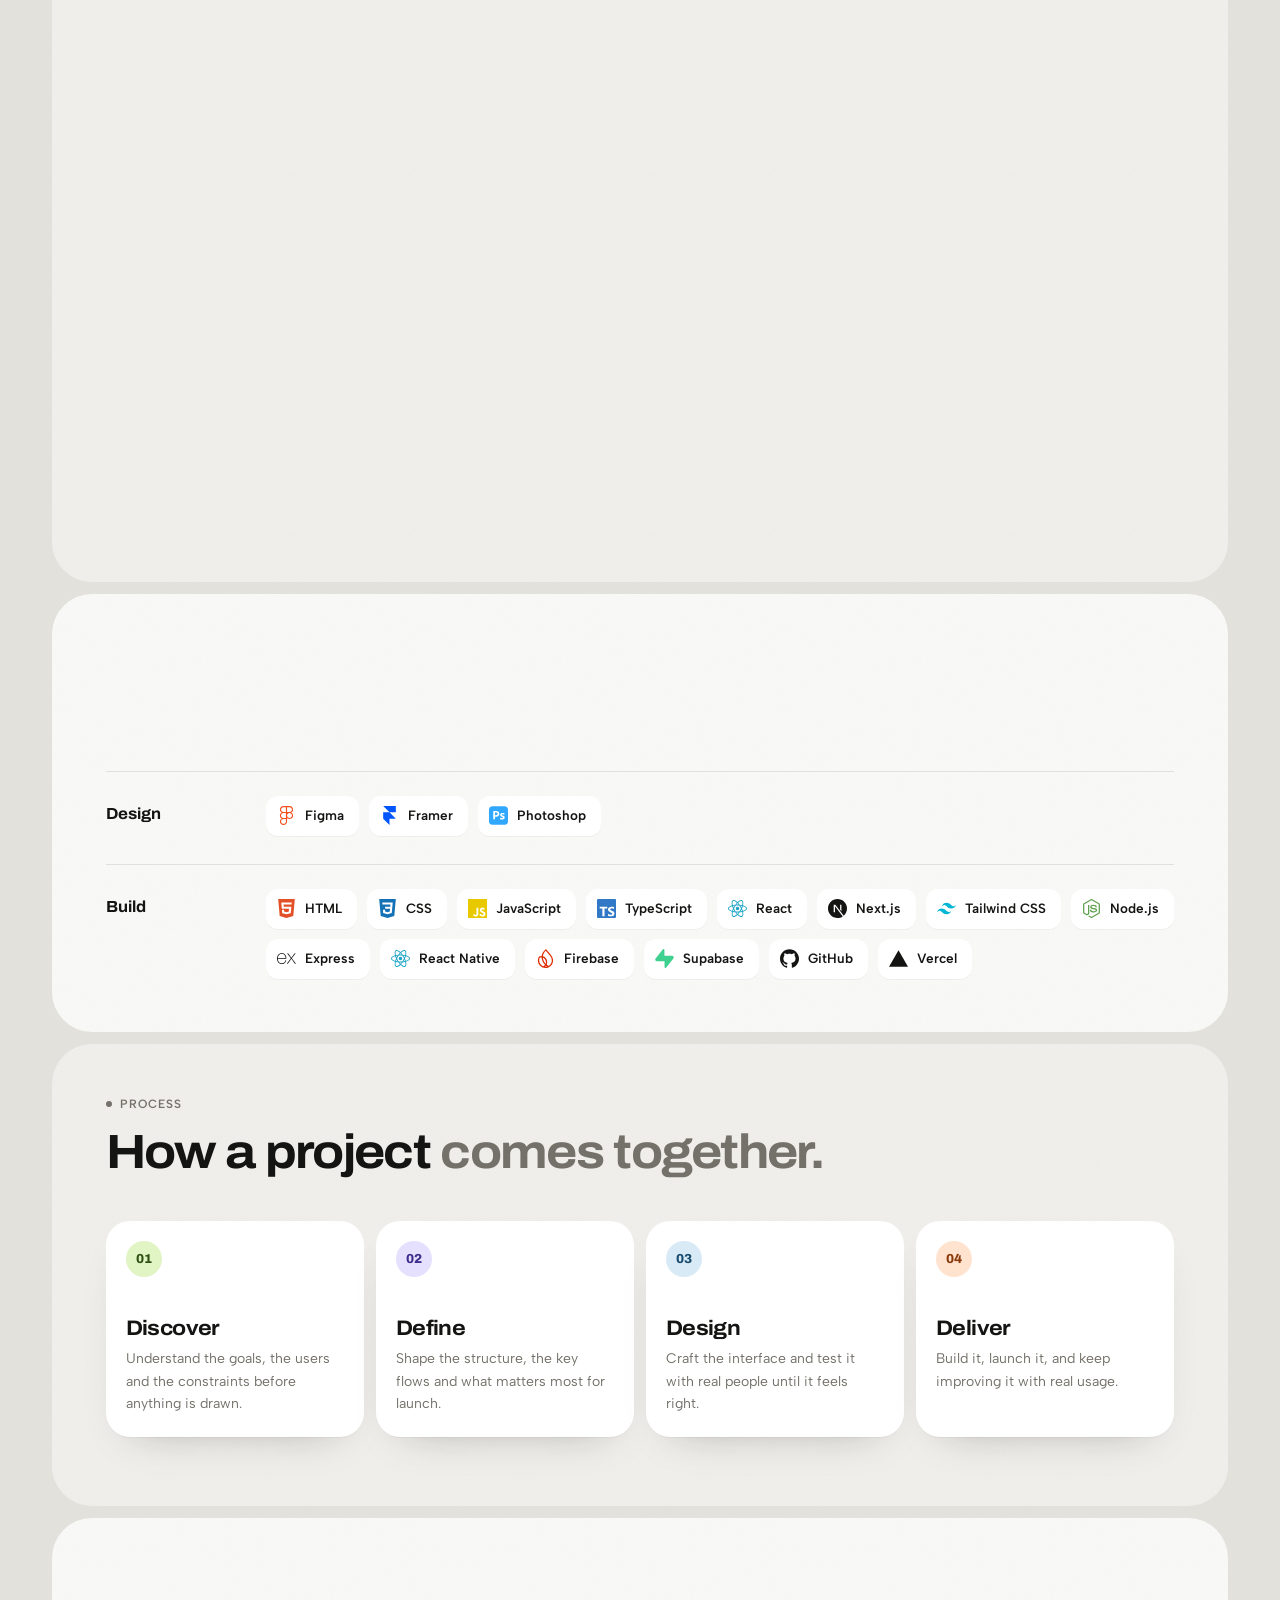
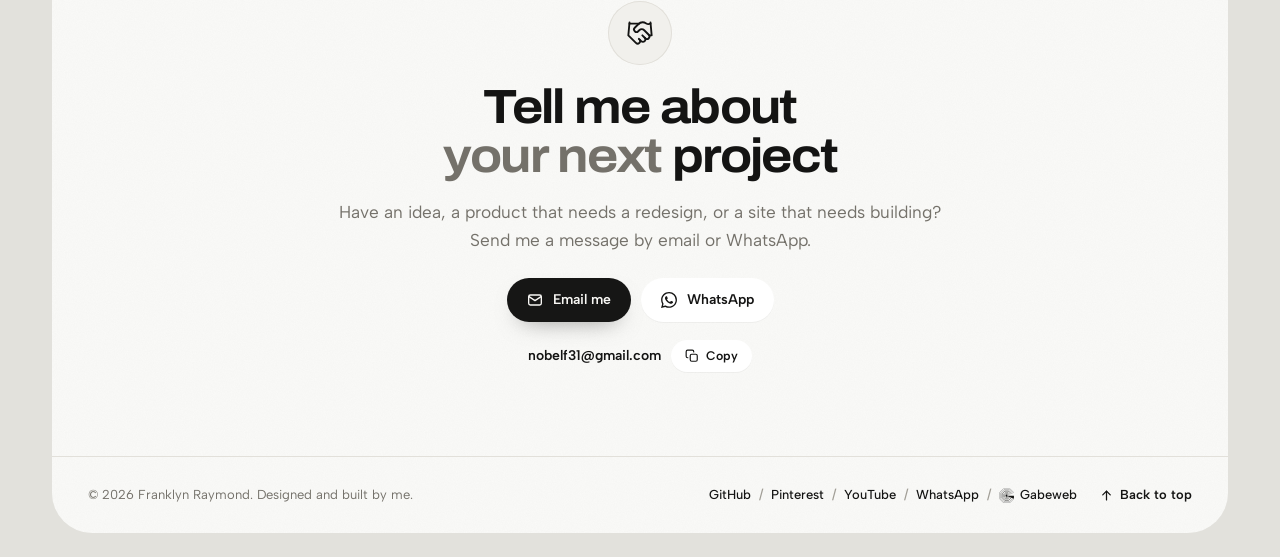
==== commit 0b8a3e0d: "Add graphic design gallery and motion graphics section - Graphic design: Franklyn's 8 own Pinterest " ====
--- a/index.html
+++ b/index.html
@@ -69,7 +69,9 @@
         "url": "https://gabeweb.org"
       },
       "sameAs": [
-        "https://github.com/9inelabs"
+        "https://github.com/9inelabs",
+        "https://www.pinterest.com/franklyncreatives/",
+        "https://www.youtube.com/@innov8persecondips121"
       ],
       "knowsAbout": [
         "UX & UI",
@@ -80,6 +82,8 @@
         "Design Systems",
         "E-commerce",
         "Website Maintenance",
+        "Graphic Design",
+        "Motion Graphics",
         "Figma",
         "Framer",
         "Photoshop",
@@ -131,7 +135,7 @@
         <li><a href="project.html?p=seriously-joking">Seriously Joking: live ticketing</a>: A complete ticketing system for a comedy night at Lavianto Lounge: a public booking site and a private admin dashboard on one backend.</li>
       </ul>
       <h2>Services</h2>
-      <p>UX &amp; UI, Web &amp; Mobile App, Design &amp; Creative, Development, Branding &amp; Identity, Design Systems, E-commerce, Website Maintenance.</p>
+      <p>UX &amp; UI, Web &amp; Mobile App, Design &amp; Creative, Development, Branding &amp; Identity, Design Systems, E-commerce, Website Maintenance, Graphic Design, Motion Graphics.</p>
       <h2>Contact</h2>
       <p>Email <a href="mailto:nobelf31@gmail.com">nobelf31@gmail.com</a> or message on <a href="https://wa.me/2347037403346">WhatsApp</a>.</p>
     </div>
--- a/assets/css/style.css
+++ b/assets/css/style.css
@@ -338,8 +338,56 @@
 .work-card:hover .web-stack .browser { transform: translateY(-3%); }
 .work-card:hover .web-stack .phone { transform: rotate(0deg) translateY(-8%); }
 
+/* ---------- graphic design ---------- */
+.head-actions { display: flex; align-items: center; gap: 10px; flex-wrap: wrap; }
+.masonry { columns: 4 220px; column-gap: 14px; margin-top: clamp(24px, 3.5vw, 40px); }
+.design {
+  position: relative; display: block; width: 100%; margin: 0 0 14px; padding: 0; border: 0; cursor: zoom-in;
+  break-inside: avoid; border-radius: var(--r-md); overflow: hidden; background: var(--surface); box-shadow: var(--shadow);
+}
+.design[hidden] { display: none; }
+.design img { width: 100%; height: auto; transition: transform .9s var(--ease); }
+.design:hover img { transform: scale(1.04); }
+.design__cap {
+  position: absolute; inset: auto 0 0 0; display: grid; gap: 2px; padding: 28px 14px 12px; text-align: left; color: #fff;
+  background: linear-gradient(to top, rgba(0, 0, 0, .72), transparent); font-size: 12.5px;
+  opacity: 0; transform: translateY(8px); transition: opacity .4s var(--ease), transform .4s var(--ease);
+}
+.design__cap b { font-size: 14px; font-weight: 600; }
+.design__cap span { opacity: .75; }
+.design:hover .design__cap, .design:focus-visible .design__cap { opacity: 1; transform: none; }
+@media (hover: none) { .design__cap { opacity: 1; transform: none; } }
+
+/* ---------- motion ---------- */
+.panel--cinema {
+  --panel: #0f0f0e; --panel-2: #0f0f0e; --surface: #1d1d1b; --ink: #f3f2ee; --ink-2: #8f8c84; --ink-3: #5f5d58; --line: #2a2926;
+  --btn: #f3f2ee; --btn-ink: #121211;
+  background: #0f0f0e; color: var(--ink);
+}
+.panel--cinema::after { mix-blend-mode: screen; opacity: .16; }
+.panel--cinema .lede { color: var(--ink-2); }
+.reel-grid { display: grid; grid-template-columns: repeat(4, minmax(0, 1fr)); gap: 22px 14px; margin-top: clamp(24px, 3.5vw, 40px); }
+.reel-sub { margin: clamp(32px, 4vw, 48px) 0 0; font: 700 17px/1.2 var(--display); font-stretch: 105%; color: var(--ink); }
+.reel-row { display: grid; grid-auto-flow: column; grid-auto-columns: minmax(150px, 1fr); gap: 14px; margin-top: 16px; overflow-x: auto; scroll-snap-type: x mandatory; padding-bottom: 6px; scrollbar-width: thin; }
+.reel { display: grid; gap: 10px; align-content: start; padding: 0; border: 0; background: none; color: inherit; text-align: left; cursor: pointer; scroll-snap-align: start; }
+.reel__thumb { position: relative; display: block; border-radius: var(--r-md); overflow: hidden; background: #000; aspect-ratio: 16 / 9; box-shadow: 0 18px 40px -26px rgba(0, 0, 0, .9); }
+.reel--short .reel__thumb { aspect-ratio: 9 / 16; }
+.reel__thumb img { width: 100%; height: 100%; object-fit: cover; transition: transform .9s var(--ease), opacity .4s; opacity: .9; }
+.reel:hover .reel__thumb img { transform: scale(1.05); opacity: 1; }
+.reel__play {
+  position: absolute; left: 50%; top: 50%; width: 46px; height: 46px; margin: -23px 0 0 -23px; border-radius: 50%;
+  display: grid; place-items: center; background: rgba(255, 255, 255, .92); color: #111;
+  box-shadow: 0 10px 30px -8px rgba(0, 0, 0, .6); transition: transform .45s var(--ease);
+}
+.reel__play svg { width: 18px; height: 18px; margin-left: 2px; }
+.reel:hover .reel__play { transform: scale(1.12); }
+.reel__title { font-size: 14px; font-weight: 600; line-height: 1.35; }
+.reel-more { flex: none; }
+.lightbox__video { width: min(100%, calc((100vh - 140px) * var(--ratio))); aspect-ratio: var(--ratio); margin: auto; border-radius: 14px; overflow: hidden; background: #000; }
+.lightbox__video iframe { width: 100%; height: 100%; border: 0; display: block; }
+
 /* ---------- services ---------- */
-.services { display: grid; grid-template-columns: repeat(4, minmax(0, 1fr)); gap: clamp(28px, 3vw, 44px) clamp(20px, 2.6vw, 36px); }
+.services { display: grid; grid-template-columns: repeat(5, minmax(0, 1fr)); gap: clamp(28px, 3vw, 44px) clamp(20px, 2.6vw, 36px); }
 .service { display: grid; gap: 12px; align-content: start; }
 .service__icon {
   width: 46px; height: 46px; border-radius: 14px; display: grid; place-items: center;
@@ -528,7 +576,11 @@
 .toast.show { opacity: 1; transform: translate(-50%, 0); }
 
 /* ---------- responsive ---------- */
+@media (max-width: 1180px) {
+  .services { grid-template-columns: repeat(2, minmax(0, 1fr)); }
+}
 @media (max-width: 1000px) {
+  .reel-grid { grid-template-columns: repeat(2, minmax(0, 1fr)); }
   .mini-grid { grid-template-columns: repeat(2, minmax(0, 1fr)); }
   .services { grid-template-columns: repeat(2, minmax(0, 1fr)); }
   .process { grid-template-columns: repeat(2, minmax(0, 1fr)); }
@@ -552,6 +604,11 @@
 }
 @media (max-width: 520px) {
   .mini-grid { grid-template-columns: 1fr; }
+  .masonry { columns: 2; column-gap: 10px; }
+  .design { margin-bottom: 10px; }
+  .reel-grid { gap: 16px 10px; }
+  .reel-row { grid-auto-columns: 42%; }
+  .reel__title { font-size: 13px; }
   .services, .process { grid-template-columns: 1fr; }
   .step { min-height: 0; }
   .step h3 { padding-top: 20px; }
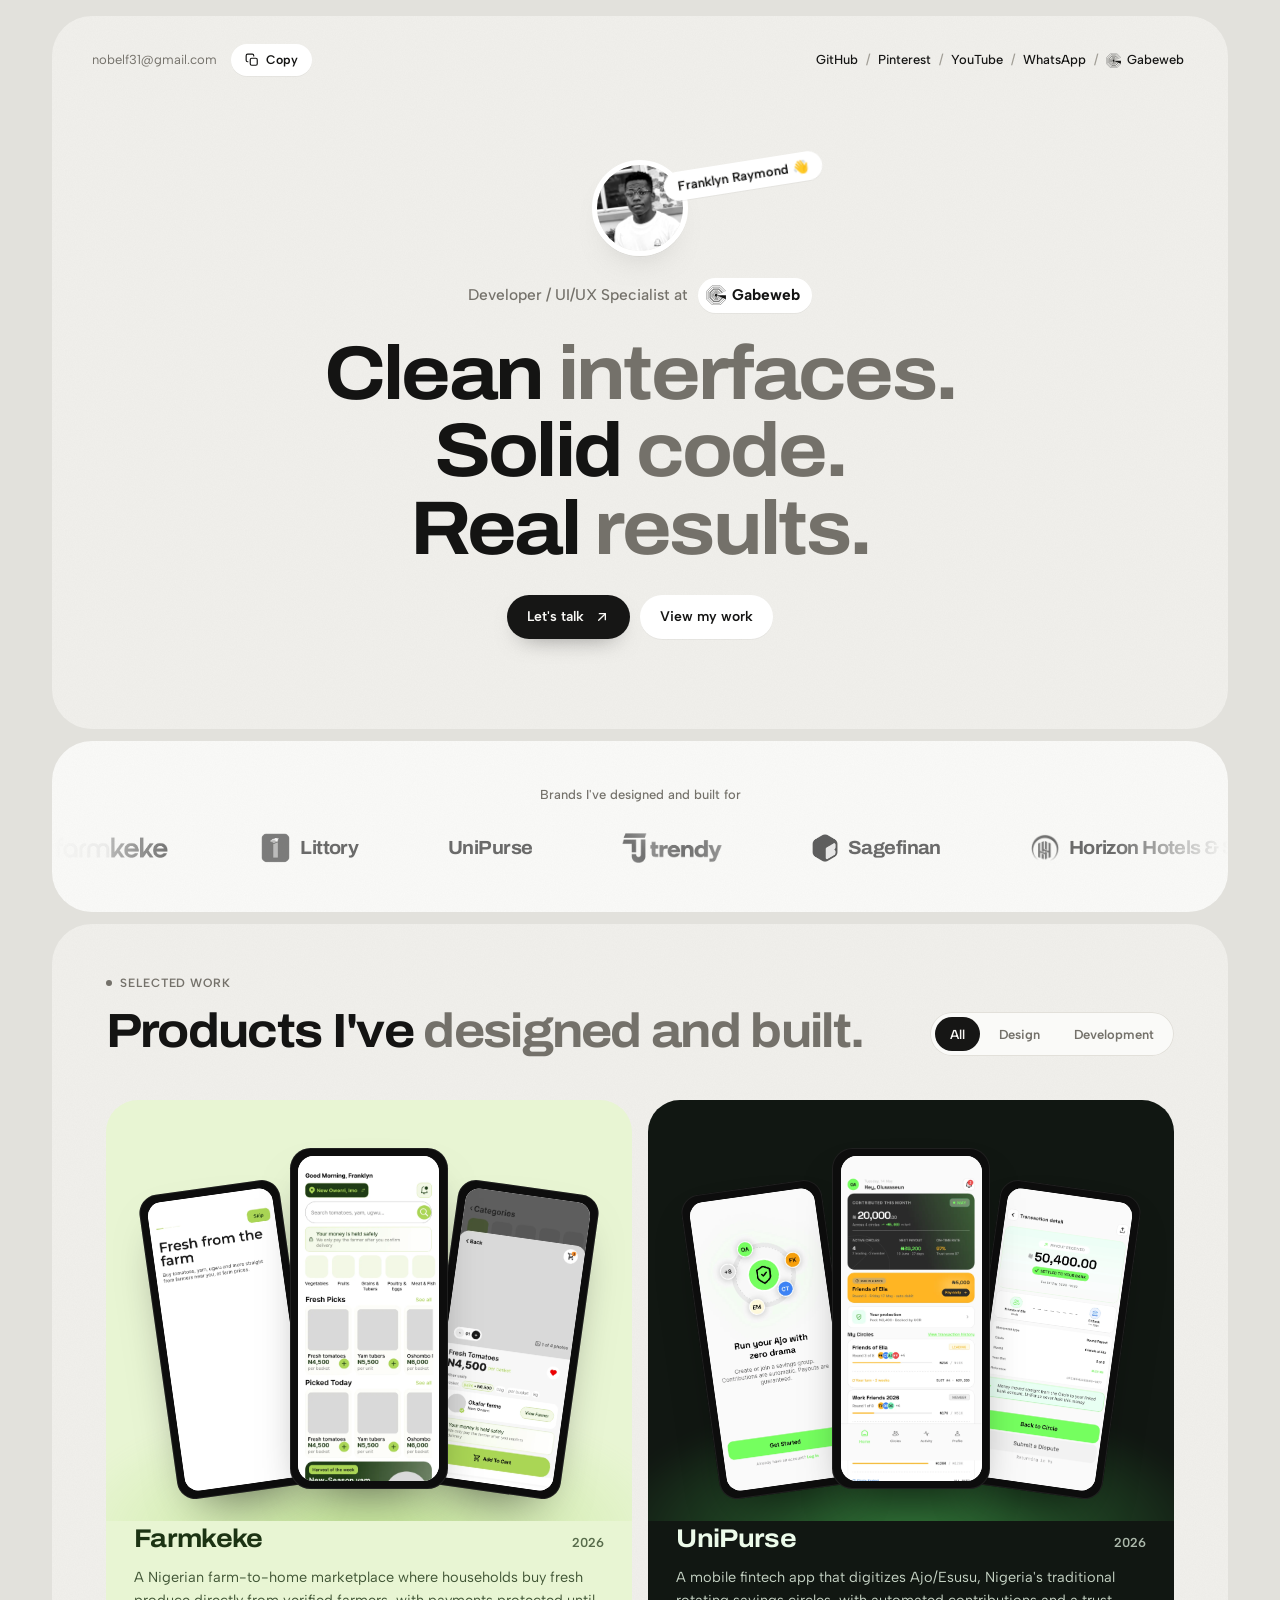
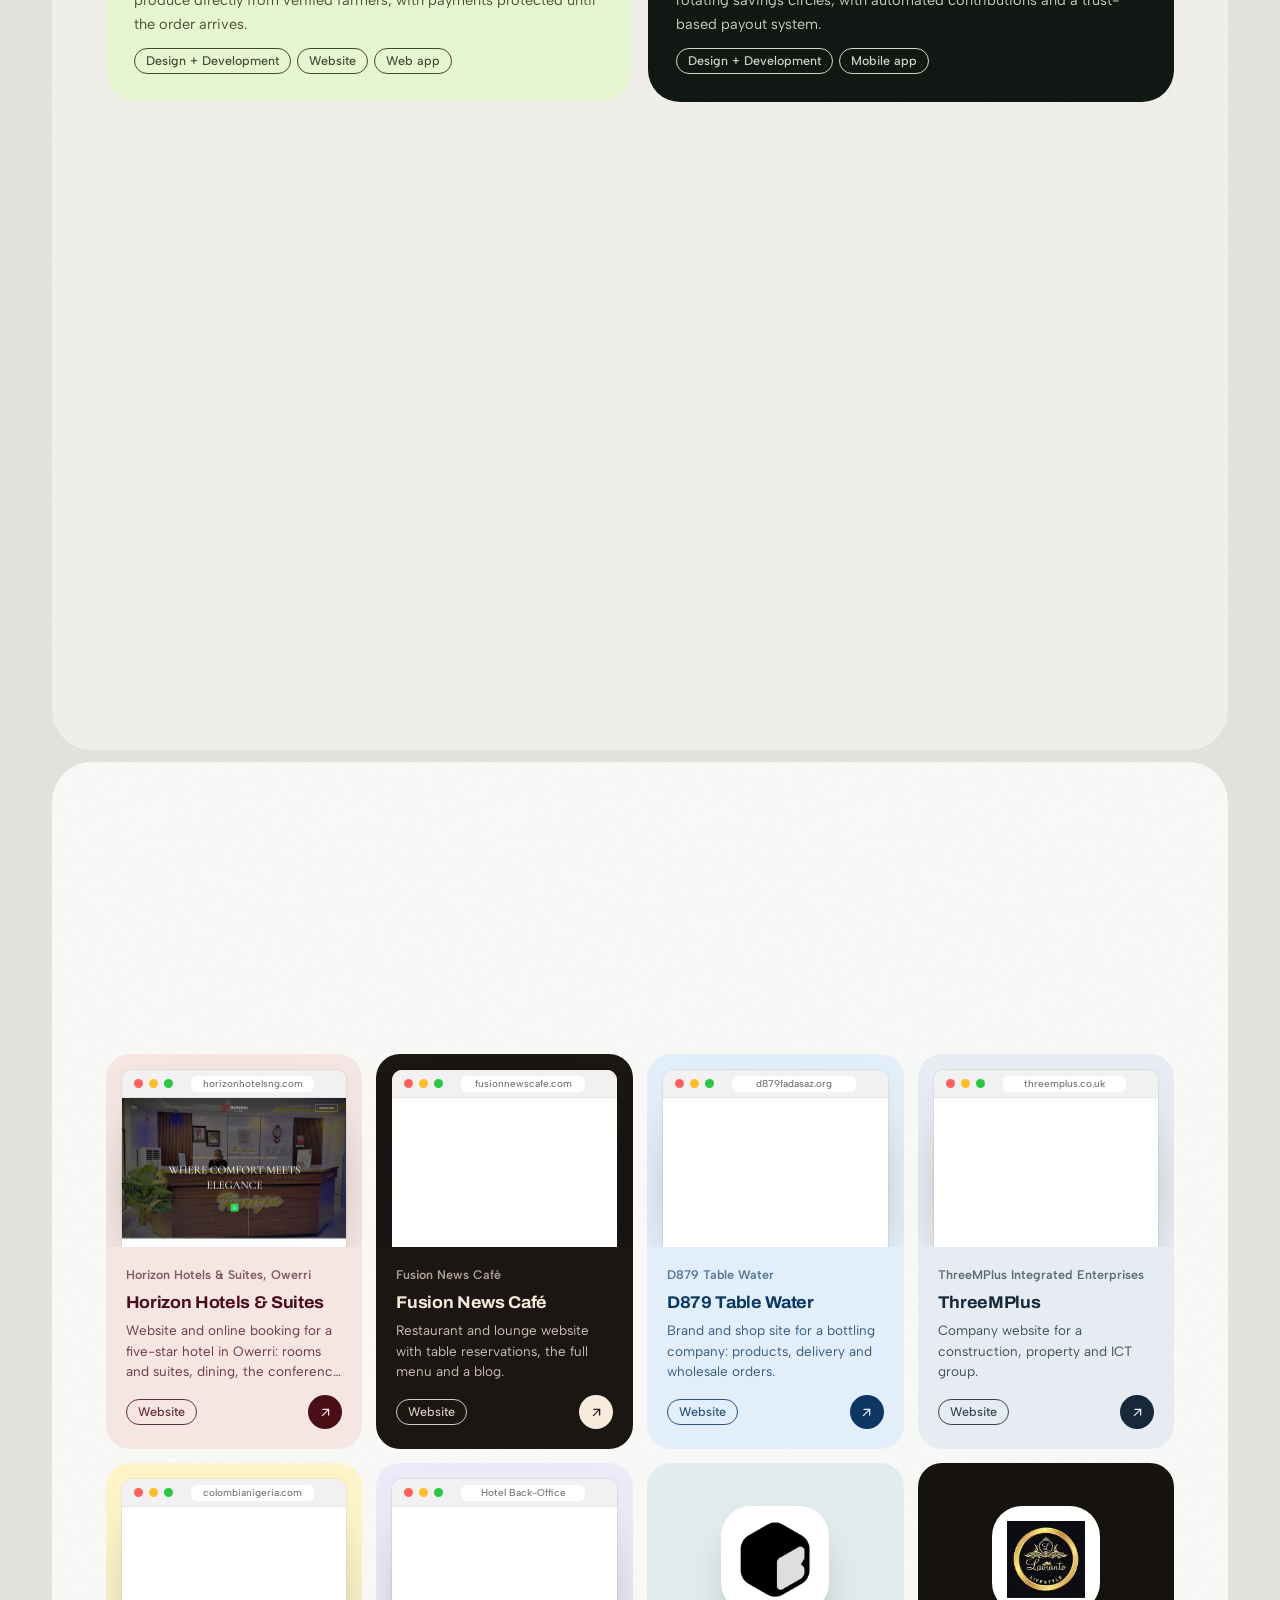
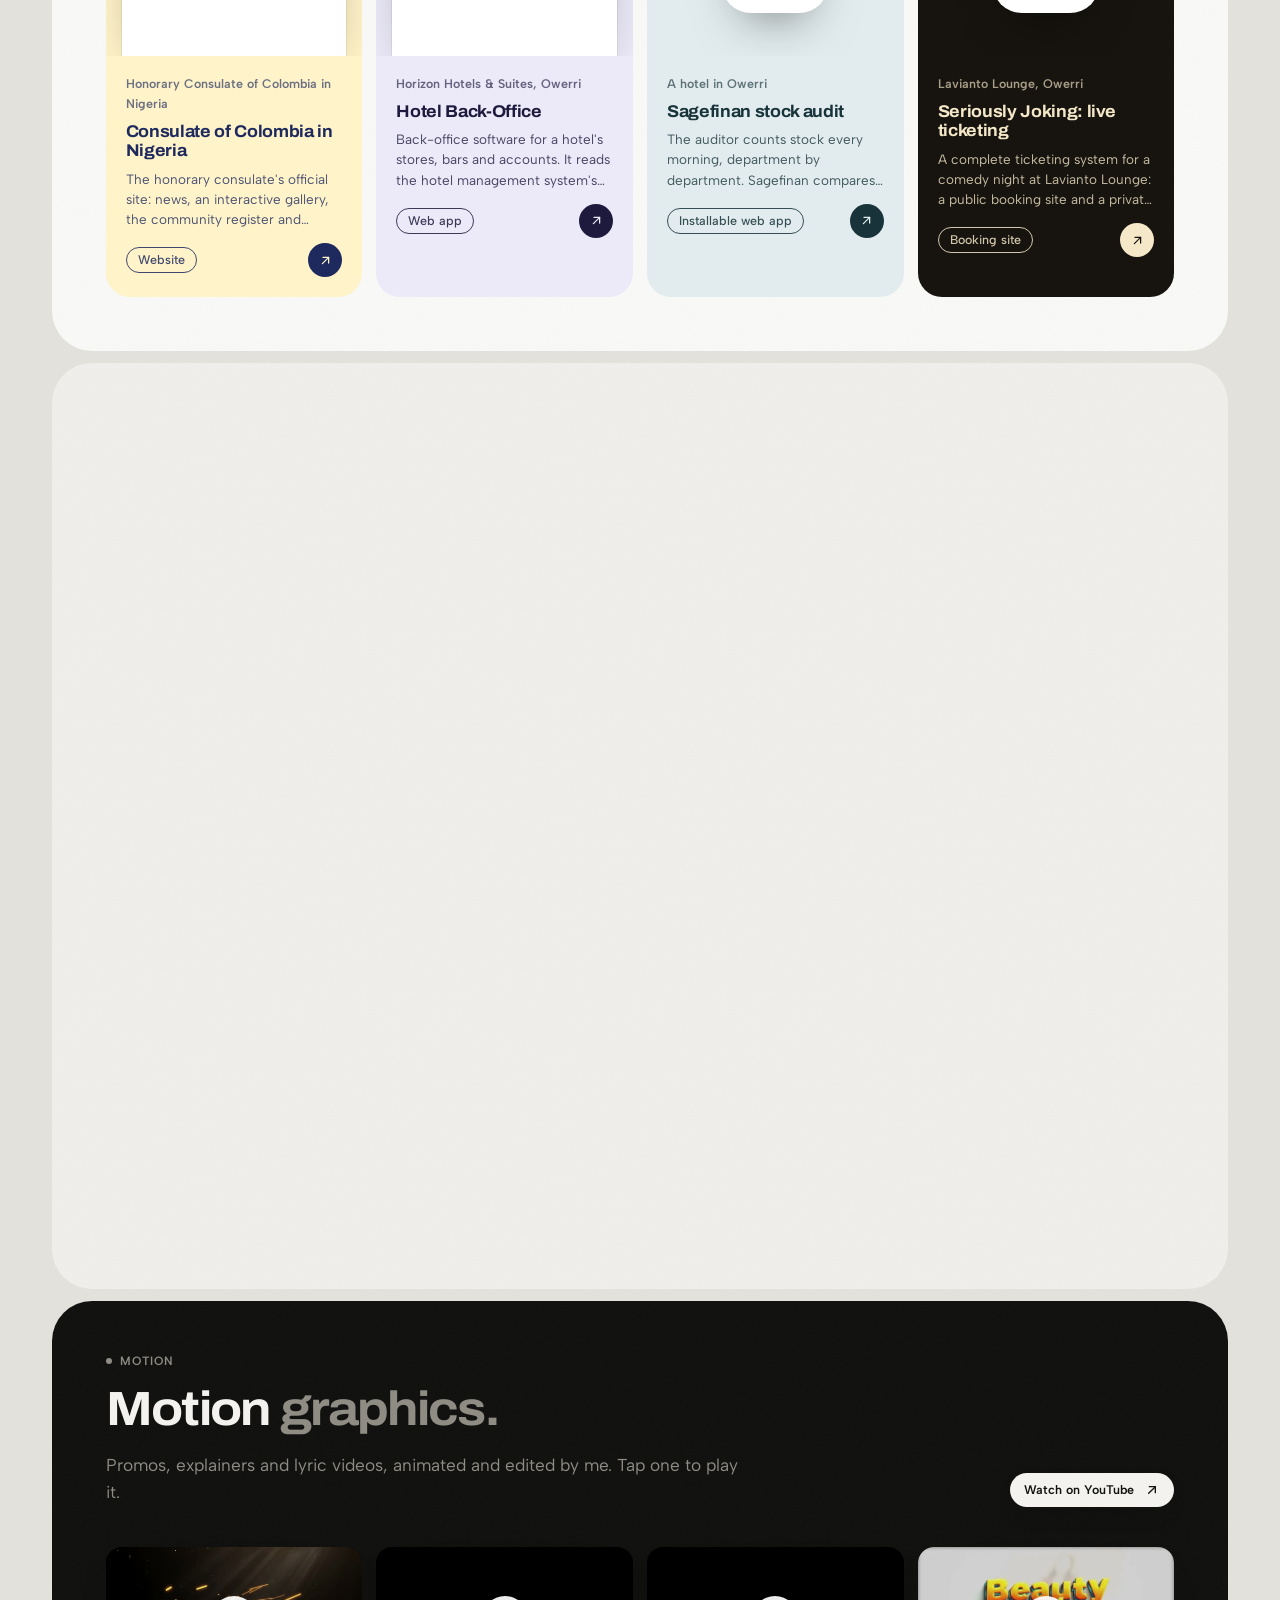
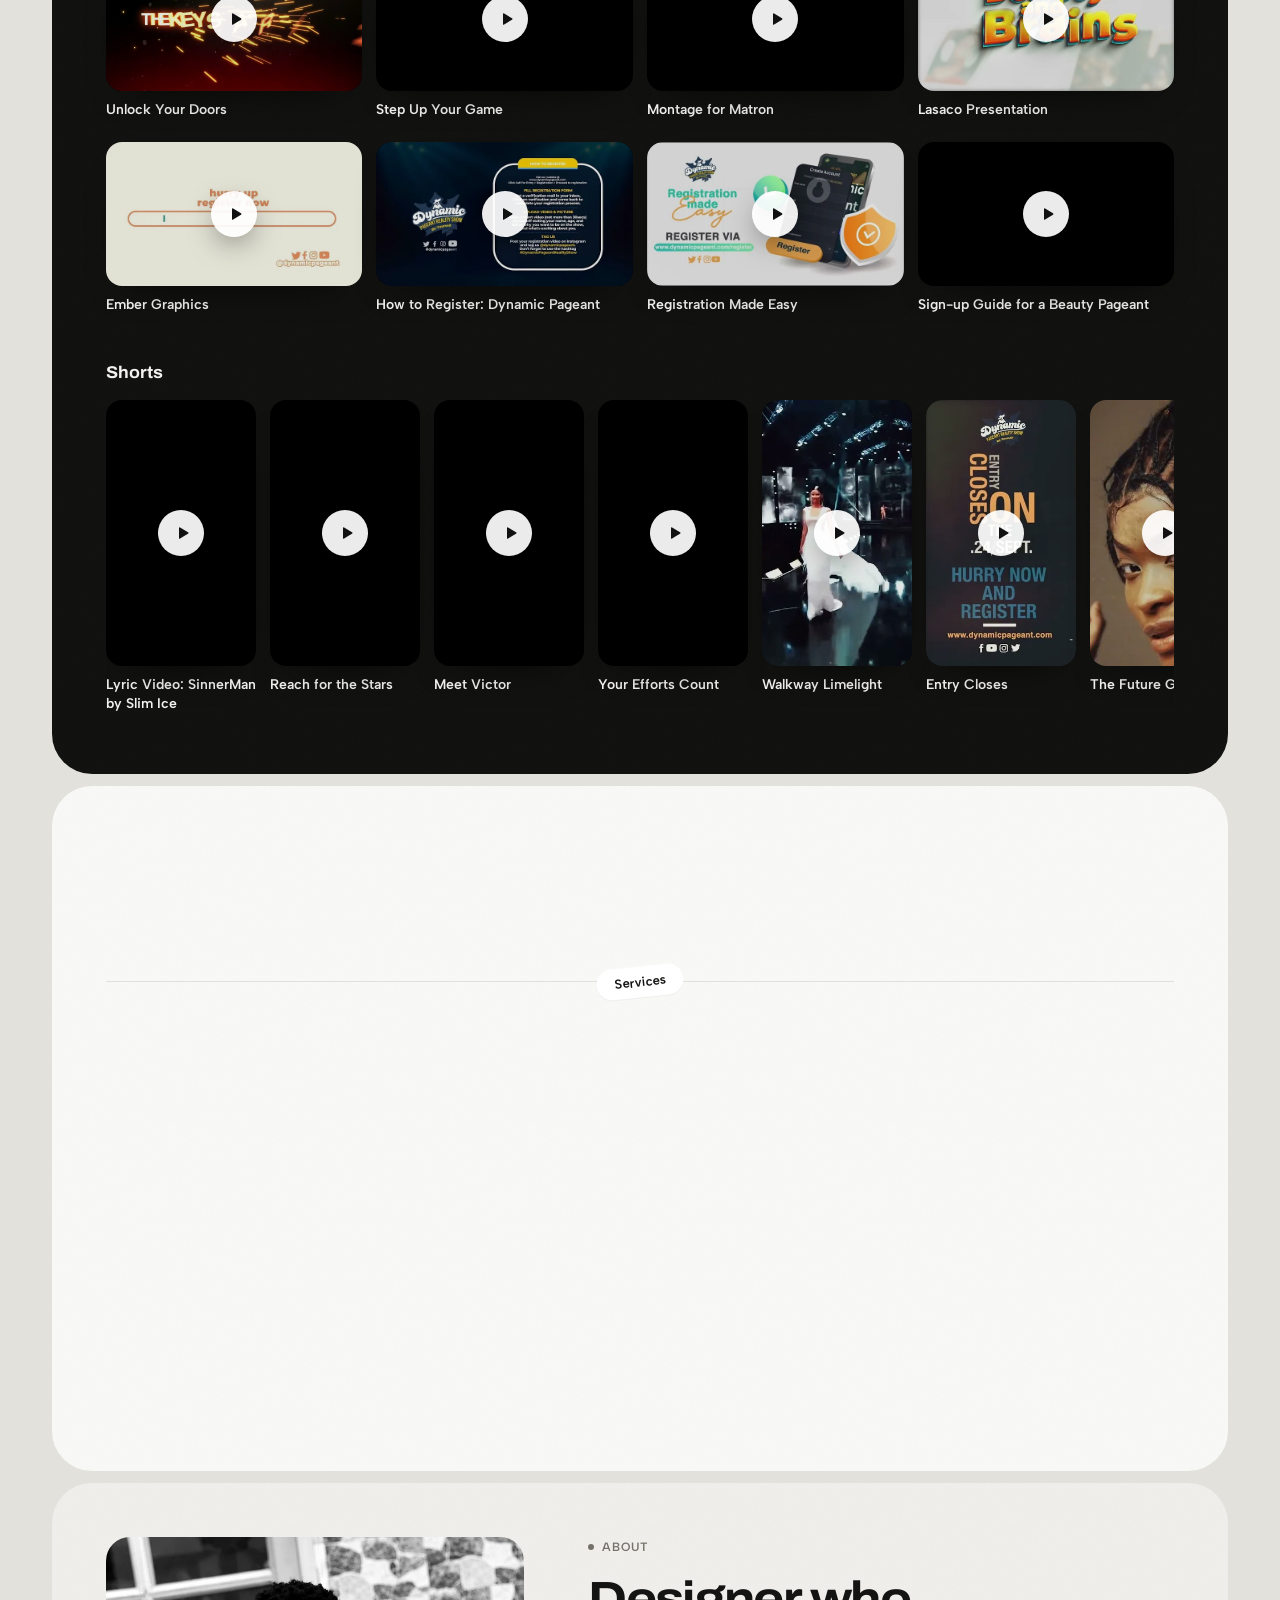
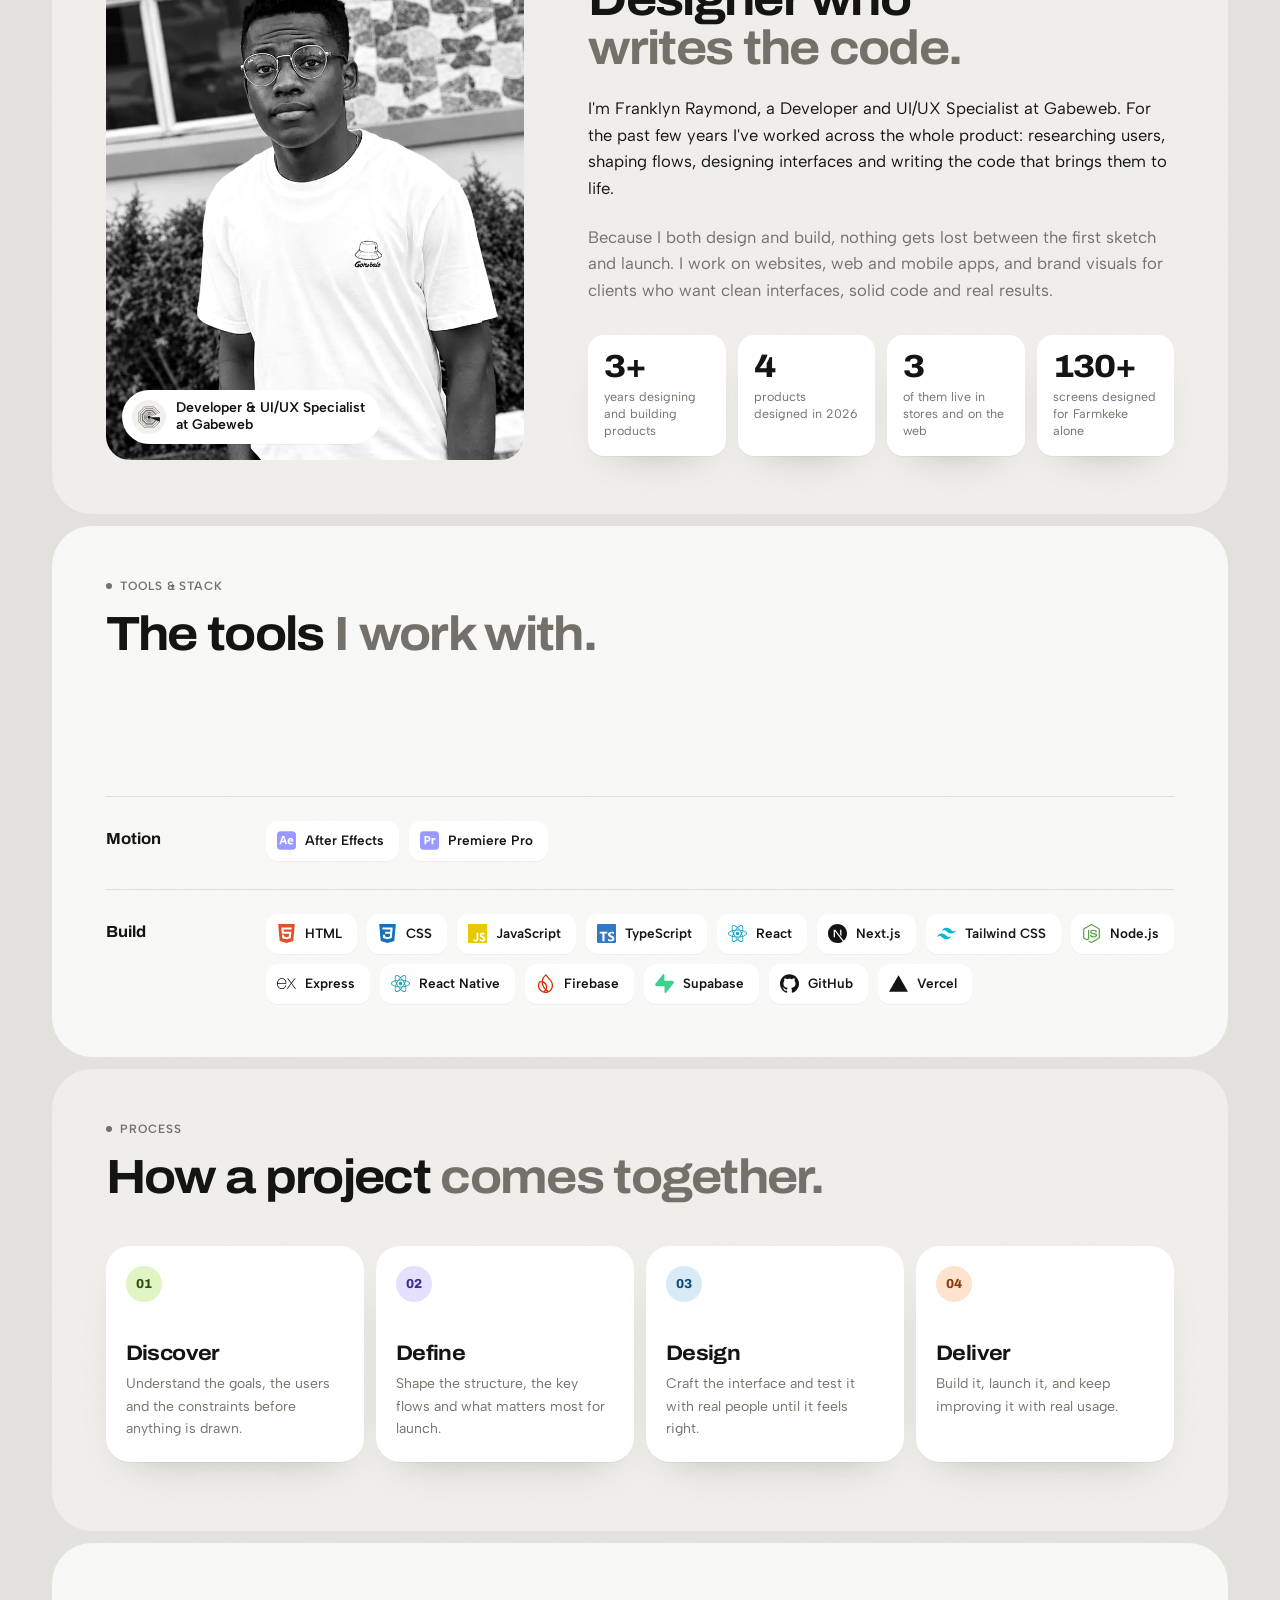
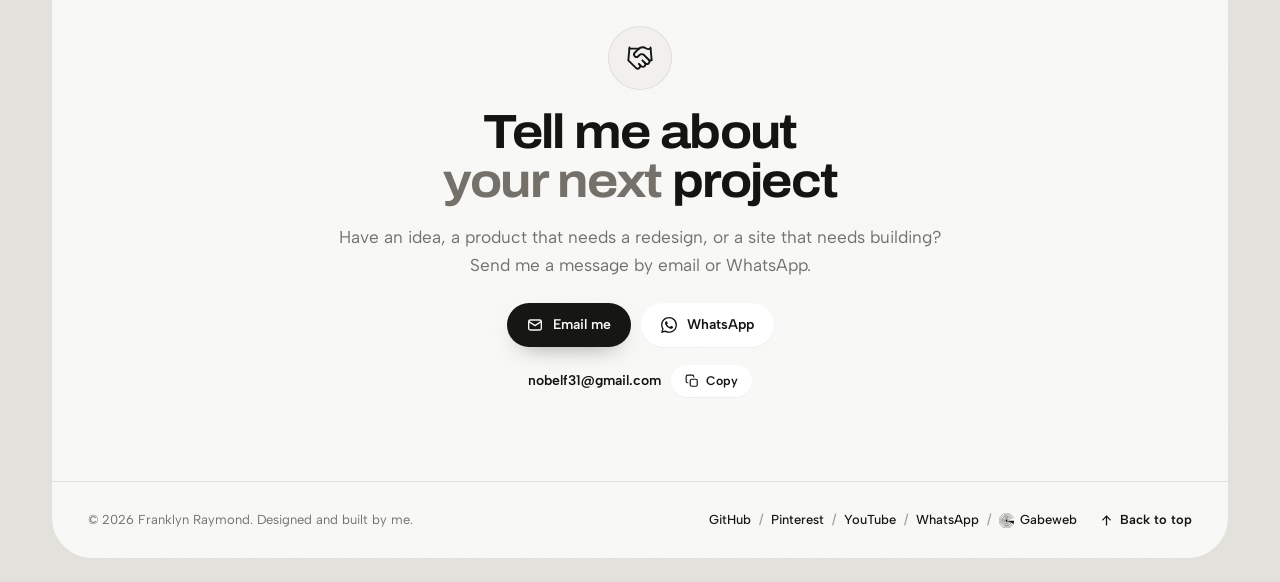
==== commit 3506397a: "Follow the device theme, drop filter counts, add motion tools - Remove the light/dark switch; the si" ====
--- a/index.html
+++ b/index.html
@@ -13,7 +13,7 @@
   <link rel="stylesheet" href="assets/css/style.css">
   <script>
     document.documentElement.classList.add("js");
-    try { var t = localStorage.getItem("theme"); if (t) document.documentElement.dataset.theme = t; } catch (e) {}
+    try { localStorage.removeItem("theme"); } catch (e) {}
   </script>
   <title>Franklyn Raymond · Developer & UI/UX Specialist at Gabeweb</title>
   <meta name="description" content="Franklyn Raymond is a Developer and UI/UX Specialist at Gabeweb, designing and building websites and apps: Farmkeke, UniPurse, Littory, Trendy and more.">
@@ -87,6 +87,8 @@
         "Figma",
         "Framer",
         "Photoshop",
+        "After Effects",
+        "Premiere Pro",
         "HTML",
         "CSS",
         "JavaScript",
--- a/assets/css/style.css
+++ b/assets/css/style.css
@@ -183,14 +183,6 @@
 .links a::after { content: ""; position: absolute; left: 4px; right: 4px; bottom: 3px; height: 1px; background: currentColor; transform: scaleX(0); transform-origin: right; transition: transform .35s var(--ease); }
 .links a:hover::after { transform: scaleX(1); transform-origin: left; }
 .links .sep { color: var(--ink-3); }
-.theme-toggle { width: 32px; padding: 0; justify-content: center; }
-.theme-toggle .moon { display: none; }
-:root[data-theme="dark"] .theme-toggle .sun { display: none; }
-:root[data-theme="dark"] .theme-toggle .moon { display: block; }
-@media (prefers-color-scheme: dark) {
-  :root:not([data-theme="light"]) .theme-toggle .sun { display: none; }
-  :root:not([data-theme="light"]) .theme-toggle .moon { display: block; }
-}
 .back-link { font-weight: 600; font-size: 14px; display: inline-flex; align-items: center; gap: 8px; }
 .back-link svg { width: 16px; height: 16px; transition: transform .3s var(--ease); }
 .back-link:hover svg { transform: translateX(-3px); }
@@ -283,7 +275,6 @@
   font: 600 13px/1 var(--body); color: var(--ink-2); transition: background-color .3s, color .3s;
 }
 .filters button[aria-pressed="true"] { background: var(--btn); color: var(--btn-ink); }
-.filters .count { opacity: .55; margin-left: 4px; font-weight: 500; }
 
 .work-grid { display: grid; grid-template-columns: repeat(2, minmax(0, 1fr)); gap: 16px; margin-top: clamp(28px, 4vw, 44px); }
 .work-card {
